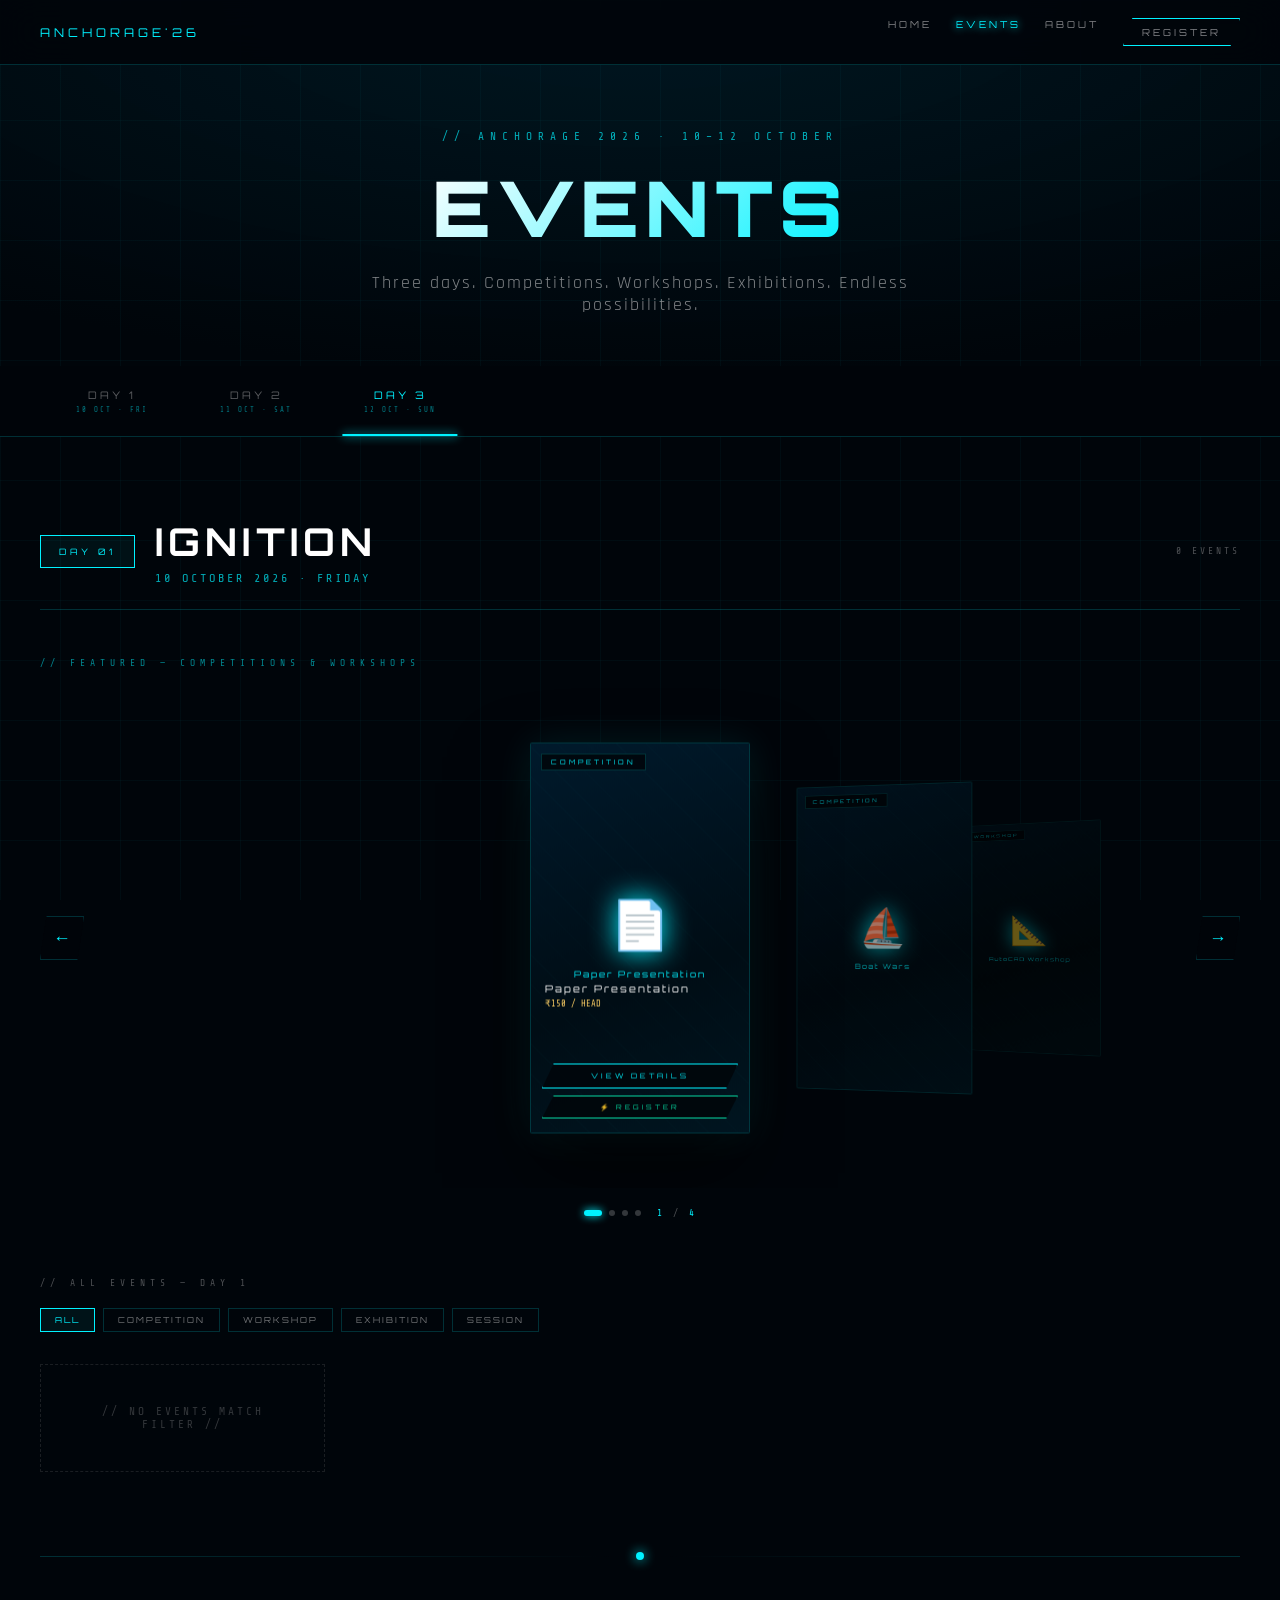
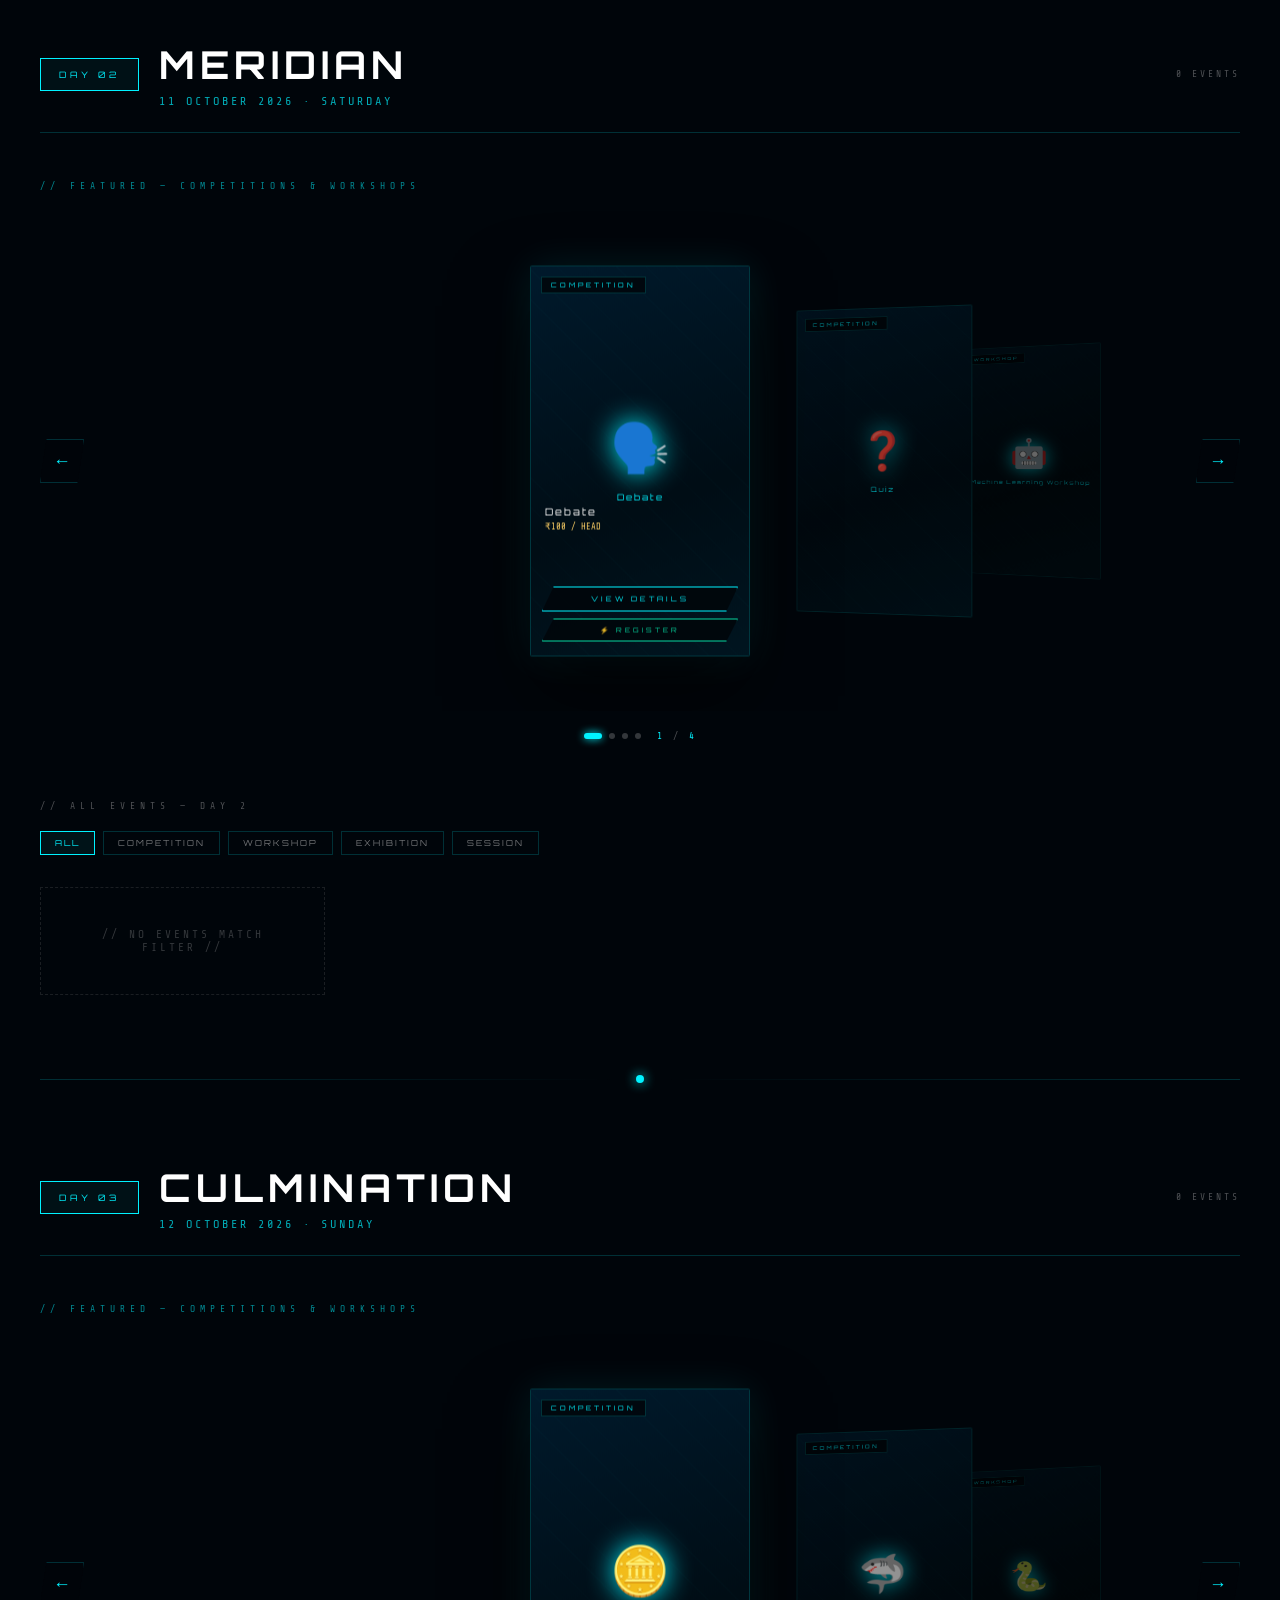
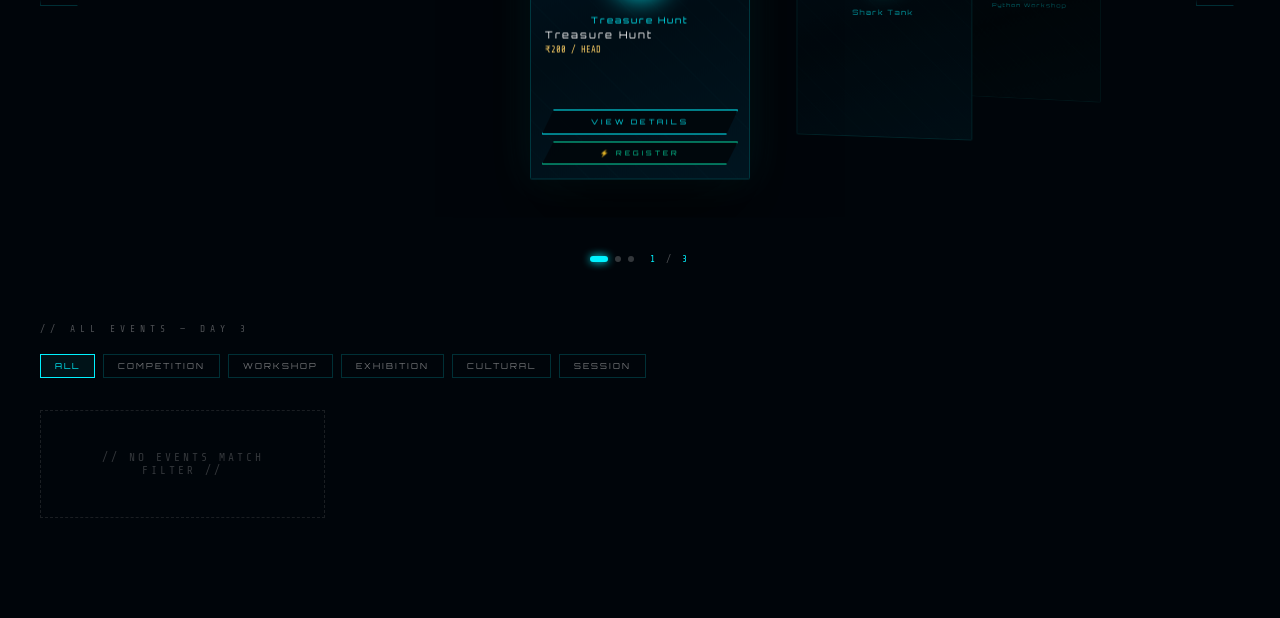
==== events.html @ 9be2b134 "Add files via upload" ====
<!DOCTYPE html>
<html lang="en">
<head>
    <meta charset="UTF-8">
    <meta name="viewport" content="width=device-width, initial-scale=1.0">
    <title>Events | Anchorage 2026</title>
    <style>
        @import url('https://fonts.googleapis.com/css2?family=Orbitron:wght@400;600;700;900&family=Rajdhani:wght@300;400;500;600;700&family=Share+Tech+Mono&display=swap');

        *, *::before, *::after { box-sizing: border-box; margin: 0; padding: 0; }

        :root {
            --cyan: #00f2ff;
            --cyan-dim: rgba(0,242,255,0.5);
            --cyan-glass: rgba(0,242,255,0.06);
            --ocean: #00050a;
            --ocean-mid: #000d15;
            --border: rgba(0,242,255,0.18);
            --gold: #ffd166;
            --coral: #ff6b6b;
            --green: #06d6a0;
            --expo: cubic-bezier(0.19,1,0.22,1);
        }

        html { scroll-behavior: smooth; }
        body {
            background: var(--ocean);
            color: #fff;
            font-family: 'Rajdhani', sans-serif;
            overflow-x: hidden;
            min-height: 100vh;
        }

        /* BG */
        #bg {
            position: fixed; inset: 0; z-index: -1; overflow: hidden;
            background: radial-gradient(ellipse 120% 60% at 50% 0%, rgba(0,60,80,0.35) 0%, var(--ocean) 70%);
        }
        .grid-bg {
            position: absolute; inset: 0;
            background-image: linear-gradient(rgba(0,242,255,0.03) 1px, transparent 1px),
                              linear-gradient(90deg, rgba(0,242,255,0.03) 1px, transparent 1px);
            background-size: 60px 60px;
        }
        .radar { position: absolute; top: 50%; left: 50%; width: 120vw; height: 120vw;
            border: 1px solid rgba(0,242,255,0.05); border-radius: 50%;
            transform: translate(-50%,-50%) scale(0);
            animation: rping 10s infinite linear; }
        @keyframes rping { to { transform: translate(-50%,-50%) scale(1.4); opacity: 0; } }

        /* NAV */
        nav {
            position: fixed; top: 0; width: 100%; z-index: 999;
            background: rgba(0,5,10,0.92); backdrop-filter: blur(20px);
            border-bottom: 1px solid var(--border);
            padding: 18px 40px; display: flex; align-items: center; justify-content: space-between;
        }
        .nav-brand { font-family: 'Orbitron'; font-size: 0.75rem; letter-spacing: 4px; color: var(--cyan); text-decoration: none; }
        .nav-links { display: flex; gap: 24px; }
        .nav-links a {
            font-family: 'Orbitron'; font-size: 0.6rem; letter-spacing: 3px; text-decoration: none;
            color: rgba(255,255,255,0.5); transition: color 0.3s, text-shadow 0.3s;
        }
        .nav-links a:hover, .nav-links a.active { color: var(--cyan); text-shadow: 0 0 8px var(--cyan); }
        .nav-reg {
            font-family: 'Orbitron'; font-size: 0.6rem; letter-spacing: 3px; text-decoration: none;
            color: var(--cyan); border: 1px solid var(--cyan); padding: 7px 18px;
            clip-path: polygon(8% 0, 100% 0, 92% 100%, 0 100%);
            transition: background 0.3s, color 0.3s;
        }
        .nav-reg:hover { background: var(--cyan); color: var(--ocean); }

        /* HERO */
        .page-hero {
            padding: 130px 40px 50px;
            text-align: center; position: relative;
        }
        .page-hero-tag {
            font-family: 'Share Tech Mono'; font-size: 0.7rem; letter-spacing: 6px;
            color: var(--cyan); opacity: 0.7; margin-bottom: 16px; display: block;
        }
        .page-hero h1 {
            font-family: 'Orbitron'; font-size: clamp(2.5rem, 6vw, 5rem);
            font-weight: 900; letter-spacing: 6px;
            background: linear-gradient(135deg, #fff 30%, var(--cyan) 70%);
            -webkit-background-clip: text; -webkit-text-fill-color: transparent;
        }
        .page-hero p {
            margin-top: 16px; font-size: 1.1rem; color: rgba(255,255,255,0.5);
            letter-spacing: 2px; max-width: 600px; margin-inline: auto;
        }

        /* ══════════════════════════════════
           STICKY DAY SELECTOR
        ══════════════════════════════════ */
        .day-selector-bar {
            position: sticky; top: 72px; z-index: 800;
            background: rgba(0,5,10,0.97); backdrop-filter: blur(24px);
            border-bottom: 1px solid var(--border);
            padding: 0;
        }
        .day-selector-inner {
            max-width: 1300px; margin: 0 auto;
            display: flex; align-items: stretch;
            padding: 0 40px;
        }
        .day-btn {
            font-family: 'Orbitron'; font-size: 0.65rem; letter-spacing: 3px;
            padding: 22px 36px; border: none; background: none; color: rgba(255,255,255,0.35);
            cursor: pointer; position: relative; white-space: nowrap; transition: color 0.3s;
            flex-shrink: 0; text-transform: uppercase;
        }
        .day-btn::after {
            content: ''; position: absolute; bottom: 0; left: 50%; width: 0; height: 2px;
            background: var(--cyan); transform: translateX(-50%);
            transition: width 0.4s var(--expo); box-shadow: 0 0 10px var(--cyan);
        }
        .day-btn.active { color: var(--cyan); }
        .day-btn.active::after { width: 80%; }
        .day-btn:hover { color: rgba(255,255,255,0.7); }
        .day-btn .day-date-sub {
            display: block; font-family: 'Share Tech Mono'; font-size: 0.45rem;
            letter-spacing: 2px; color: rgba(0,242,255,0.5); margin-top: 4px;
        }

        /* ══════════════════════════════════
           DAY SECTIONS (vertical layout)
        ══════════════════════════════════ */
        .days-container { max-width: 1300px; margin: 0 auto; padding: 0 40px 100px; }

        .day-section {
            margin-top: 60px;
            padding-top: 20px;
        }

        /* Day header */
        .day-section-header {
            display: flex; align-items: center; gap: 20px;
            margin-bottom: 48px;
            padding-bottom: 24px;
            border-bottom: 1px solid var(--border);
        }
        .day-num-badge {
            font-family: 'Orbitron'; font-size: 0.55rem; letter-spacing: 4px;
            border: 1px solid var(--cyan); padding: 10px 18px; color: var(--cyan);
            white-space: nowrap; background: rgba(0,242,255,0.05);
        }
        .day-section-title-wrap { flex: 1; }
        .day-section-title {
            font-family: 'Orbitron'; font-size: clamp(1.4rem, 3.5vw, 2.4rem);
            font-weight: 700; letter-spacing: 5px;
            background: linear-gradient(135deg, #fff 40%, var(--cyan) 100%);
            -webkit-background-clip: text; -webkit-text-fill-color: transparent;
        }
        .day-section-date {
            font-family: 'Share Tech Mono'; color: var(--cyan); font-size: 0.75rem;
            letter-spacing: 3px; margin-top: 6px; opacity: 0.7;
        }
        .day-section-count {
            font-family: 'Share Tech Mono'; font-size: 0.6rem; letter-spacing: 3px;
            color: rgba(255,255,255,0.3); text-align: right;
        }

        /* ══════════════════════════════════
           3D CAROUSEL (per day)
        ══════════════════════════════════ */
        .carousel-wrap {
            position: relative;
            margin-bottom: 60px;
        }
        .carousel-label {
            font-family: 'Share Tech Mono'; font-size: 0.6rem; letter-spacing: 5px;
            color: var(--cyan); opacity: 0.55; margin-bottom: 20px; display: block;
        }
        .carousel-stage {
            position: relative;
            height: 500px;
            perspective: 1400px;
            display: flex;
            align-items: center;
            justify-content: center;
            overflow: hidden;
        }
        .carousel-track {
            position: relative;
            width: 100%;
            height: 100%;
            transform-style: preserve-3d;
        }

        /* 9:16 poster slide */
        .c-slide {
            position: absolute;
            top: 50%; left: 50%;
            width: 220px;
            height: 391px;
            transform-origin: center center;
            transform: translate(-50%, -50%);
            transition: all 0.65s cubic-bezier(0.23,1,0.32,1);
            cursor: pointer;
            border-radius: 2px;
            overflow: hidden;
        }
        .c-slide .slide-inner {
            width: 100%; height: 100%;
            position: relative;
            border: 1px solid var(--border);
            background: var(--ocean-mid);
            overflow: hidden;
        }
        .c-slide img.slide-poster {
            width: 100%; height: 100%;
            object-fit: cover; display: block;
            transition: opacity 0.4s;
        }
        .c-slide .slide-placeholder {
            width: 100%; height: 100%;
            display: flex; flex-direction: column;
            align-items: center; justify-content: center; gap: 10px;
            background: linear-gradient(160deg, #001a2c 0%, #000d15 60%, #001520 100%);
            position: relative;
        }
        .c-slide .slide-placeholder::before {
            content: ''; position: absolute; inset: 0;
            background: repeating-linear-gradient(45deg, transparent, transparent 20px, rgba(0,242,255,0.012) 20px, rgba(0,242,255,0.012) 21px);
        }
        .slide-ph-icon { font-size: 3rem; position: relative; z-index: 1; filter: drop-shadow(0 0 14px var(--cyan)); }
        .slide-ph-name {
            font-family: 'Orbitron'; font-size: 0.55rem; letter-spacing: 2px;
            color: var(--cyan); text-align: center; padding: 0 12px;
            position: relative; z-index: 1;
        }
        .slide-type-tag {
            position: absolute; top: 10px; left: 10px; z-index: 2;
            font-family: 'Orbitron'; font-size: 0.42rem; letter-spacing: 3px;
            padding: 3px 9px; background: rgba(0,5,10,0.85); border: 1px solid var(--border); color: var(--cyan);
        }
        .slide-overlay {
            position: absolute; inset: 0; z-index: 2;
            background: linear-gradient(to top, rgba(0,5,10,0.9) 0%, transparent 55%);
        }
        .slide-info {
            position: absolute; bottom: 0; left: 0; right: 0; z-index: 3;
            padding: 16px 14px 14px;
        }
        .slide-info-name {
            font-family: 'Orbitron'; font-size: 0.62rem; letter-spacing: 2px;
            color: #fff; margin-bottom: 4px;
        }
        .slide-info-fee { font-family: 'Share Tech Mono'; font-size: 0.55rem; }
        .slide-info-fee.free { color: var(--green); }
        .slide-info-fee.paid { color: var(--gold); }

        /* Carousel positions */
        .c-slide[data-pos="0"] {
            transform: translate(-50%, -50%) translateZ(0px) scale(1);
            z-index: 10; box-shadow: 0 40px 80px rgba(0,0,0,0.6), 0 0 40px rgba(0,242,255,0.1);
            filter: brightness(1);
        }
        .c-slide[data-pos="1"] {
            transform: translate(calc(-50% + 260px), -50%) translateZ(-100px) scale(0.84) rotateY(-16deg);
            z-index: 8; filter: brightness(0.65);
        }
        .c-slide[data-pos="-1"] {
            transform: translate(calc(-50% - 260px), -50%) translateZ(-100px) scale(0.84) rotateY(16deg);
            z-index: 8; filter: brightness(0.65);
        }
        .c-slide[data-pos="2"] {
            transform: translate(calc(-50% + 450px), -50%) translateZ(-220px) scale(0.68) rotateY(-26deg);
            z-index: 6; filter: brightness(0.4);
        }
        .c-slide[data-pos="-2"] {
            transform: translate(calc(-50% - 450px), -50%) translateZ(-220px) scale(0.68) rotateY(26deg);
            z-index: 6; filter: brightness(0.4);
        }
        .c-slide[data-pos="3"], .c-slide[data-pos="-3"] {
            transform: translate(-50%, -50%) translateZ(-360px) scale(0.5);
            z-index: 1; filter: brightness(0.15); opacity: 0.3;
        }
        .c-slide[data-pos="far"] {
            transform: translate(-50%, -50%) translateZ(-500px) scale(0.3);
            z-index: 0; opacity: 0; pointer-events: none;
        }

        /* Only show info overlay on center */
        .c-slide:not([data-pos="0"]) .slide-overlay,
        .c-slide:not([data-pos="0"]) .slide-info { display: none; }
        /* On center slide, push info up so actions don't overlap */
        .c-slide[data-pos="0"] .slide-info { bottom: 110px; }

        /* Slide action buttons container — stacked, no overlap */
        .slide-actions {
            display: none;
            position: absolute; bottom: 14px; left: 50%; transform: translateX(-50%);
            z-index: 4; flex-direction: column; align-items: center; gap: 7px;
            width: 90%;
        }
        .c-slide[data-pos="0"] .slide-actions { display: flex; }

        /* View details button on center */
        .slide-open-btn {
            font-family: 'Orbitron'; font-size: 0.45rem; letter-spacing: 3px;
            padding: 7px 18px; border: 1px solid var(--cyan); background: rgba(0,5,10,0.85);
            color: var(--cyan); cursor: pointer; white-space: nowrap; width: 100%; text-align: center;
            clip-path: polygon(6% 0, 100% 0, 94% 100%, 0 100%);
            transition: all 0.3s;
        }
        .slide-open-btn:hover { background: var(--cyan); color: var(--ocean); }

        /* Register button on center */
        .slide-reg-btn {
            font-family: 'Orbitron'; font-size: 0.42rem; letter-spacing: 3px;
            padding: 6px 16px; border: 1px solid var(--green); background: rgba(0,5,10,0.85);
            color: var(--green); cursor: pointer; white-space: nowrap; width: 100%; text-align: center;
            clip-path: polygon(6% 0, 100% 0, 94% 100%, 0 100%);
            text-decoration: none; display: block;
            transition: all 0.3s;
        }
        .slide-reg-btn:hover { background: var(--green); color: var(--ocean); }

        /* Arrow buttons */
        .carousel-arrow {
            position: absolute; top: 50%; z-index: 20; transform: translateY(-50%);
            width: 44px; height: 44px; border: 1px solid var(--border); background: rgba(0,5,10,0.85);
            color: var(--cyan); font-size: 1.1rem; cursor: pointer; display: flex;
            align-items: center; justify-content: center;
            transition: all 0.3s; backdrop-filter: blur(10px);
            clip-path: polygon(15% 0, 100% 0, 85% 100%, 0 100%);
        }
        .carousel-arrow:hover { background: rgba(0,242,255,0.15); border-color: var(--cyan); box-shadow: 0 0 20px rgba(0,242,255,0.2); }
        .carousel-arrow.prev { left: 0; }
        .carousel-arrow.next { right: 0; }

        /* Dots / counter */
        .carousel-footer {
            display: flex; align-items: center; justify-content: center;
            gap: 16px; margin-top: 20px;
        }
        .c-dots { display: flex; gap: 7px; }
        .c-dot {
            width: 6px; height: 6px; border-radius: 50%;
            background: rgba(255,255,255,0.2); cursor: pointer; transition: all 0.3s;
        }
        .c-dot.active { background: var(--cyan); box-shadow: 0 0 8px var(--cyan); width: 18px; border-radius: 3px; }
        .carousel-counter {
            font-family: 'Share Tech Mono'; font-size: 0.6rem; letter-spacing: 3px;
            color: rgba(255,255,255,0.3);
        }
        .carousel-counter span { color: var(--cyan); }

        /* no events in carousel */
        .carousel-empty {
            height: 100px; display: flex; align-items: center; justify-content: center;
            font-family: 'Share Tech Mono'; font-size: 0.65rem; letter-spacing: 3px;
            color: rgba(255,255,255,0.2);
        }

        /* ══════════════════════════════════
           EVENT CARDS GRID (below carousel)
        ══════════════════════════════════ */
        .events-subsection { margin-top: 8px; }
        .subsection-label {
            font-family: 'Share Tech Mono'; font-size: 0.6rem; letter-spacing: 5px;
            color: rgba(255,255,255,0.3); margin-bottom: 20px; display: block;
        }

        .type-filters { display: flex; gap: 8px; flex-wrap: wrap; margin-bottom: 32px; }
        .type-btn {
            font-family: 'Orbitron'; font-size: 0.52rem; letter-spacing: 2px;
            padding: 6px 14px; border: 1px solid var(--border); background: transparent;
            color: rgba(255,255,255,0.45); cursor: pointer; transition: all 0.3s;
        }
        .type-btn:hover, .type-btn.active { border-color: var(--cyan); color: var(--cyan); background: var(--cyan-glass); }

        .events-grid {
            display: grid;
            grid-template-columns: repeat(auto-fill, minmax(280px, 1fr));
            gap: 20px;
        }

        /* Event card */
        .event-card {
            position: relative; border: 1px solid var(--border);
            background: var(--ocean-mid); overflow: hidden;
            cursor: pointer; transition: transform 0.4s var(--expo), border-color 0.3s, box-shadow 0.4s;
            clip-path: polygon(0 0, calc(100% - 14px) 0, 100% 14px, 100% 100%, 14px 100%, 0 calc(100% - 14px));
        }
        .event-card:hover {
            transform: translateY(-6px);
            border-color: var(--cyan-dim);
            box-shadow: 0 20px 60px rgba(0,242,255,0.1);
        }
        .event-card-scan {
            position: absolute; top: -100%; left: 0; width: 100%; height: 40%;
            background: linear-gradient(to bottom, transparent, rgba(0,242,255,0.04), transparent);
            animation: scan 4s infinite linear;
        }
        @keyframes scan { to { top: 200%; } }

        /* 9:16 poster */
        .event-poster {
            width: 100%; aspect-ratio: 9 / 16;
            overflow: hidden; position: relative;
            background: linear-gradient(135deg, #001520, #002030);
        }
        .event-poster img { width: 100%; height: 100%; object-fit: cover; transition: transform 0.6s var(--expo); }
        .event-card:hover .event-poster img { transform: scale(1.04); }
        .poster-placeholder {
            width: 100%; height: 100%; display: flex; flex-direction: column;
            align-items: center; justify-content: center; gap: 10px;
            background: linear-gradient(135deg, #001520, #000d15 60%, #001030);
            position: relative; overflow: hidden;
        }
        .poster-placeholder::before {
            content: ''; position: absolute; inset: 0;
            background: repeating-linear-gradient(135deg, transparent, transparent 20px, rgba(0,242,255,0.015) 20px, rgba(0,242,255,0.015) 21px);
        }
        .poster-icon { font-size: 2.8rem; position: relative; z-index: 1; filter: drop-shadow(0 0 12px var(--cyan)); }
        .poster-size-note {
            position: absolute; bottom: 10px; left: 50%; transform: translateX(-50%);
            font-family: 'Share Tech Mono'; font-size: 0.45rem; letter-spacing: 1px;
            color: rgba(0,242,255,0.3); white-space: nowrap; z-index: 2;
            background: rgba(0,5,10,0.7); padding: 3px 8px; border: 1px solid rgba(0,242,255,0.1);
        }
        .event-type-tag {
            position: absolute; top: 12px; left: 12px; z-index: 2;
            font-family: 'Orbitron'; font-size: 0.42rem; letter-spacing: 3px;
            padding: 3px 9px; background: rgba(0,5,10,0.85); border: 1px solid var(--border); color: var(--cyan);
        }

        /* Card body */
        .event-card-body { padding: 18px 18px 16px; }
        .event-card-name {
            font-family: 'Orbitron'; font-size: 0.7rem; letter-spacing: 2px;
            color: #fff; margin-bottom: 6px; line-height: 1.4;
        }
        .event-card-short {
            font-size: 0.8rem; color: rgba(255,255,255,0.5);
            line-height: 1.5; margin-bottom: 12px;
        }
        .event-meta { display: flex; gap: 16px; margin-bottom: 14px; flex-wrap: wrap; }
        .event-meta-item { display: flex; flex-direction: column; gap: 2px; }
        .event-meta-label { font-family: 'Share Tech Mono'; font-size: 0.45rem; letter-spacing: 3px; color: rgba(255,255,255,0.3); }
        .event-meta-val { font-size: 0.75rem; color: rgba(255,255,255,0.75); }
        .event-fee-badge {
            font-family: 'Share Tech Mono'; font-size: 0.5rem; letter-spacing: 2px;
            padding: 3px 8px; border-radius: 0;
        }
        .fee-free { color: var(--green); border: 1px solid rgba(6,214,160,0.4); background: rgba(6,214,160,0.07); }
        .fee-paid { color: var(--gold); border: 1px solid rgba(255,209,102,0.4); background: rgba(255,209,102,0.07); }

        .event-card-footer { display: flex; gap: 10px; align-items: center; flex-wrap: wrap; }
        .event-view-btn {
            font-family: 'Orbitron'; font-size: 0.48rem; letter-spacing: 2px;
            padding: 7px 14px; border: 1px solid var(--border); background: transparent;
            color: rgba(255,255,255,0.6); cursor: pointer; transition: all 0.3s;
        }
        .event-view-btn:hover { border-color: var(--cyan); color: var(--cyan); }
        .event-reg-btn {
            font-family: 'Orbitron'; font-size: 0.48rem; letter-spacing: 2px;
            padding: 7px 14px; border: 1px solid var(--cyan); background: rgba(0,242,255,0.06);
            color: var(--cyan); cursor: pointer; transition: all 0.3s; text-decoration: none;
            display: inline-block;
        }
        .event-reg-btn:hover { background: var(--cyan); color: var(--ocean); }

        /* Empty state */
        .empty-state {
            font-family: 'Share Tech Mono'; font-size: 0.7rem; letter-spacing: 3px;
            color: rgba(255,255,255,0.2); padding: 40px; text-align: center;
            border: 1px dashed rgba(255,255,255,0.1);
        }

        /* Section divider between days */
        .day-divider {
            display: flex; align-items: center; gap: 20px;
            margin: 80px 0 0;
        }
        .day-divider-line { flex: 1; height: 1px; background: linear-gradient(to right, var(--border), transparent); }
        .day-divider-dot {
            width: 8px; height: 8px; border-radius: 50%;
            background: var(--cyan); box-shadow: 0 0 12px var(--cyan);
        }

        /* ══════════════════════════════════
           MODAL
        ══════════════════════════════════ */
        #event-modal {
            position: fixed; inset: 0; z-index: 9999;
            background: rgba(0,5,10,0.97); backdrop-filter: blur(24px);
            overflow-y: auto; padding: 80px 20px 40px;
            opacity: 0; pointer-events: none; transition: opacity 0.3s;
        }
        #event-modal.open { opacity: 1; pointer-events: all; }
        .modal-close {
            position: fixed; top: 20px; right: 24px;
            font-family: 'Orbitron'; font-size: 0.6rem; letter-spacing: 3px;
            background: none; border: 1px solid rgba(255,255,255,0.2);
            color: rgba(255,255,255,0.5); padding: 9px 18px; cursor: pointer;
            transition: all 0.3s; z-index: 2;
        }
        .modal-close:hover { border-color: var(--coral); color: var(--coral); }
        .modal-inner { max-width: 680px; margin: 0 auto; }
        .modal-poster-wrap {
            width: 100%; max-width: 320px; margin: 0 auto 28px;
            aspect-ratio: 9/16; overflow: hidden; border: 1px solid var(--border);
        }
        .modal-poster { width: 100%; height: 100%; object-fit: cover; }
        .modal-poster-ph {
            width: 100%; height: 100%; display: flex; align-items: center; justify-content: center;
            font-size: 5rem; background: linear-gradient(135deg, #001520, #000d15);
        }
        .modal-type-tag {
            font-family: 'Share Tech Mono'; font-size: 0.6rem; letter-spacing: 4px;
            color: var(--cyan); opacity: 0.7; display: block; margin-bottom: 10px;
        }
        .modal-title {
            font-family: 'Orbitron'; font-size: clamp(1.2rem, 3vw, 1.8rem);
            font-weight: 700; letter-spacing: 4px; margin-bottom: 20px;
        }
        .modal-meta-strip {
            display: flex; gap: 24px; flex-wrap: wrap;
            border-top: 1px solid var(--border); border-bottom: 1px solid var(--border);
            padding: 18px 0; margin-bottom: 24px;
        }
        .modal-meta-item { display: flex; flex-direction: column; gap: 4px; min-width: 100px; }
        .modal-meta-label { font-family: 'Share Tech Mono'; font-size: 0.45rem; letter-spacing: 3px; color: rgba(255,255,255,0.3); }
        .modal-meta-val { font-size: 0.85rem; color: rgba(255,255,255,0.85); }
        .modal-section { margin-bottom: 24px; }
        .modal-section-title {
            font-family: 'Share Tech Mono'; font-size: 0.6rem; letter-spacing: 4px;
            color: var(--cyan); opacity: 0.7; margin-bottom: 10px;
        }
        .modal-section p { font-size: 0.95rem; line-height: 1.7; color: rgba(255,255,255,0.65); }
        .modal-rules-list {
            list-style: none; display: flex; flex-direction: column; gap: 8px;
        }
        .modal-rules-list li {
            font-size: 0.88rem; color: rgba(255,255,255,0.6);
            padding-left: 18px; position: relative; line-height: 1.5;
        }
        .modal-rules-list li::before {
            content: '›'; position: absolute; left: 0; color: var(--cyan); font-size: 1rem;
        }
        .modal-reg-btn {
            font-family: 'Orbitron'; font-size: 0.65rem; letter-spacing: 3px;
            padding: 14px 32px; border: 1px solid var(--cyan); background: rgba(0,242,255,0.07);
            color: var(--cyan); cursor: pointer; text-decoration: none; display: inline-block;
            clip-path: polygon(6% 0, 100% 0, 94% 100%, 0 100%);
            transition: all 0.3s;
        }
        .modal-reg-btn:hover { background: var(--cyan); color: var(--ocean); }

        .modal-prize-banner {
            background: linear-gradient(135deg, rgba(255,209,102,0.08), rgba(255,209,102,0.03));
            border: 1px solid rgba(255,209,102,0.35);
            border-left: 3px solid var(--gold);
            padding: 14px 18px; margin-bottom: 20px;
            display: flex; align-items: center; gap: 14px;
        }
        .modal-prize-icon { font-size: 1.6rem; }
        .modal-prize-label { font-family: 'Share Tech Mono'; font-size: 0.45rem; letter-spacing: 3px; color: var(--gold); opacity: 0.7; margin-bottom: 3px; }
        .modal-prize-val { font-family: 'Orbitron'; font-size: 1rem; color: var(--gold); letter-spacing: 2px; font-weight: 700; }
        .card-prize-tag {
            font-family: 'Share Tech Mono'; font-size: 0.48rem; letter-spacing: 2px;
            color: var(--gold); border: 1px solid rgba(255,209,102,0.35);
            background: rgba(255,209,102,0.06); padding: 2px 7px; display: inline-block; margin-top: 4px;
        }

        /* TOAST */
        .toast {
            position: fixed; bottom: 30px; left: 50%; transform: translateX(-50%) translateY(20px);
            background: rgba(0,242,255,0.12); border: 1px solid var(--cyan);
            font-family: 'Share Tech Mono'; font-size: 0.65rem; letter-spacing: 3px;
            color: var(--cyan); padding: 12px 28px; z-index: 99999;
            opacity: 0; transition: all 0.4s; backdrop-filter: blur(10px);
            white-space: nowrap;
        }
        .toast.show { opacity: 1; transform: translateX(-50%) translateY(0); }

        /* ══════════════════════════════════
           RESPONSIVE
        ══════════════════════════════════ */
        @media (max-width: 900px) {
            nav { padding: 16px 20px; }
            .nav-links { display: none; }
            .day-selector-inner { padding: 0 20px; overflow-x: auto; scrollbar-width: none; }
            .day-selector-inner::-webkit-scrollbar { display: none; }
            .days-container { padding: 0 20px 80px; }
            .carousel-stage { height: 420px; }
            .c-slide { width: 180px; height: 320px; }
            .c-slide[data-pos="2"], .c-slide[data-pos="-2"] { opacity: 0; pointer-events: none; }
            .page-hero { padding: 110px 20px 40px; }
        }
        @media (max-width: 600px) {
            .events-grid { grid-template-columns: 1fr; }
            .carousel-stage { height: 380px; }
            .c-slide { width: 160px; height: 284px; }
            .c-slide[data-pos="1"], .c-slide[data-pos="-1"] {
                transform: translate(calc(-50% + 180px), -50%) translateZ(-80px) scale(0.82) rotateY(-14deg);
            }
            .c-slide[data-pos="-1"] {
                transform: translate(calc(-50% - 180px), -50%) translateZ(-80px) scale(0.82) rotateY(14deg);
            }
        }
    </style>
</head>
<body>

<div id="bg">
    <div class="grid-bg"></div>
    <div class="radar"></div>
</div>

<!-- NAV -->
<nav>
    <a href="index.html" class="nav-brand">ANCHORAGE'26</a>
    <div class="nav-links">
        <a href="index.html">HOME</a>
        <a href="events.html" class="active">EVENTS</a>
        <a href="about.html">ABOUT</a>
        <a href="register.html" class="nav-reg">REGISTER</a>
    </div>
</nav>

<!-- HERO -->
<header class="page-hero">
    <span class="page-hero-tag">// ANCHORAGE 2026 · 10–12 OCTOBER</span>
    <h1>EVENTS</h1>
    <p>Three days. Competitions. Workshops. Exhibitions. Endless possibilities.</p>
</header>

<!-- ═══════════════════════════════════════
     STICKY DAY SELECTOR
═══════════════════════════════════════ -->
<div class="day-selector-bar" id="daySelectorBar">
    <div class="day-selector-inner">
        <button class="day-btn active" data-target="day-1" onclick="scrollToDay('day-1', this)">
            DAY 1
            <span class="day-date-sub">10 OCT · FRI</span>
        </button>
        <button class="day-btn" data-target="day-2" onclick="scrollToDay('day-2', this)">
            DAY 2
            <span class="day-date-sub">11 OCT · SAT</span>
        </button>
        <button class="day-btn" data-target="day-3" onclick="scrollToDay('day-3', this)">
            DAY 3
            <span class="day-date-sub">12 OCT · SUN</span>
        </button>
    </div>
</div>

<!-- ═══════════════════════════════════════
     DAY SECTIONS
═══════════════════════════════════════ -->
<div class="days-container">

    <!-- ═══ DAY 1 ═══ -->
    <section class="day-section" id="day-1">
        <div class="day-section-header">
            <span class="day-num-badge">DAY 01</span>
            <div class="day-section-title-wrap">
                <div class="day-section-title">IGNITION</div>
                <div class="day-section-date">10 OCTOBER 2026 · FRIDAY</div>
            </div>
            <div class="day-section-count" id="count-1"></div>
        </div>

        <!-- 3D CAROUSEL — Day 1 competitions & workshops -->
        <div class="carousel-wrap">
            <span class="carousel-label">// FEATURED — COMPETITIONS & WORKSHOPS</span>
            <div class="carousel-stage" id="stage-1">
                <!-- Injected by JS -->
            </div>
            <div class="carousel-footer">
                <button class="carousel-arrow prev" id="prev-1">&#8592;</button>
                <div class="c-dots" id="dots-1"></div>
                <div class="carousel-counter"><span id="cur-1">1</span> / <span id="tot-1">1</span></div>
                <button class="carousel-arrow next" id="next-1">&#8594;</button>
            </div>
        </div>

        <!-- All Day 1 Events Grid -->
        <div class="events-subsection">
            <span class="subsection-label">// ALL EVENTS — DAY 1</span>
            <div class="type-filters" id="tf-1">
                <button class="type-btn active" data-filter="all">ALL</button>
                <button class="type-btn" data-filter="competition">COMPETITION</button>
                <button class="type-btn" data-filter="workshop">WORKSHOP</button>
                <button class="type-btn" data-filter="exhibition">EXHIBITION</button>
                <button class="type-btn" data-filter="session">SESSION</button>
            </div>
            <div class="events-grid" id="grid-1"></div>
        </div>
    </section>

    <div class="day-divider"><div class="day-divider-line"></div><div class="day-divider-dot"></div><div class="day-divider-line" style="background: linear-gradient(to left, var(--border), transparent);"></div></div>

    <!-- ═══ DAY 2 ═══ -->
    <section class="day-section" id="day-2">
        <div class="day-section-header">
            <span class="day-num-badge">DAY 02</span>
            <div class="day-section-title-wrap">
                <div class="day-section-title">MERIDIAN</div>
                <div class="day-section-date">11 OCTOBER 2026 · SATURDAY</div>
            </div>
            <div class="day-section-count" id="count-2"></div>
        </div>

        <div class="carousel-wrap">
            <span class="carousel-label">// FEATURED — COMPETITIONS & WORKSHOPS</span>
            <div class="carousel-stage" id="stage-2"></div>
            <div class="carousel-footer">
                <button class="carousel-arrow prev" id="prev-2">&#8592;</button>
                <div class="c-dots" id="dots-2"></div>
                <div class="carousel-counter"><span id="cur-2">1</span> / <span id="tot-2">1</span></div>
                <button class="carousel-arrow next" id="next-2">&#8594;</button>
            </div>
        </div>

        <div class="events-subsection">
            <span class="subsection-label">// ALL EVENTS — DAY 2</span>
            <div class="type-filters" id="tf-2">
                <button class="type-btn active" data-filter="all">ALL</button>
                <button class="type-btn" data-filter="competition">COMPETITION</button>
                <button class="type-btn" data-filter="workshop">WORKSHOP</button>
                <button class="type-btn" data-filter="exhibition">EXHIBITION</button>
                <button class="type-btn" data-filter="session">SESSION</button>
            </div>
            <div class="events-grid" id="grid-2"></div>
        </div>
    </section>

    <div class="day-divider"><div class="day-divider-line"></div><div class="day-divider-dot"></div><div class="day-divider-line" style="background: linear-gradient(to left, var(--border), transparent);"></div></div>

    <!-- ═══ DAY 3 ═══ -->
    <section class="day-section" id="day-3">
        <div class="day-section-header">
            <span class="day-num-badge">DAY 03</span>
            <div class="day-section-title-wrap">
                <div class="day-section-title">CULMINATION</div>
                <div class="day-section-date">12 OCTOBER 2026 · SUNDAY</div>
            </div>
            <div class="day-section-count" id="count-3"></div>
        </div>

        <div class="carousel-wrap">
            <span class="carousel-label">// FEATURED — COMPETITIONS & WORKSHOPS</span>
            <div class="carousel-stage" id="stage-3"></div>
            <div class="carousel-footer">
                <button class="carousel-arrow prev" id="prev-3">&#8592;</button>
                <div class="c-dots" id="dots-3"></div>
                <div class="carousel-counter"><span id="cur-3">1</span> / <span id="tot-3">1</span></div>
                <button class="carousel-arrow next" id="next-3">&#8594;</button>
            </div>
        </div>

        <div class="events-subsection">
            <span class="subsection-label">// ALL EVENTS — DAY 3</span>
            <div class="type-filters" id="tf-3">
                <button class="type-btn active" data-filter="all">ALL</button>
                <button class="type-btn" data-filter="competition">COMPETITION</button>
                <button class="type-btn" data-filter="workshop">WORKSHOP</button>
                <button class="type-btn" data-filter="exhibition">EXHIBITION</button>
                <button class="type-btn" data-filter="cultural">CULTURAL</button>
                <button class="type-btn" data-filter="session">SESSION</button>
            </div>
            <div class="events-grid" id="grid-3"></div>
        </div>
    </section>

</div>

<!-- EVENT DETAIL MODAL -->
<div id="event-modal">
    <button class="modal-close" id="modalClose">✕ CLOSE</button>
    <div class="modal-inner" id="modalContent"></div>
</div>

<div class="toast" id="toast"></div>

<script>
// ════════════════════════════════════════════════════════════
//  EVENT DATA
// ════════════════════════════════════════════════════════════
const EVENTS = [
    // DAY 1
    { id:'interactive-session', day:1, type:'session', name:'Interactive Session with Chief Guest',
      shortDesc:'Engaging dialogue with technical experts on future innovations aligned with the theme.',
      fullDesc:'An engaging session with technical experts exploring future innovations and ideas aligned with the theme "Reimagining the Possibilities." Students get an exclusive opportunity to interact directly with the chief guest and exchange ideas on the future of maritime and shipbuilding.',
      venue:'Seminar Complex Main Hall', team:'Open for All', fee:'free', feeAmt:0, registration:false, icon:'💬', poster:'', prize:'',
      rules:['Open to all registered participants.','Questions may be submitted in advance at the registration desk.','Respectful and professional conduct expected.'] },

    { id:'navy-expo-d1', day:1, type:'exhibition', name:'Indian Navy Expo',
      shortDesc:'Advanced naval technologies and insights into maritime innovation in collaboration with the Indian Navy.',
      fullDesc:'Organized in collaboration with the Indian Navy, this expo showcases advanced naval technologies and offers insights into the future of maritime innovation. An unmissable experience for all maritime enthusiasts.',
      venue:'Students Amenity Centre', team:'Open for All', fee:'free', feeAmt:0, registration:false, icon:'⚓', poster:'', prize:'',
      rules:['Open for all participants and visitors.','Photography with naval exhibits subject to permission.','Handle all exhibits with care and respect.'] },

    { id:'ship-model-d1', day:1, type:'exhibition', name:'Ship Model Expo',
      shortDesc:'A showcase of student-created ship models presenting innovative designs and concepts.',
      fullDesc:'A showcase of student-created ship models presenting innovative designs and concepts to the audience. Participants demonstrate engineering and design skills through scale models of various vessels.',
      venue:'Department of Ship Technology', team:'Open for All', fee:'free', feeAmt:0, registration:false, icon:'🚢', poster:'', prize:'',
      rules:['Open for display and viewing by all participants.','Models are not to be touched without permission from the creator.','Entries judged on innovation, accuracy, and presentation.'] },

    { id:'paper-presentation', day:1, type:'competition', name:'Paper Presentation',
      shortDesc:'Present innovative research and ideas aligned with "Reimagining the Possibilities."',
      fullDesc:'A platform for students to present innovative research and ideas, encouraging knowledge sharing and creative thinking aligned with the theme. Participants present technical papers before a panel of experts.',
      venue:'Department of Ship Technology', team:'Solo / Duo', fee:'paid', feeAmt:150, registration:true, icon:'📄', poster:'', prize:'₹5,000 · ₹3,000 · ₹1,500',
      rules:['Abstract must be submitted 7 days before the event.','Presentation duration: 8 minutes + 3 minutes Q&A.','Topic must be relevant to maritime, shipbuilding, or emerging technologies.','Maximum 2 members per team.','Plagiarism will lead to immediate disqualification.','Decision of judges is final and binding.'] },

    { id:'boat-wars', day:1, type:'competition', name:'Boat Wars',
      shortDesc:'Design and test boat models — evaluating maneuverability, stability, and performance.',
      fullDesc:'A competitive event where participants design and test boat models, evaluating their maneuverability, stability, and overall performance. Teams bring pre-built RC or manually operated boats and compete in head-to-head challenges.',
      venue:'Department of Ship Technology', team:'2 Members', fee:'paid', feeAmt:200, registration:true, icon:'⛵', poster:'', prize:'₹8,000 · ₹5,000 · ₹2,500',
      rules:['Boat model must be designed and built by the team.','Maximum dimensions: 60cm × 30cm × 30cm.','Battery-operated or wind-powered boats only. No combustion engines.','Each team gets 2 attempts. Best attempt counts.','Judging criteria: speed, stability, maneuverability (40/30/30).','Team size: exactly 2 members.'] },

    { id:'autocad-ws', day:1, type:'workshop', name:'AutoCAD Workshop',
      shortDesc:'Learn to design and model using AutoCAD, transforming ideas into precise digital creations.',
      fullDesc:'A hands-on session where participants learn to design and model using AutoCAD, transforming ideas into precise digital creations. Covering 2D drafting, 3D modeling fundamentals, and maritime-specific applications.',
      venue:'Department of Ship Technology', team:'Solo', fee:'paid', feeAmt:250, registration:true, icon:'📐', poster:'', prize:'',
      rules:['Participants must bring their own laptop with AutoCAD installed (trial version acceptable).','Basic computer knowledge required.','Certificate of participation provided.','Limited seats — first come, first served.','Duration: approximately 3 hours.'] },

    { id:'ev-vr-ws', day:1, type:'workshop', name:'EV Design using Virtual Reality',
      shortDesc:'Explore electric vehicle design through immersive VR technology.',
      fullDesc:'A hands-on workshop exploring EV design through immersive VR technology, enabling participants to visualize and innovate future mobility solutions. VR headsets and software will be provided.',
      venue:'Seminar Complex Mini Hall', team:'Solo', fee:'paid', feeAmt:300, registration:true, icon:'🥽', poster:'', prize:'',
      rules:['No prior VR or EV design experience required.','VR headsets will be provided by organizers.','Certificate of participation provided.','Limited seats: 30 participants.'] },

    { id:'mentalism', day:1, type:'session', name:'Mentalism Program',
      shortDesc:'Explore the science behind human perception, psychology, and analytical thinking.',
      fullDesc:'An interesting session led by a technical expert, exploring the blend of psychology, observation, and analytical thinking to reveal the science behind human perception and decision-making. A fascinating journey into the mind.',
      venue:'Seminar Complex Main Hall', team:'Open for All', fee:'paid', feeAmt:100, registration:true, icon:'🧠', poster:'', prize:'',
      rules:['Paid entry — registration required.','Audience participation may be requested.','No disruptions during the live session.'] },

    { id:'film-screening', day:1, type:'session', name:'Film Screening',
      shortDesc:'A grand cinematic experience featuring an inspiring film to spark motivation and community.',
      fullDesc:'A grand cinematic experience featuring an inspiring film, designed to create a vibrant cultural atmosphere, spark motivation, and bring students together through the power of storytelling.',
      venue:'Seminar Complex Main Hall', team:'Open for All', fee:'free', feeAmt:0, registration:false, icon:'🎬', poster:'', prize:'',
      rules:['Open to all registered participants.','Silence and respect requested during the screening.'] },

    // DAY 2
    { id:'national-conference', day:2, type:'session', name:'National Conference & Panel Discussion',
      shortDesc:'Industry experts discuss maritime technologies, sustainability, and future trends in naval architecture.',
      fullDesc:'A prestigious national-level conference bringing together industry experts, researchers, and academicians to discuss cutting-edge maritime technologies, sustainable shipbuilding, and future trends in naval architecture — all aligned with the theme "Reimagining the Possibilities."',
      venue:'Seminar Complex Main Hall', team:'Open for All', fee:'free', feeAmt:0, registration:false, icon:'🎤', poster:'', prize:'',
      rules:['Open to all registered participants.','Professional conduct expected throughout the session.','Questions during Q&A must be submitted to the moderator.'] },

    { id:'motivational-talk', day:2, type:'session', name:'Motivational Expert Talk',
      shortDesc:'An inspiring session on self-development, personal growth, and achieving your full potential.',
      fullDesc:'An inspiring session by a technical expert focused on self-development and personal growth, encouraging students to improve, adapt, and achieve their full potential. A powerful talk designed to unlock ambition and drive.',
      venue:'Seminar Complex Main Hall', team:'Open for All', fee:'free', feeAmt:0, registration:false, icon:'🌟', poster:'', prize:'',
      rules:['Open to all registered participants.','Punctuality requested.'] },

    { id:'navy-expo-d2', day:2, type:'exhibition', name:'Indian Navy Expo (Day 2)',
      shortDesc:'Day 2 of the Indian Navy showcase — exploring advanced maritime technologies.',
      fullDesc:'Continuing the Indian Navy Expo on Day 2, showcasing advanced naval technologies and offering more insights into the future of maritime innovation.',
      venue:'Students Amenity Centre', team:'Open for All', fee:'free', feeAmt:0, registration:false, icon:'⚓', poster:'', prize:'',
      rules:['Open for all participants and visitors.','Photography subject to permission.'] },

    { id:'ship-model-d2', day:2, type:'exhibition', name:'Ship Model Expo (Day 2)',
      shortDesc:"Day 2 showcase — People's Choice Award voting opens.",
      fullDesc:"Continuing the Ship Model Expo on Day 2. People's Choice Award voting opens today — come and vote for your favourite design.",
      venue:'Department of Ship Technology', team:'Open for All', fee:'free', feeAmt:0, registration:false, icon:'🚢', poster:'', prize:'',
      rules:['Open for viewing by all participants.','Voting for People\'s Choice Award open on Day 2.'] },

    { id:'debate', day:2, type:'competition', name:'Debate',
      shortDesc:'Debate on important topics aligned with "Reimagining the Possibilities."',
      fullDesc:'An engaging competition where participants debate on important topics aligned with the theme. Teams argue for and against motions related to maritime technology, sustainability, and innovation.',
      venue:'Department of Ship Technology', team:'2 Members', fee:'paid', feeAmt:100, registration:true, icon:'🗣️', poster:'', prize:'₹6,000 · ₹4,000 · ₹2,000',
      rules:['Team size: 2 members.','Topics will be announced 30 minutes before the round.','Each speaker gets 3 minutes; rebuttal is 1.5 minutes per team.','Judging criteria: Content (40%), Delivery (30%), Rebuttal (30%).','Decision of judges is final.'] },

    { id:'quiz', day:2, type:'competition', name:'Quiz',
      shortDesc:'Test your knowledge on topics aligned with "Reimagining the Possibilities."',
      fullDesc:'An exciting competition that tests participants\' knowledge spanning maritime history, modern naval engineering, sustainable technology, and general science.',
      venue:'Department of Ship Technology', team:'2–3 Members', fee:'paid', feeAmt:150, registration:true, icon:'❓', poster:'', prize:'₹6,000 · ₹4,000 · ₹2,000',
      rules:['Team size: 2 to 3 members.','Multiple rounds: Prelims (written) and Finals (buzzer-based).','Top 6 teams from prelims proceed to finals.','No mobile phones or electronic devices allowed.','Decision of the quiz master is final.','Negative marking applicable in finals.'] },

    { id:'ml-ws', day:2, type:'workshop', name:'Machine Learning Workshop',
      shortDesc:'Hands-on introduction to machine learning fundamentals and real-world applications.',
      fullDesc:'A hands-on workshop introducing participants to the fundamentals of machine learning, enabling them to build smart models and explore real-world applications aligned with future technologies.',
      venue:'Department of Ship Technology', team:'Solo', fee:'paid', feeAmt:300, registration:true, icon:'🤖', poster:'', prize:'',
      rules:['Participants must bring their own laptop.','Python (basic level) knowledge is helpful but not mandatory.','Google Colab will be used — internet connection required.','Certificate of participation provided.','Limited seats: 40 participants.'] },

    { id:'engine-ws', day:2, type:'workshop', name:'Engine Management & Tuning Workshop',
      shortDesc:'Hands-on insight into engine systems, tuning techniques, and performance optimization.',
      fullDesc:'A practical workshop focused on understanding engine systems, tuning techniques, and performance optimization, giving participants hands-on insight into modern automotive engineering.',
      venue:'Seminar Complex Mini Hall', team:'Solo', fee:'paid', feeAmt:250, registration:true, icon:'🔧', poster:'', prize:'',
      rules:['Basic knowledge of mechanics is an advantage.','Safety gear provided — must be worn during hands-on sessions.','Certificate of participation provided.','Limited seats: 35 participants.'] },

    // DAY 3
    { id:'navy-expo-d3', day:3, type:'exhibition', name:'Indian Navy Expo (Day 3)',
      shortDesc:'Final day of the Indian Navy showcase — last chance to explore naval innovations.',
      fullDesc:'The final day of the Indian Navy Expo. Showcasing advanced naval technologies and insights into the future of maritime innovation.',
      venue:'Students Amenity Centre', team:'Open for All', fee:'free', feeAmt:0, registration:false, icon:'⚓', poster:'', prize:'',
      rules:['Open for all participants and visitors.','Photography subject to permission.'] },

    { id:'ship-model-d3', day:3, type:'exhibition', name:'Ship Model Expo (Day 3)',
      shortDesc:"Final day — awards for Best Design, Best Innovation & People's Choice announced.",
      fullDesc:"The final day of the Ship Model Expo. Awards for Best Design, Best Innovation, and People's Choice will be announced.",
      venue:'Department of Ship Technology', team:'Open for All', fee:'free', feeAmt:0, registration:false, icon:'🚢', poster:'', prize:'',
      rules:['Open for viewing by all participants.','Awards ceremony on Day 3.'] },

    { id:'treasure-hunt', day:3, type:'competition', name:'Treasure Hunt',
      shortDesc:'Solve clues and complete challenges combining teamwork, strategy, and quick thinking.',
      fullDesc:'An exciting adventure-based event where participants solve clues and complete challenges, combining teamwork, strategy, and quick thinking in a fun-filled experience across the campus.',
      venue:'Department of Ship Technology (HQ)', team:'3–4 Members', fee:'paid', feeAmt:200, registration:true, icon:'🪙', poster:'', prize:'₹8,000 · ₹5,000 · ₹2,500',
      rules:['Team size: 3 to 4 members.','Clue sheets will be provided at the starting point.','Teams must not damage any property during the hunt.','Any form of GPS or external assistance is prohibited.','Team that completes all checkpoints first wins.','Decision of organizers is final in case of disputes.'] },

    { id:'shark-tank', day:3, type:'competition', name:'Shark Tank',
      shortDesc:'Pitch innovative ideas to a panel — showcase creativity, business sense, and problem-solving.',
      fullDesc:'An exciting pitch-based competition where participants present innovative ideas to a panel, showcasing creativity, business sense, and problem-solving skills.',
      venue:'Department of Ship Technology', team:'1–3 Members', fee:'paid', feeAmt:150, registration:true, icon:'🦈', poster:'', prize:'₹10,000 · ₹6,000 · ₹3,000',
      rules:['Team size: 1 to 3 members.','Each team gets 5 minutes to pitch + 3 minutes Q&A from panel.','Pitch must include: Problem, Solution, Market potential, Innovation.','PowerPoint presentation allowed (max 10 slides).','Ideas must be original — no existing products.','Judging criteria: Innovation (35%), Feasibility (30%), Presentation (35%).'] },

    { id:'python-ws', day:3, type:'workshop', name:'Python Workshop',
      shortDesc:'Hands-on programming with Python — logic building, problem-solving, and real-world apps.',
      fullDesc:'A hands-on workshop introducing participants to programming with Python, focusing on logic building, problem-solving, and developing real-world applications.',
      venue:'Department of Ship Technology', team:'Solo', fee:'paid', feeAmt:250, registration:true, icon:'🐍', poster:'', prize:'',
      rules:['Participants must bring their own laptop.','Python 3.x must be installed (or use Google Colab).','No prior programming experience required.','Certificate of participation provided.','Limited seats: 40 participants.'] },

    { id:'closing', day:3, type:'session', name:'Closing Ceremony',
      shortDesc:'Grand closing ceremony and prize distribution marking the successful completion of Anchorage 2026.',
      fullDesc:'A grand closing ceremony marking the successful completion of Anchorage 2026. Prize distribution for all competitions, acknowledgment of participants, and the official conclusion of the fest.',
      venue:'Open Auditorium', team:'Open for All', fee:'free', feeAmt:0, registration:false, icon:'🏆', poster:'', prize:'',
      rules:['All participants are encouraged to attend.','Winners must be present to collect prizes.','Formal/Fest T-Shirt attire encouraged.'] },
];

// ════════════════════════════════════════════════════════════
//  CAROUSEL STATE per day
// ════════════════════════════════════════════════════════════
const carouselState = { 1: 0, 2: 0, 3: 0 };
const activeFilter  = { 1: 'all', 2: 'all', 3: 'all' };

// ════════════════════════════════════════════════════════════
//  SCROLL TO DAY
// ════════════════════════════════════════════════════════════
function scrollToDay(sectionId, btn) {
    // Update active tab
    document.querySelectorAll('.day-btn').forEach(b => b.classList.remove('active'));
    btn.classList.add('active');
    // Scroll to section with offset for sticky bar
    const el = document.getElementById(sectionId);
    if (!el) return;
    const stickyHeight = document.getElementById('daySelectorBar').offsetHeight + 72 + 20;
    const top = el.getBoundingClientRect().top + window.scrollY - stickyHeight;
    window.scrollTo({ top, behavior: 'smooth' });
}

// Update active day tab on scroll
function onScroll() {
    const stickyH = document.getElementById('daySelectorBar').offsetHeight + 72 + 40;
    ['1','2','3'].forEach(d => {
        const el = document.getElementById('day-' + d);
        if (!el) return;
        const rect = el.getBoundingClientRect();
        if (rect.top <= stickyH && rect.bottom > stickyH) {
            document.querySelectorAll('.day-btn').forEach(b => {
                b.classList.toggle('active', b.dataset.target === 'day-' + d);
            });
        }
    });
}
window.addEventListener('scroll', onScroll, { passive: true });

// ════════════════════════════════════════════════════════════
//  3D CAROUSEL
// ════════════════════════════════════════════════════════════
function getCarouselEvents(day) {
    return EVENTS.filter(e => e.day === day && (e.type === 'competition' || e.type === 'workshop'));
}

function buildCarousel(day) {
    const events = getCarouselEvents(day);
    const stage  = document.getElementById('stage-' + day);
    const dots   = document.getElementById('dots-' + day);
    document.getElementById('tot-' + day).textContent = events.length || 1;

    if (!events.length) {
        stage.innerHTML = '<div class="carousel-empty">// NO FEATURED EVENTS //</div>';
        document.getElementById('prev-' + day).style.display = 'none';
        document.getElementById('next-' + day).style.display = 'none';
        return;
    }

    stage.innerHTML = events.map((ev, i) => {
        const hasPoster = ev.poster && ev.poster.trim() !== '';
        const regHref = ev.registration ? `href="register.html?event=${ev.id}"` : '';
        const regBtn = ev.registration
            ? `<a ${regHref} class="slide-reg-btn" onclick="event.stopPropagation()">⚡ REGISTER</a>`
            : `<span class="slide-reg-btn" style="border-color:rgba(255,255,255,0.15);color:rgba(255,255,255,0.3);cursor:default;">FREE ENTRY</span>`;
        return `
        <div class="c-slide" data-idx="${i}" onclick="carouselClickHandler(${day},${i})">
            <div class="slide-inner">
                ${hasPoster
                    ? `<img class="slide-poster" src="${ev.poster}" alt="${ev.name}"><div class="slide-overlay"></div>`
                    : `<div class="slide-placeholder"><div class="slide-ph-icon">${ev.icon}</div><div class="slide-ph-name">${ev.name}</div></div>`
                }
                <span class="slide-type-tag">${ev.type.toUpperCase()}</span>
                <div class="slide-info">
                    <div class="slide-info-name">${ev.name}</div>
                    <div class="slide-info-fee ${ev.fee}">${ev.fee === 'free' ? 'FREE ENTRY' : '₹' + ev.feeAmt + ' / HEAD'}</div>
                </div>
                <div class="slide-actions">
                    <button class="slide-open-btn" onclick="event.stopPropagation(); openModal('${ev.id}')">VIEW DETAILS</button>
                    ${regBtn}
                </div>
            </div>
        </div>`;
    }).join('');

    dots.innerHTML = events.map((_, i) =>
        `<div class="c-dot${i===0?' active':''}" onclick="goToSlide(${day},${i})"></div>`
    ).join('');

    renderCarousel(day);
}

function renderCarousel(day) {
    const events = getCarouselEvents(day);
    if (!events.length) return;
    const idx  = carouselState[day];
    const slides = document.querySelectorAll(`#stage-${day} .c-slide`);
    slides.forEach((slide, i) => {
        const pos = i - idx;
        const absPos = Math.abs(pos);
        let posStr = pos === 0 ? '0' : (absPos > 3 ? 'far' : String(pos));
        slide.setAttribute('data-pos', posStr);
    });
    // Update dots
    document.querySelectorAll(`#dots-${day} .c-dot`).forEach((d, i) => d.classList.toggle('active', i === idx));
    document.getElementById('cur-' + day).textContent = idx + 1;
}

function carouselClickHandler(day, idx) {
    const pos = idx - carouselState[day];
    if (pos === 0) return;
    carouselStep(day, pos > 0 ? 1 : -1);
}

function carouselStep(day, dir) {
    const events = getCarouselEvents(day);
    if (!events.length) return;
    carouselState[day] = (carouselState[day] + dir + events.length) % events.length;
    renderCarousel(day);
}

function goToSlide(day, idx) {
    carouselState[day] = idx;
    renderCarousel(day);
}

// ════════════════════════════════════════════════════════════
//  EVENT GRIDS
// ════════════════════════════════════════════════════════════
function renderCard(ev) {
    const hasPoster = ev.poster && ev.poster.trim() !== '';
    const feeLabel = ev.fee === 'free'
        ? `<span class="event-fee-badge fee-free">FREE</span>`
        : `<span class="event-fee-badge fee-paid">₹${ev.feeAmt}</span>`;
    const regBtn = ev.registration
        ? `<a href="register.html?event=${ev.id}" class="event-reg-btn">REGISTER</a>`
        : `<span style="font-family:'Share Tech Mono';font-size:0.55rem;color:rgba(255,255,255,0.25);letter-spacing:2px;">NO REG NEEDED</span>`;
    const prizeTag = ev.prize ? `<div class="card-prize-tag">🏆 ${ev.prize}</div>` : '';
    return `
    <div class="event-card type-${ev.type}" onclick="openModal('${ev.id}')">
        <div class="event-card-scan"></div>
        <div class="event-poster">
            ${hasPoster
                ? `<img src="${ev.poster}" alt="${ev.name}">`
                : `<div class="poster-placeholder"><div class="poster-icon">${ev.icon}</div><div class="poster-size-note">9:16 · 1080×1920 px</div></div>`
            }
            <span class="event-type-tag">${ev.type.toUpperCase()}</span>
        </div>
        <div class="event-card-body">
            <div class="event-card-name">${ev.name}</div>
            <div class="event-card-short">${ev.shortDesc}</div>
            ${prizeTag}
            <div class="event-meta">
                <div class="event-meta-item">
                    <span class="event-meta-label">TEAM</span>
                    <span class="event-meta-val">${ev.team}</span>
                </div>
                <div class="event-meta-item">
                    <span class="event-meta-label">FEE</span>
                    ${feeLabel}
                </div>
            </div>
            <div class="event-card-footer">
                <button class="event-view-btn" onclick="event.stopPropagation(); openModal('${ev.id}')">DETAILS</button>
                ${regBtn}
            </div>
        </div>
    </div>`;
}

function renderGrid(day) {
    const filter = activeFilter[day];
    const events = EVENTS.filter(e => e.day === day && (filter === 'all' || e.type === filter));
    const grid = document.getElementById('grid-' + day);
    if (!grid) return;
    grid.innerHTML = events.length
        ? events.map(renderCard).join('')
        : `<div class="empty-state">// NO EVENTS MATCH FILTER //</div>`;
    document.getElementById('count-' + day).textContent = EVENTS.filter(e => e.day === day).length + ' EVENTS';
}

// ════════════════════════════════════════════════════════════
//  TYPE FILTERS
// ════════════════════════════════════════════════════════════
function initTypeFilters() {
    ['1','2','3'].forEach(day => {
        const container = document.getElementById('tf-' + day);
        if (!container) return;
        container.querySelectorAll('.type-btn').forEach(btn => {
            btn.addEventListener('click', () => {
                activeFilter[day] = btn.dataset.filter;
                container.querySelectorAll('.type-btn').forEach(b => b.classList.remove('active'));
                btn.classList.add('active');
                renderGrid(day);
            });
        });
    });
}

// ════════════════════════════════════════════════════════════
//  MODAL
// ════════════════════════════════════════════════════════════
function openModal(id) {
    const ev = EVENTS.find(e => e.id === id);
    if (!ev) return;
    const hasPoster = ev.poster && ev.poster.trim() !== '';
    const feeLabel = ev.fee === 'free'
        ? `<span class="event-fee-badge fee-free" style="font-size:0.75rem;padding:6px 16px;">FREE ENTRY</span>`
        : `<span class="event-fee-badge fee-paid" style="font-size:0.75rem;padding:6px 16px;">₹${ev.feeAmt} / HEAD</span>`;
    const regBtn = ev.registration
        ? `<a href="register.html?event=${id}" class="modal-reg-btn">REGISTER NOW</a>`
        : `<span style="font-family:'Share Tech Mono';font-size:0.65rem;color:rgba(255,255,255,0.3);letter-spacing:3px;">OPEN TO ALL — NO REGISTRATION REQUIRED</span>`;
    const dateMap = { 1:'10 OCT', 2:'11 OCT', 3:'12 OCT' };

    const prizeBanner = ev.prize
        ? `<div class="modal-prize-banner"><div class="modal-prize-icon">🏆</div><div><div class="modal-prize-label">// PRIZE POOL</div><div class="modal-prize-val">${ev.prize}</div></div></div>`
        : '';

    document.getElementById('modalContent').innerHTML = `
        <div class="modal-poster-wrap">
            ${hasPoster
                ? `<img src="${ev.poster}" class="modal-poster" alt="${ev.name}">`
                : `<div class="modal-poster-ph">${ev.icon}</div>`
            }
        </div>
        <span class="modal-type-tag">// ${ev.type.toUpperCase()} · DAY ${ev.day}</span>
        <h2 class="modal-title">${ev.name}</h2>
        <div class="modal-meta-strip">
            <div class="modal-meta-item"><span class="modal-meta-label">VENUE</span><span class="modal-meta-val" style="font-size:0.7rem;">${ev.venue}</span></div>
            <div class="modal-meta-item"><span class="modal-meta-label">TEAM SIZE</span><span class="modal-meta-val">${ev.team}</span></div>
            <div class="modal-meta-item"><span class="modal-meta-label">FEE</span><span class="modal-meta-val">${ev.fee === 'free' ? 'FREE' : '₹'+ev.feeAmt}</span></div>
            <div class="modal-meta-item"><span class="modal-meta-label">DATE</span><span class="modal-meta-val">${dateMap[ev.day]}</span></div>
        </div>
        ${prizeBanner}
        <div class="modal-section">
            <div class="modal-section-title">// ABOUT THE EVENT</div>
            <p>${ev.fullDesc}</p>
        </div>
        <div class="modal-section">
            <div class="modal-section-title">// RULES & GUIDELINES</div>
            <ul class="modal-rules-list">${ev.rules.map(r=>`<li>${r}</li>`).join('')}</ul>
        </div>
        <div style="display:flex;align-items:center;gap:20px;flex-wrap:wrap;margin-top:16px;">
            ${regBtn} ${feeLabel}
        </div>`;
    const modal = document.getElementById('event-modal');
    modal.classList.add('open');
    modal.scrollTop = 0;
    document.body.style.overflow = 'hidden';
}

function closeModal() {
    document.getElementById('event-modal').classList.remove('open');
    document.body.style.overflow = '';
}

// ════════════════════════════════════════════════════════════
//  INIT
// ════════════════════════════════════════════════════════════
document.addEventListener('DOMContentLoaded', () => {
    [1,2,3].forEach(d => {
        buildCarousel(d);
        renderGrid(String(d));
        document.getElementById('prev-' + d).addEventListener('click', () => carouselStep(d, -1));
        document.getElementById('next-' + d).addEventListener('click', () => carouselStep(d, 1));
    });
    initTypeFilters();

    document.getElementById('modalClose').addEventListener('click', closeModal);
    document.getElementById('event-modal').addEventListener('click', function(e) {
        if (e.target === this) closeModal();
    });
    document.addEventListener('keydown', e => { if (e.key === 'Escape') closeModal(); });

    // URL params: ?day=1|2|3 or ?event=id
    const params = new URLSearchParams(window.location.search);
    const dayParam = params.get('day');
    if (dayParam && ['1','2','3'].includes(dayParam)) {
        setTimeout(() => {
            const btn = document.querySelector(`.day-btn[data-target="day-${dayParam}"]`);
            if (btn) scrollToDay('day-' + dayParam, btn);
        }, 300);
    }
    const eventParam = params.get('event');
    if (eventParam) setTimeout(() => openModal(eventParam), 300);
});
</script>
</body>
</html>
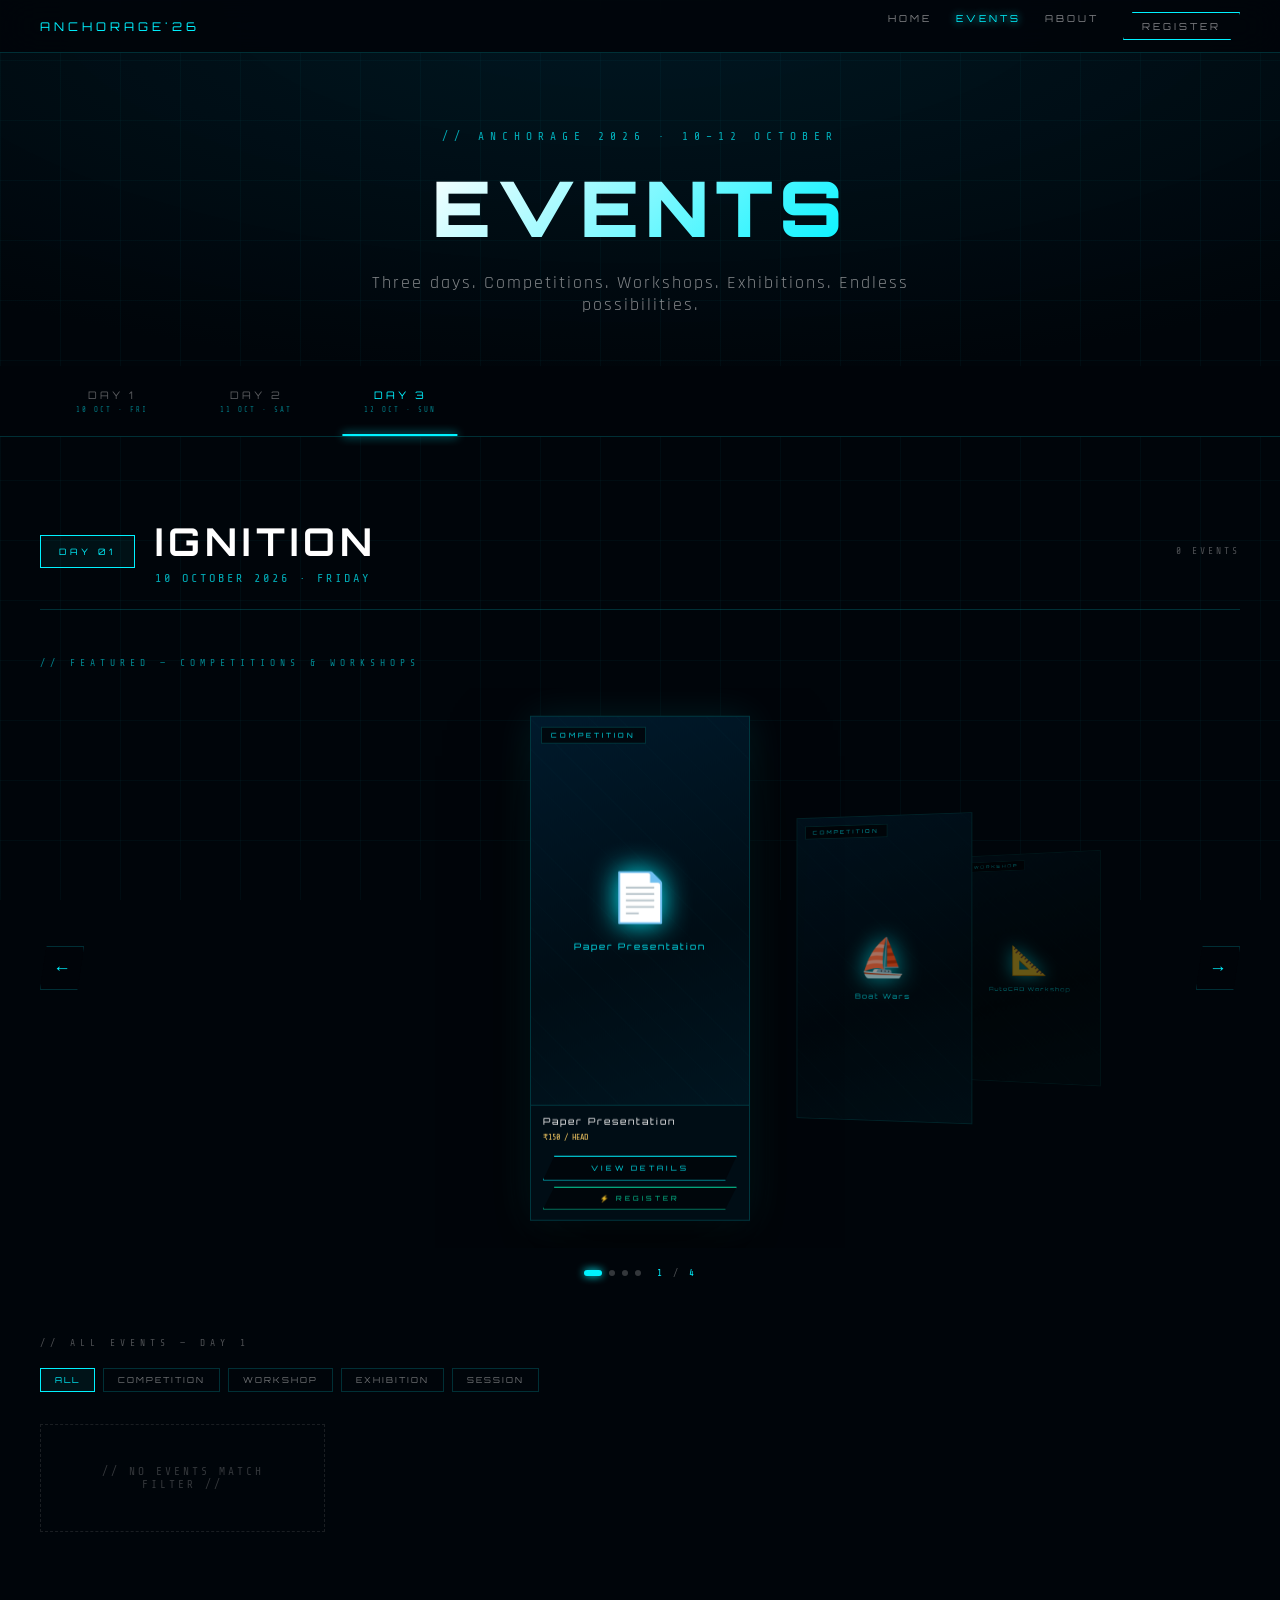
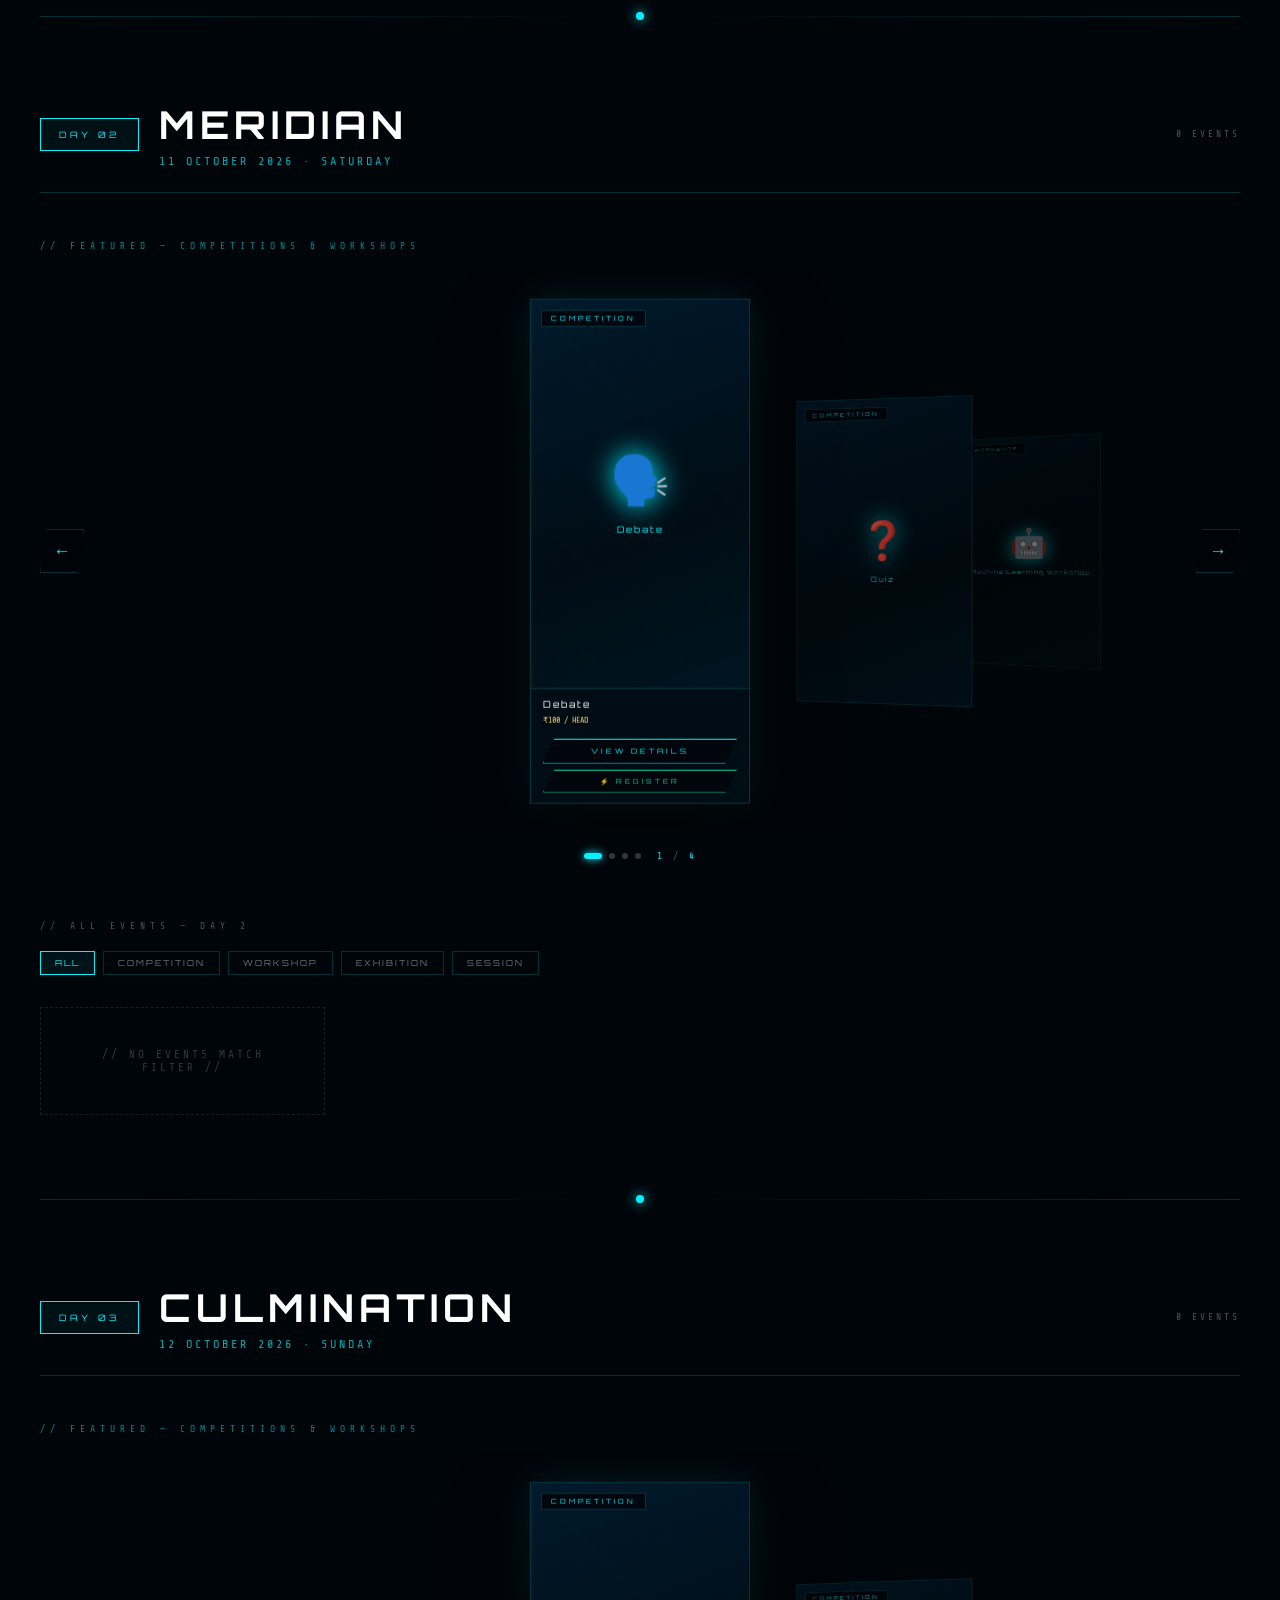
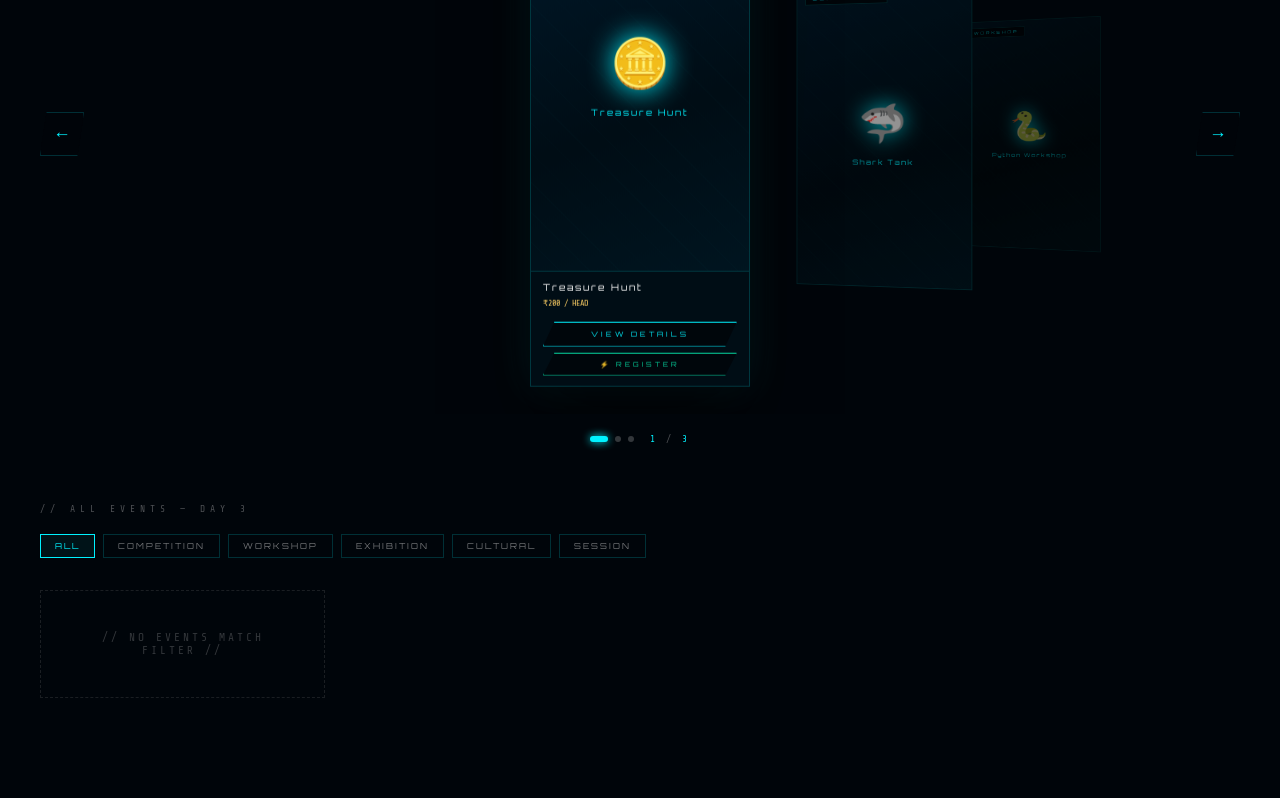
==== commit 856182ae: "Add files via upload" ====
--- a/events.html
+++ b/events.html
@@ -53,8 +53,9 @@
             position: fixed; top: 0; width: 100%; z-index: 999;
             background: rgba(0,5,10,0.92); backdrop-filter: blur(20px);
             border-bottom: 1px solid var(--border);
-            padding: 18px 40px; display: flex; align-items: center; justify-content: space-between;
-        }
+            padding: 12px 40px; display: flex; align-items: center; justify-content: space-between;
+        }
+        .nav-logo { height: 44px; width: auto; display: block; object-fit: contain; }
         .nav-brand { font-family: 'Orbitron'; font-size: 0.75rem; letter-spacing: 4px; color: var(--cyan); text-decoration: none; }
         .nav-links { display: flex; gap: 24px; }
         .nav-links a {
@@ -174,7 +175,7 @@
         }
         .carousel-stage {
             position: relative;
-            height: 500px;
+            height: 560px;
             perspective: 1400px;
             display: flex;
             align-items: center;
@@ -188,25 +189,35 @@
             transform-style: preserve-3d;
         }
 
-        /* 9:16 poster slide */
+        /* 9:16 poster slide - flex column: image top, info below */
         .c-slide {
             position: absolute;
             top: 50%; left: 50%;
             width: 220px;
-            height: 391px;
+            height: auto;
             transform-origin: center center;
             transform: translate(-50%, -50%);
             transition: all 0.65s cubic-bezier(0.23,1,0.32,1);
             cursor: pointer;
             border-radius: 2px;
-            overflow: hidden;
+            overflow: visible;
         }
         .c-slide .slide-inner {
-            width: 100%; height: 100%;
+            width: 100%;
             position: relative;
             border: 1px solid var(--border);
             background: var(--ocean-mid);
             overflow: hidden;
+            display: flex;
+            flex-direction: column;
+        }
+        /* Poster area strictly 9:16 */
+        .c-slide .slide-poster-wrap {
+            width: 100%;
+            aspect-ratio: 9 / 16;
+            position: relative;
+            overflow: hidden;
+            flex-shrink: 0;
         }
         .c-slide img.slide-poster {
             width: 100%; height: 100%;
@@ -235,65 +246,31 @@
             font-family: 'Orbitron'; font-size: 0.42rem; letter-spacing: 3px;
             padding: 3px 9px; background: rgba(0,5,10,0.85); border: 1px solid var(--border); color: var(--cyan);
         }
-        .slide-overlay {
-            position: absolute; inset: 0; z-index: 2;
-            background: linear-gradient(to top, rgba(0,5,10,0.9) 0%, transparent 55%);
-        }
-        .slide-info {
-            position: absolute; bottom: 0; left: 0; right: 0; z-index: 3;
-            padding: 16px 14px 14px;
-        }
+
+        /* Info section BELOW the poster - not overlapping */
+        .slide-info-block {
+            width: 100%;
+            padding: 10px 12px 6px;
+            background: var(--ocean-mid);
+            border-top: 1px solid var(--border);
+            display: none;
+        }
+        .c-slide[data-pos="0"] .slide-info-block { display: block; }
         .slide-info-name {
-            font-family: 'Orbitron'; font-size: 0.62rem; letter-spacing: 2px;
-            color: #fff; margin-bottom: 4px;
-        }
-        .slide-info-fee { font-family: 'Share Tech Mono'; font-size: 0.55rem; }
+            font-family: 'Orbitron'; font-size: 0.58rem; letter-spacing: 2px;
+            color: #fff; margin-bottom: 4px; line-height: 1.3;
+        }
+        .slide-info-fee { font-family: 'Share Tech Mono'; font-size: 0.52rem; margin-bottom: 8px; }
         .slide-info-fee.free { color: var(--green); }
         .slide-info-fee.paid { color: var(--gold); }
 
-        /* Carousel positions */
-        .c-slide[data-pos="0"] {
-            transform: translate(-50%, -50%) translateZ(0px) scale(1);
-            z-index: 10; box-shadow: 0 40px 80px rgba(0,0,0,0.6), 0 0 40px rgba(0,242,255,0.1);
-            filter: brightness(1);
-        }
-        .c-slide[data-pos="1"] {
-            transform: translate(calc(-50% + 260px), -50%) translateZ(-100px) scale(0.84) rotateY(-16deg);
-            z-index: 8; filter: brightness(0.65);
-        }
-        .c-slide[data-pos="-1"] {
-            transform: translate(calc(-50% - 260px), -50%) translateZ(-100px) scale(0.84) rotateY(16deg);
-            z-index: 8; filter: brightness(0.65);
-        }
-        .c-slide[data-pos="2"] {
-            transform: translate(calc(-50% + 450px), -50%) translateZ(-220px) scale(0.68) rotateY(-26deg);
-            z-index: 6; filter: brightness(0.4);
-        }
-        .c-slide[data-pos="-2"] {
-            transform: translate(calc(-50% - 450px), -50%) translateZ(-220px) scale(0.68) rotateY(26deg);
-            z-index: 6; filter: brightness(0.4);
-        }
-        .c-slide[data-pos="3"], .c-slide[data-pos="-3"] {
-            transform: translate(-50%, -50%) translateZ(-360px) scale(0.5);
-            z-index: 1; filter: brightness(0.15); opacity: 0.3;
-        }
-        .c-slide[data-pos="far"] {
-            transform: translate(-50%, -50%) translateZ(-500px) scale(0.3);
-            z-index: 0; opacity: 0; pointer-events: none;
-        }
-
-        /* Only show info overlay on center */
-        .c-slide:not([data-pos="0"]) .slide-overlay,
-        .c-slide:not([data-pos="0"]) .slide-info { display: none; }
-        /* On center slide, push info up so actions don't overlap */
-        .c-slide[data-pos="0"] .slide-info { bottom: 110px; }
-
-        /* Slide action buttons container — stacked, no overlap */
+        /* Slide action buttons - below info, no overlap */
         .slide-actions {
             display: none;
-            position: absolute; bottom: 14px; left: 50%; transform: translateX(-50%);
-            z-index: 4; flex-direction: column; align-items: center; gap: 7px;
-            width: 90%;
+            flex-direction: column; align-items: center; gap: 6px;
+            padding: 0 12px 10px;
+            background: var(--ocean-mid);
+            width: 100%;
         }
         .c-slide[data-pos="0"] .slide-actions { display: flex; }
 
@@ -318,6 +295,41 @@
         }
         .slide-reg-btn:hover { background: var(--green); color: var(--ocean); }
 
+        /* Carousel positions - using top-anchor since height is auto */
+        .c-slide[data-pos="0"] {
+            transform: translate(-50%, -50%) translateZ(0px) scale(1);
+            z-index: 10; box-shadow: 0 40px 80px rgba(0,0,0,0.6), 0 0 40px rgba(0,242,255,0.1);
+            filter: brightness(1);
+        }
+        .c-slide[data-pos="1"] {
+            transform: translate(calc(-50% + 260px), -50%) translateZ(-100px) scale(0.84) rotateY(-16deg);
+            z-index: 8; filter: brightness(0.65);
+        }
+        .c-slide[data-pos="-1"] {
+            transform: translate(calc(-50% - 260px), -50%) translateZ(-100px) scale(0.84) rotateY(16deg);
+            z-index: 8; filter: brightness(0.65);
+        }
+        .c-slide[data-pos="2"] {
+            transform: translate(calc(-50% + 450px), -50%) translateZ(-220px) scale(0.68) rotateY(-26deg);
+            z-index: 6; filter: brightness(0.4);
+        }
+        .c-slide[data-pos="-2"] {
+            transform: translate(calc(-50% - 450px), -50%) translateZ(-220px) scale(0.68) rotateY(26deg);
+            z-index: 6; filter: brightness(0.4);
+        }
+        .c-slide[data-pos="3"], .c-slide[data-pos="-3"] {
+            transform: translate(-50%, -50%) translateZ(-360px) scale(0.5);
+            z-index: 1; filter: brightness(0.15); opacity: 0.3;
+        }
+        .c-slide[data-pos="far"] {
+            transform: translate(-50%, -50%) translateZ(-500px) scale(0.3);
+            z-index: 0; opacity: 0; pointer-events: none;
+        }
+
+        /* Side slides show only the poster portion (clip the info block) */
+        .c-slide:not([data-pos="0"]) .slide-info-block,
+        .c-slide:not([data-pos="0"]) .slide-actions { display: none !important; }
+
         /* Arrow buttons */
         .carousel-arrow {
             position: absolute; top: 50%; z-index: 20; transform: translateY(-50%);
@@ -378,12 +390,13 @@
             gap: 20px;
         }
 
-        /* Event card */
+        /* Event card - flex column, poster then info below */
         .event-card {
             position: relative; border: 1px solid var(--border);
             background: var(--ocean-mid); overflow: hidden;
             cursor: pointer; transition: transform 0.4s var(--expo), border-color 0.3s, box-shadow 0.4s;
             clip-path: polygon(0 0, calc(100% - 14px) 0, 100% 14px, 100% 100%, 14px 100%, 0 calc(100% - 14px));
+            display: flex; flex-direction: column;
         }
         .event-card:hover {
             transform: translateY(-6px);
@@ -393,17 +406,17 @@
         .event-card-scan {
             position: absolute; top: -100%; left: 0; width: 100%; height: 40%;
             background: linear-gradient(to bottom, transparent, rgba(0,242,255,0.04), transparent);
-            animation: scan 4s infinite linear;
+            animation: scan 4s infinite linear; z-index: 3; pointer-events: none;
         }
         @keyframes scan { to { top: 200%; } }
 
-        /* 9:16 poster */
+        /* 9:16 poster - strictly no text overlap */
         .event-poster {
             width: 100%; aspect-ratio: 9 / 16;
-            overflow: hidden; position: relative;
+            overflow: hidden; position: relative; flex-shrink: 0;
             background: linear-gradient(135deg, #001520, #002030);
         }
-        .event-poster img { width: 100%; height: 100%; object-fit: cover; transition: transform 0.6s var(--expo); }
+        .event-poster img { width: 100%; height: 100%; object-fit: cover; display: block; transition: transform 0.6s var(--expo); }
         .event-card:hover .event-poster img { transform: scale(1.04); }
         .poster-placeholder {
             width: 100%; height: 100%; display: flex; flex-direction: column;
@@ -929,8 +942,8 @@
 // ════════════════════════════════════════════════════════════
 //  CAROUSEL STATE per day
 // ════════════════════════════════════════════════════════════
-const carouselState = { 1: 0, 2: 0, 3: 0 };
-const activeFilter  = { 1: 'all', 2: 'all', 3: 'all' };
+const carouselState = { '1': 0, '2': 0, '3': 0 };
+const activeFilter  = { '1': 'all', '2': 'all', '3': 'all' };
 
 // ════════════════════════════════════════════════════════════
 //  SCROLL TO DAY
@@ -967,7 +980,7 @@
 //  3D CAROUSEL
 // ════════════════════════════════════════════════════════════
 function getCarouselEvents(day) {
-    return EVENTS.filter(e => e.day === day && (e.type === 'competition' || e.type === 'workshop'));
+    return EVENTS.filter(e => e.day === Number(day) && (e.type === 'competition' || e.type === 'workshop'));
 }
 
 function buildCarousel(day) {
@@ -992,12 +1005,14 @@
         return `
         <div class="c-slide" data-idx="${i}" onclick="carouselClickHandler(${day},${i})">
             <div class="slide-inner">
-                ${hasPoster
-                    ? `<img class="slide-poster" src="${ev.poster}" alt="${ev.name}"><div class="slide-overlay"></div>`
-                    : `<div class="slide-placeholder"><div class="slide-ph-icon">${ev.icon}</div><div class="slide-ph-name">${ev.name}</div></div>`
-                }
-                <span class="slide-type-tag">${ev.type.toUpperCase()}</span>
-                <div class="slide-info">
+                <div class="slide-poster-wrap">
+                    ${hasPoster
+                        ? `<img class="slide-poster" src="${ev.poster}" alt="${ev.name}">`
+                        : `<div class="slide-placeholder"><div class="slide-ph-icon">${ev.icon}</div><div class="slide-ph-name">${ev.name}</div></div>`
+                    }
+                    <span class="slide-type-tag">${ev.type.toUpperCase()}</span>
+                </div>
+                <div class="slide-info-block">
                     <div class="slide-info-name">${ev.name}</div>
                     <div class="slide-info-fee ${ev.fee}">${ev.fee === 'free' ? 'FREE ENTRY' : '₹' + ev.feeAmt + ' / HEAD'}</div>
                 </div>
@@ -1019,7 +1034,7 @@
 function renderCarousel(day) {
     const events = getCarouselEvents(day);
     if (!events.length) return;
-    const idx  = carouselState[day];
+    const idx  = carouselState[String(day)];
     const slides = document.querySelectorAll(`#stage-${day} .c-slide`);
     slides.forEach((slide, i) => {
         const pos = i - idx;
@@ -1033,7 +1048,7 @@
 }
 
 function carouselClickHandler(day, idx) {
-    const pos = idx - carouselState[day];
+    const pos = idx - carouselState[String(day)];
     if (pos === 0) return;
     carouselStep(day, pos > 0 ? 1 : -1);
 }
@@ -1041,12 +1056,12 @@
 function carouselStep(day, dir) {
     const events = getCarouselEvents(day);
     if (!events.length) return;
-    carouselState[day] = (carouselState[day] + dir + events.length) % events.length;
+    carouselState[String(day)] = (carouselState[String(day)] + dir + events.length) % events.length;
     renderCarousel(day);
 }
 
 function goToSlide(day, idx) {
-    carouselState[day] = idx;
+    carouselState[String(day)] = idx;
     renderCarousel(day);
 }
 
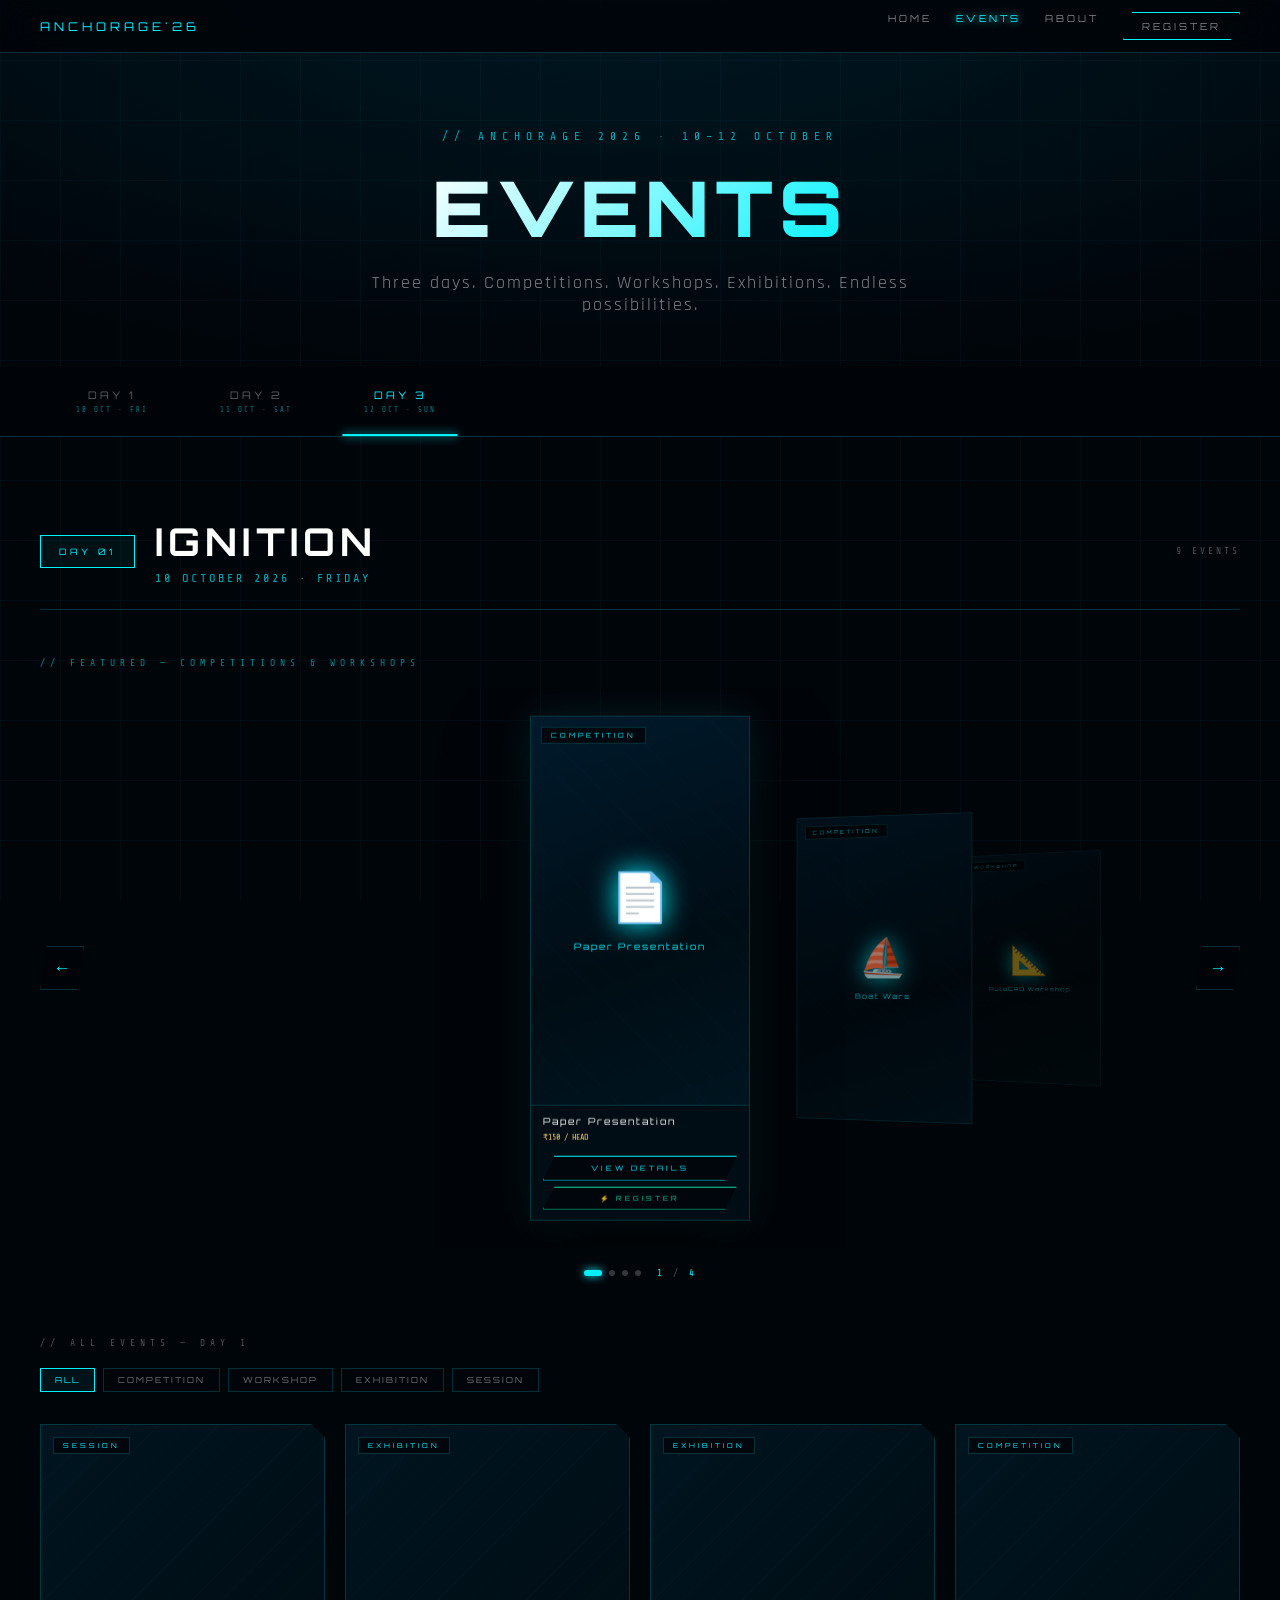
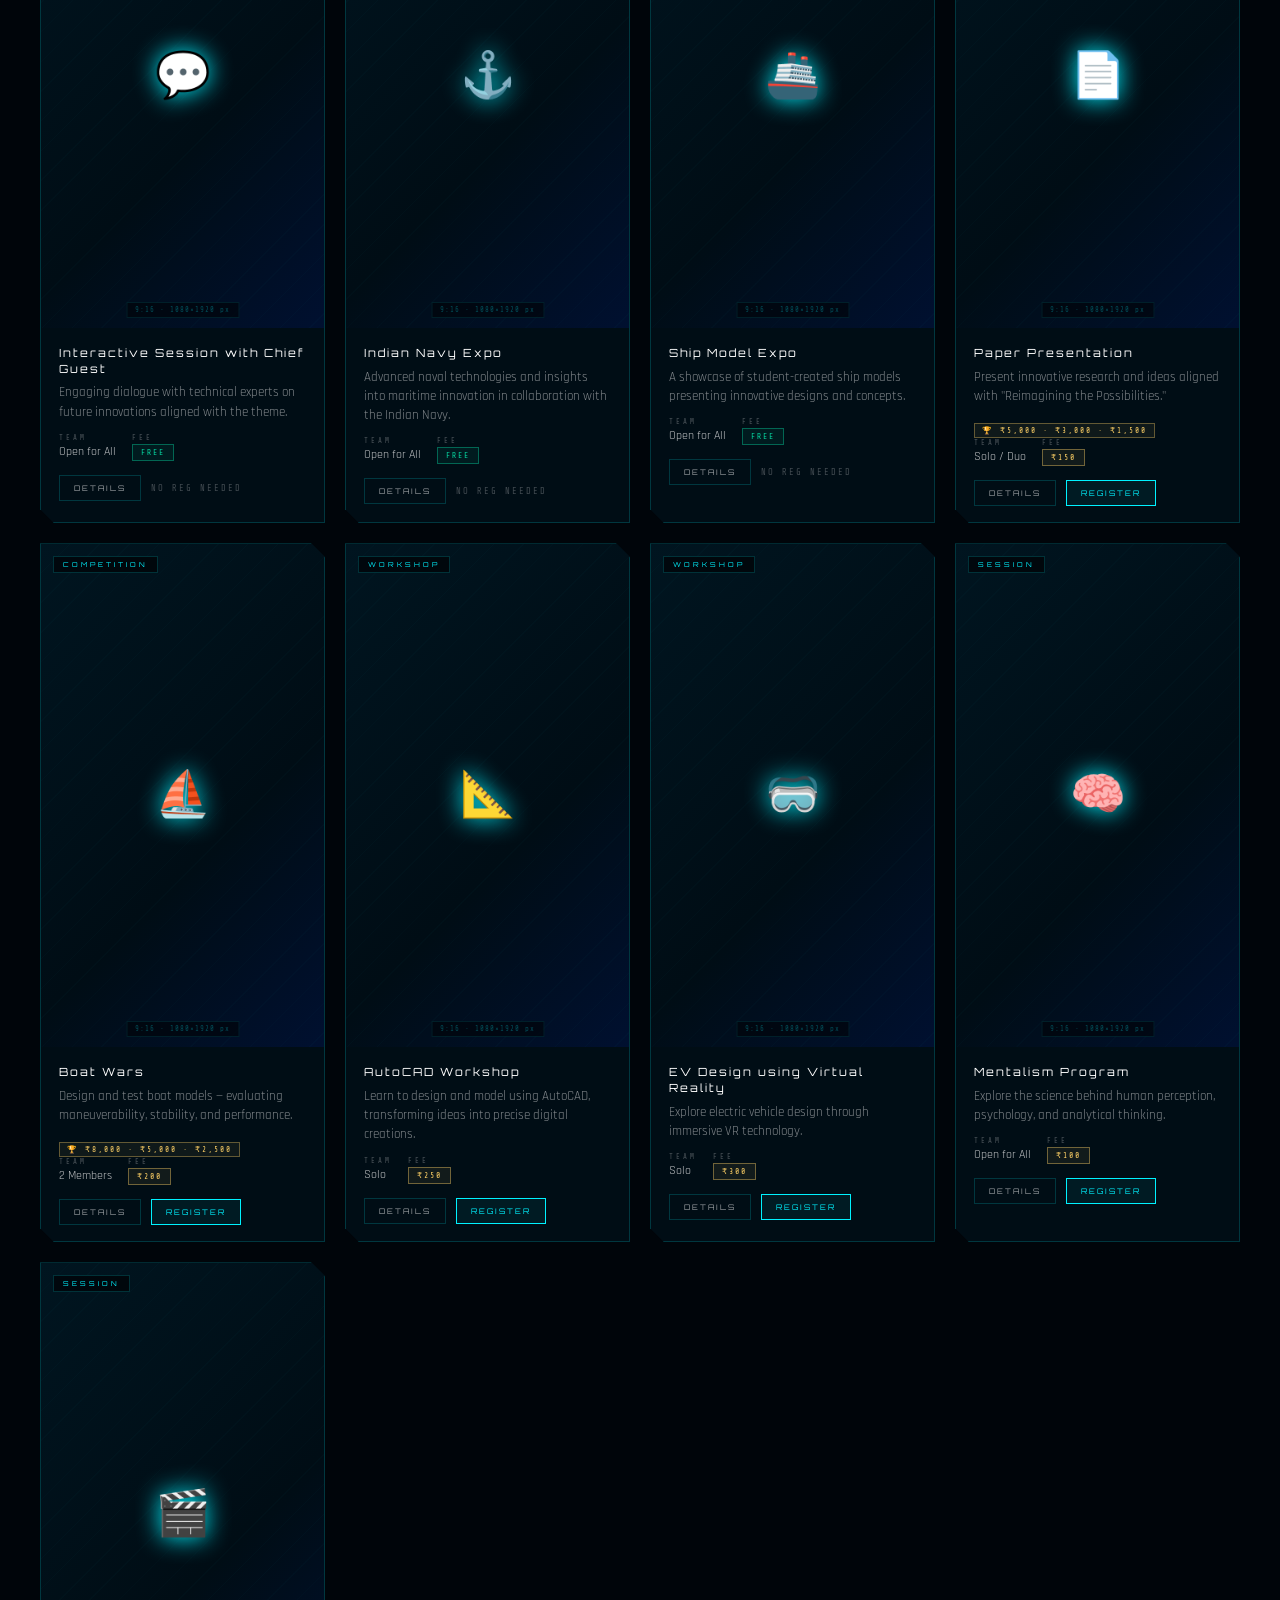
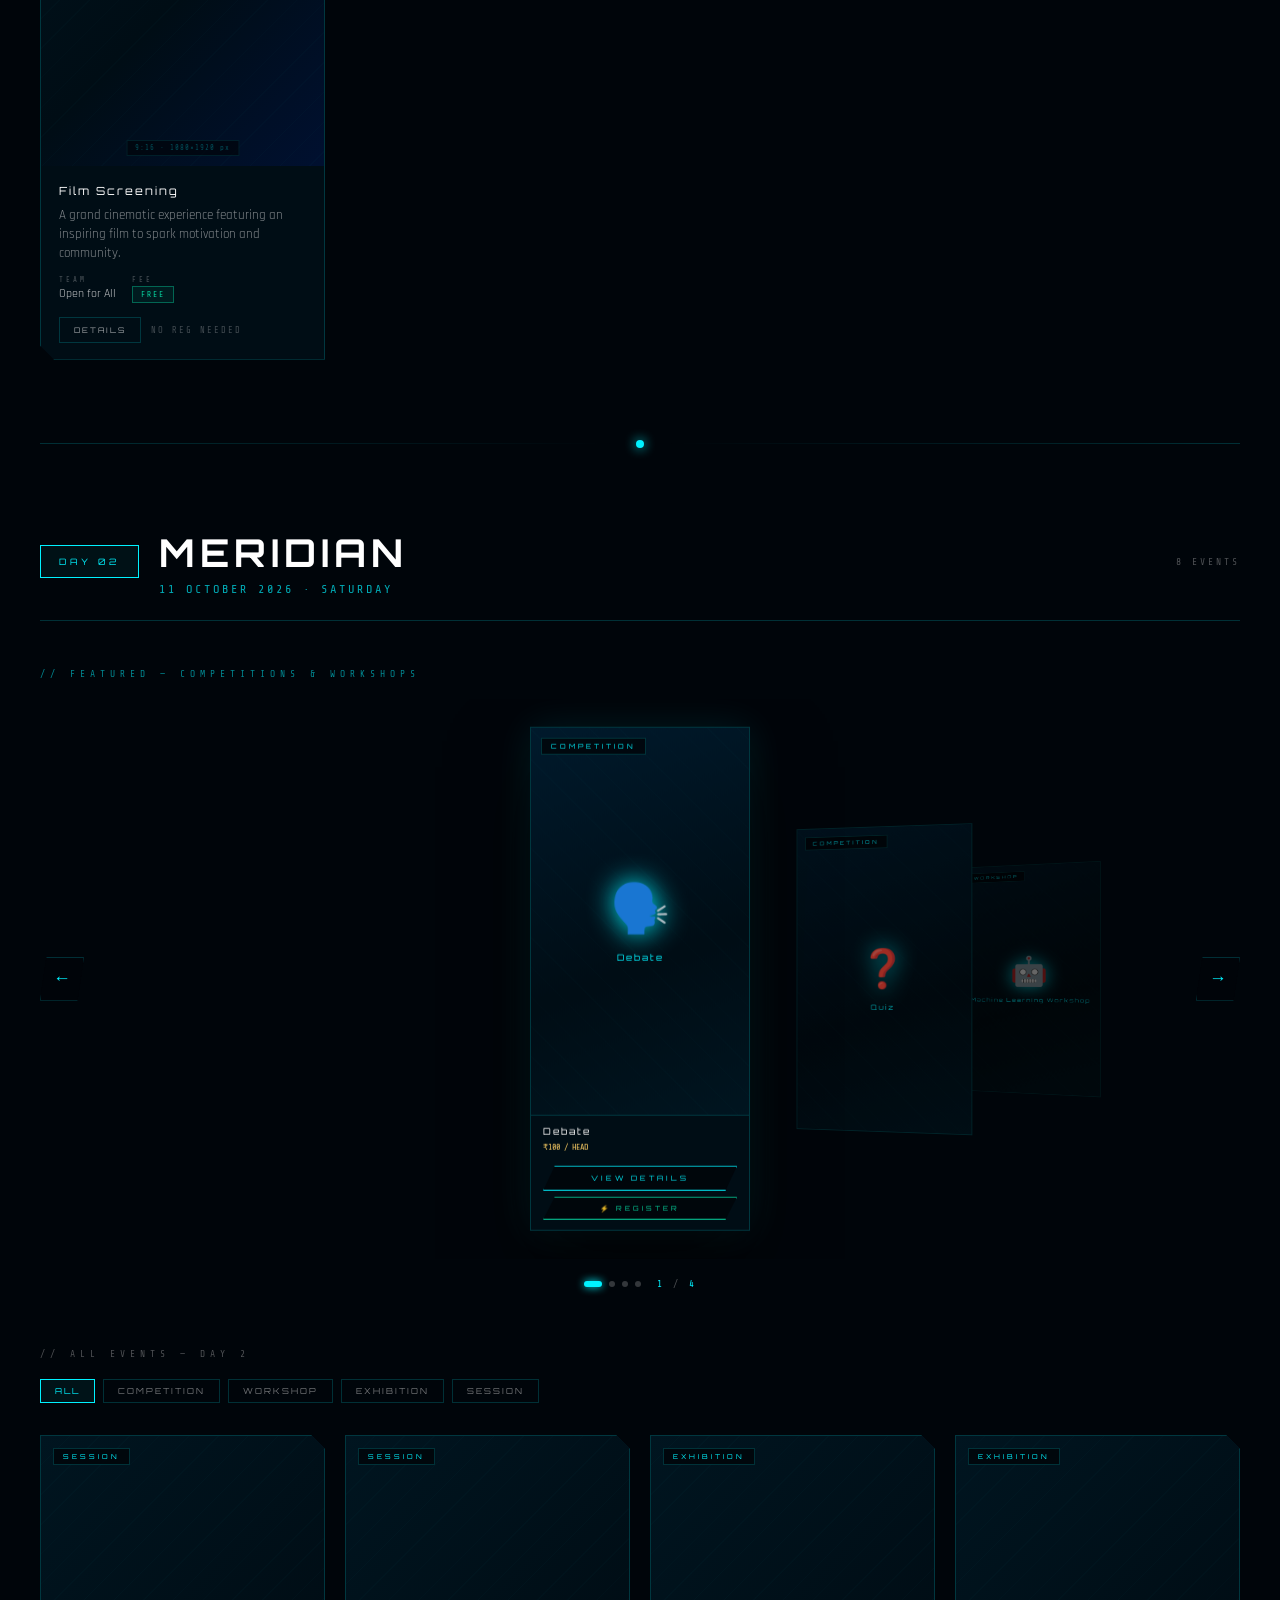
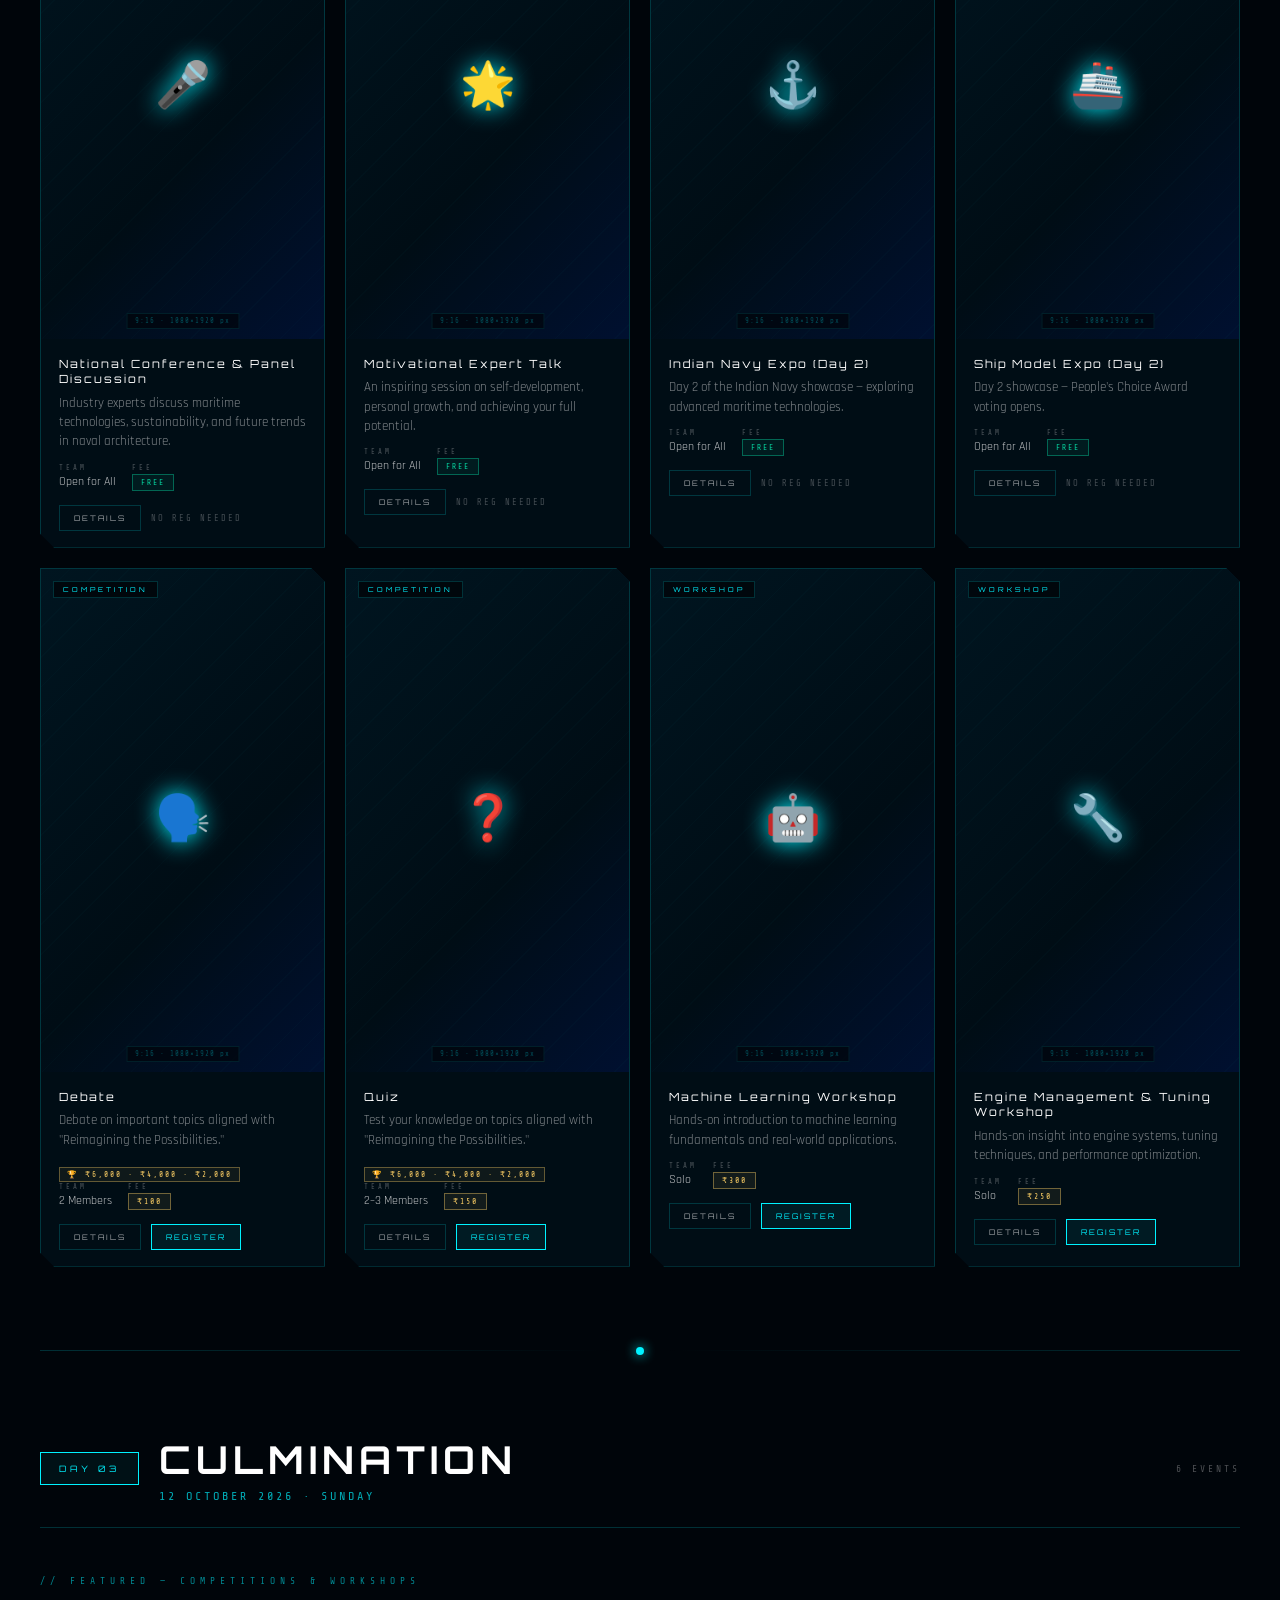
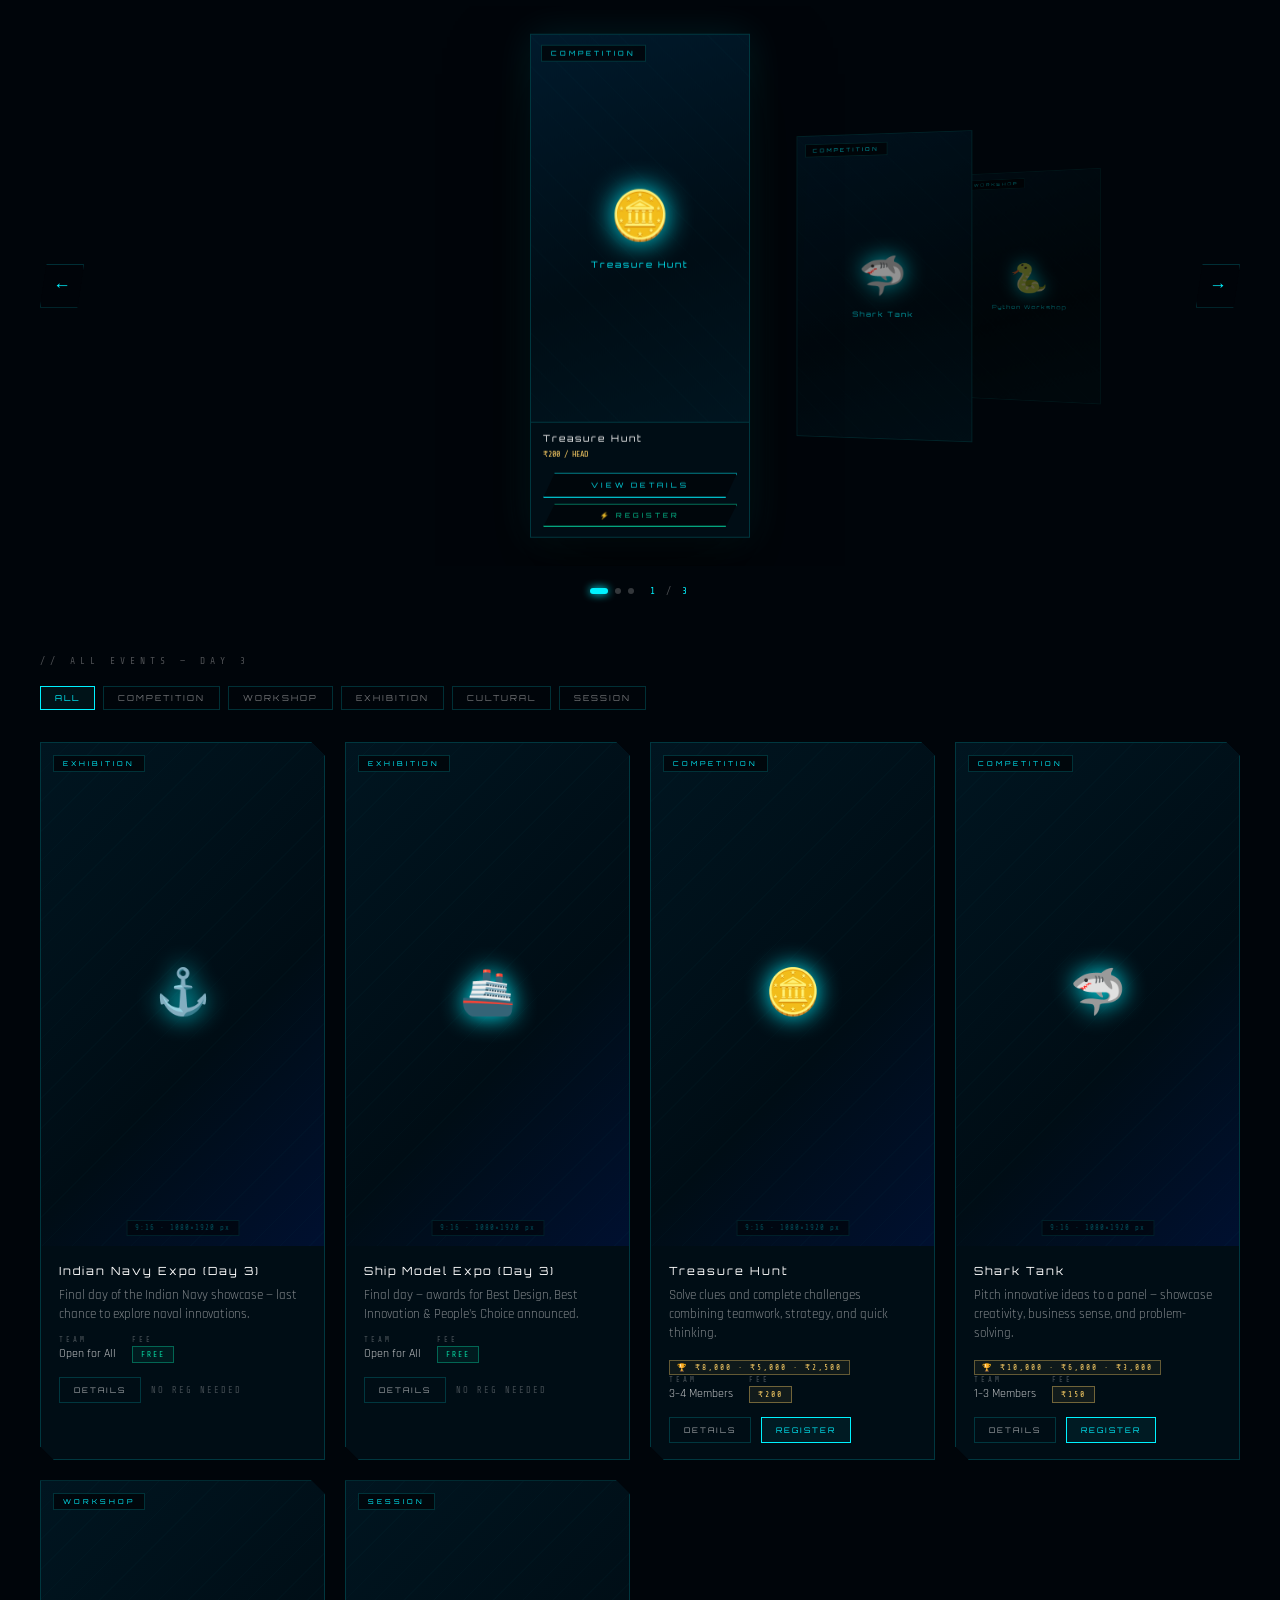
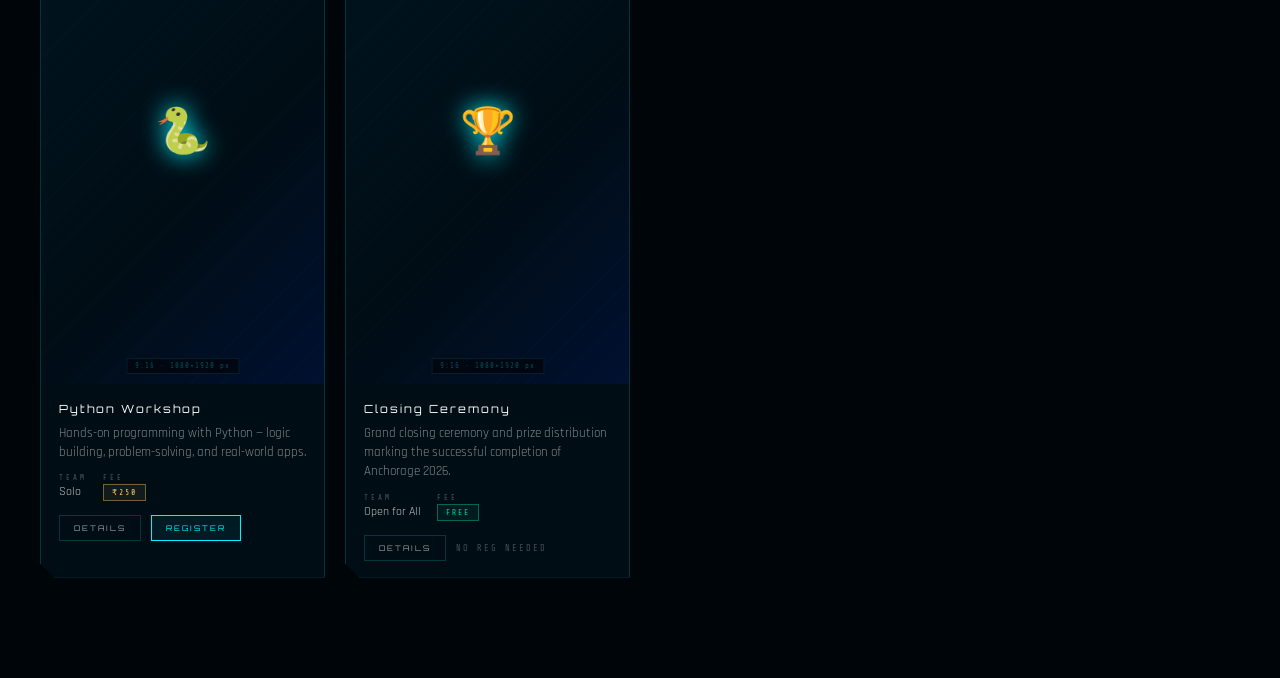
==== commit 0f5b7603: "Add files via upload" ====
--- a/events.html
+++ b/events.html
@@ -326,9 +326,11 @@
             z-index: 0; opacity: 0; pointer-events: none;
         }
 
-        /* Side slides show only the poster portion (clip the info block) */
+        /* Side slides: clip to poster only so they appear uniform height */
         .c-slide:not([data-pos="0"]) .slide-info-block,
-        .c-slide:not([data-pos="0"]) .slide-actions { display: none !important; }
+        .c-slide:not([data-pos="0"]) .slide-actions {
+            display: none !important;
+        }
 
         /* Arrow buttons */
         .carousel-arrow {
@@ -600,15 +602,15 @@
             .day-selector-inner { padding: 0 20px; overflow-x: auto; scrollbar-width: none; }
             .day-selector-inner::-webkit-scrollbar { display: none; }
             .days-container { padding: 0 20px 80px; }
-            .carousel-stage { height: 420px; }
-            .c-slide { width: 180px; height: 320px; }
+            .carousel-stage { height: 520px; }
+            .c-slide { width: 180px; height: auto; }
             .c-slide[data-pos="2"], .c-slide[data-pos="-2"] { opacity: 0; pointer-events: none; }
             .page-hero { padding: 110px 20px 40px; }
         }
         @media (max-width: 600px) {
             .events-grid { grid-template-columns: 1fr; }
-            .carousel-stage { height: 380px; }
-            .c-slide { width: 160px; height: 284px; }
+            .carousel-stage { height: 520px; }
+            .c-slide { width: 160px; height: auto; }
             .c-slide[data-pos="1"], .c-slide[data-pos="-1"] {
                 transform: translate(calc(-50% + 180px), -50%) translateZ(-80px) scale(0.82) rotateY(-14deg);
             }
@@ -1111,13 +1113,13 @@
 
 function renderGrid(day) {
     const filter = activeFilter[day];
-    const events = EVENTS.filter(e => e.day === day && (filter === 'all' || e.type === filter));
+    const events = EVENTS.filter(e => e.day === Number(day) && (filter === 'all' || e.type === filter));
     const grid = document.getElementById('grid-' + day);
     if (!grid) return;
     grid.innerHTML = events.length
         ? events.map(renderCard).join('')
         : `<div class="empty-state">// NO EVENTS MATCH FILTER //</div>`;
-    document.getElementById('count-' + day).textContent = EVENTS.filter(e => e.day === day).length + ' EVENTS';
+    document.getElementById('count-' + day).textContent = EVENTS.filter(e => e.day === Number(day)).length + ' EVENTS';
 }
 
 // ════════════════════════════════════════════════════════════
@@ -1206,6 +1208,18 @@
         document.getElementById('next-' + d).addEventListener('click', () => carouselStep(d, 1));
     });
     initTypeFilters();
+
+    // Touch swipe support for carousel on mobile
+    [1,2,3].forEach(d => {
+        const stage = document.getElementById('stage-' + d);
+        if (!stage) return;
+        let touchStartX = 0;
+        stage.addEventListener('touchstart', e => { touchStartX = e.touches[0].clientX; }, { passive: true });
+        stage.addEventListener('touchend', e => {
+            const diff = touchStartX - e.changedTouches[0].clientX;
+            if (Math.abs(diff) > 40) carouselStep(d, diff > 0 ? 1 : -1);
+        }, { passive: true });
+    });
 
     document.getElementById('modalClose').addEventListener('click', closeModal);
     document.getElementById('event-modal').addEventListener('click', function(e) {
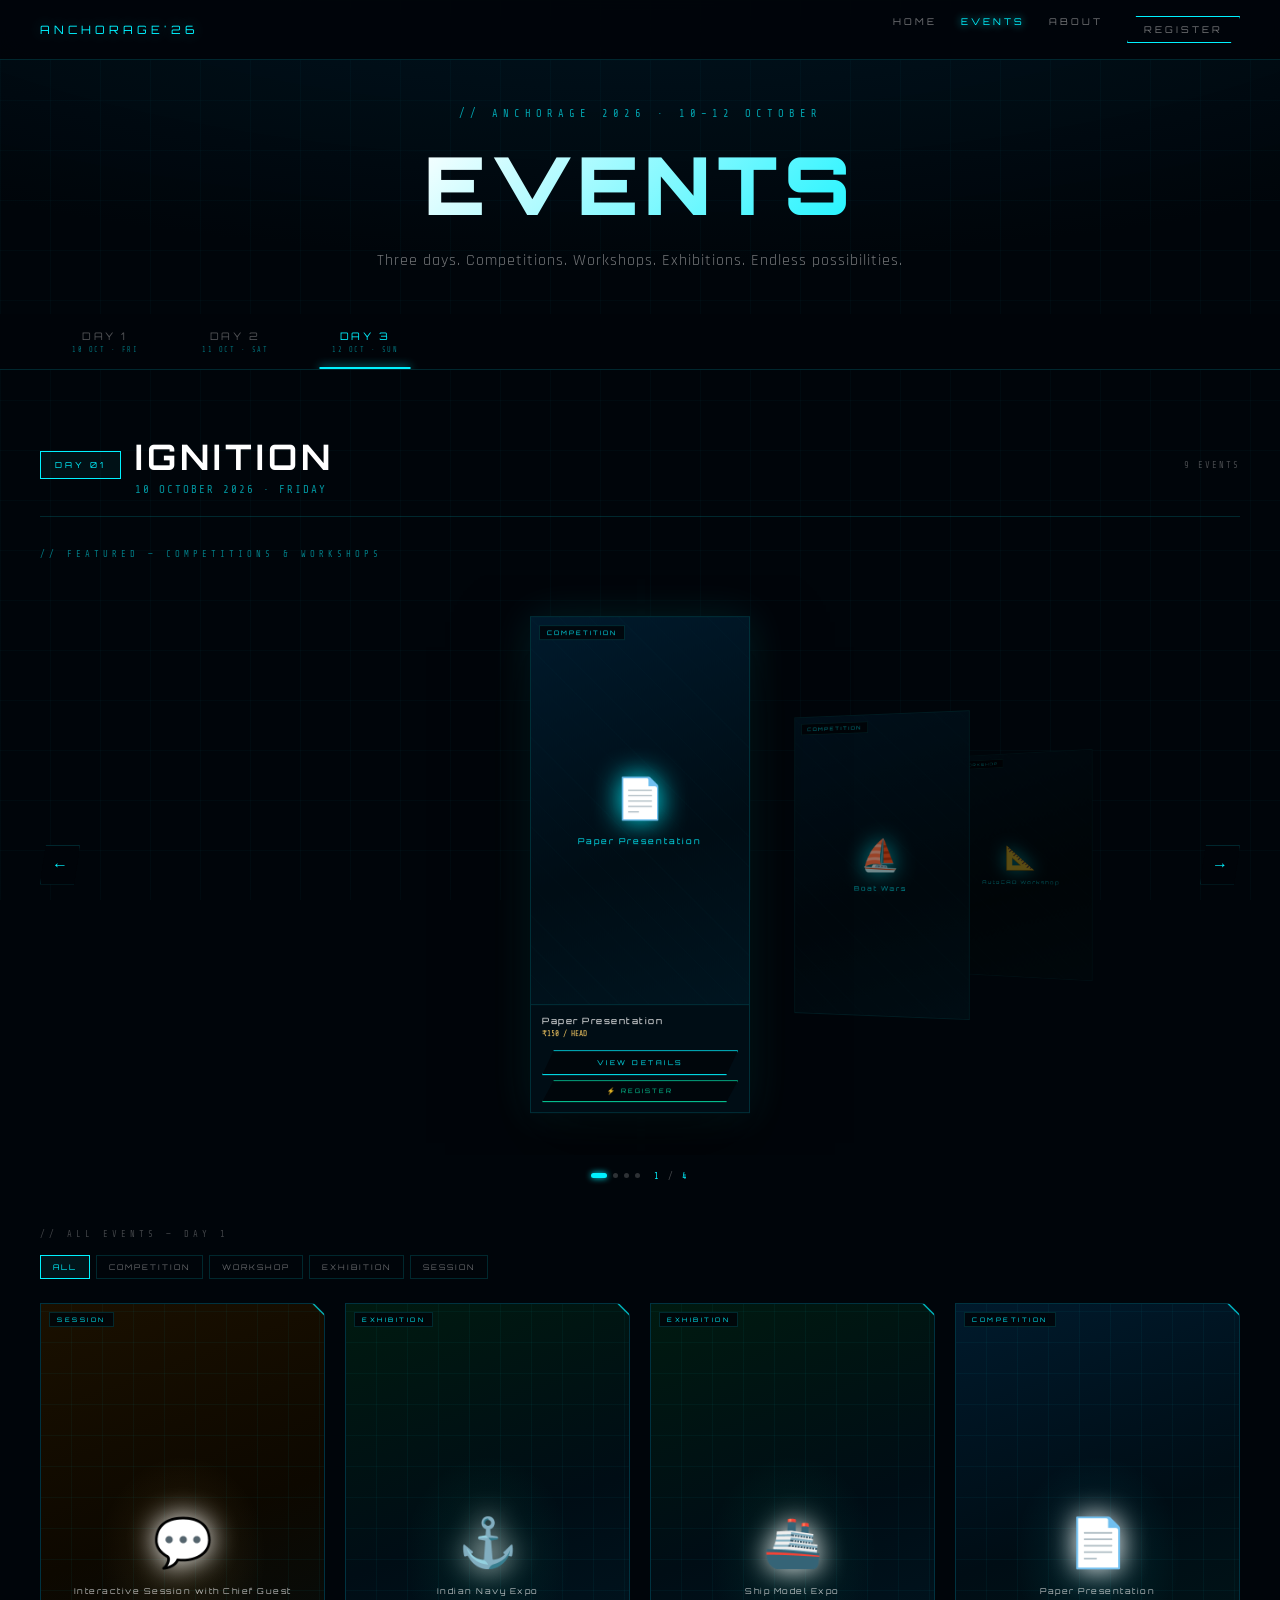
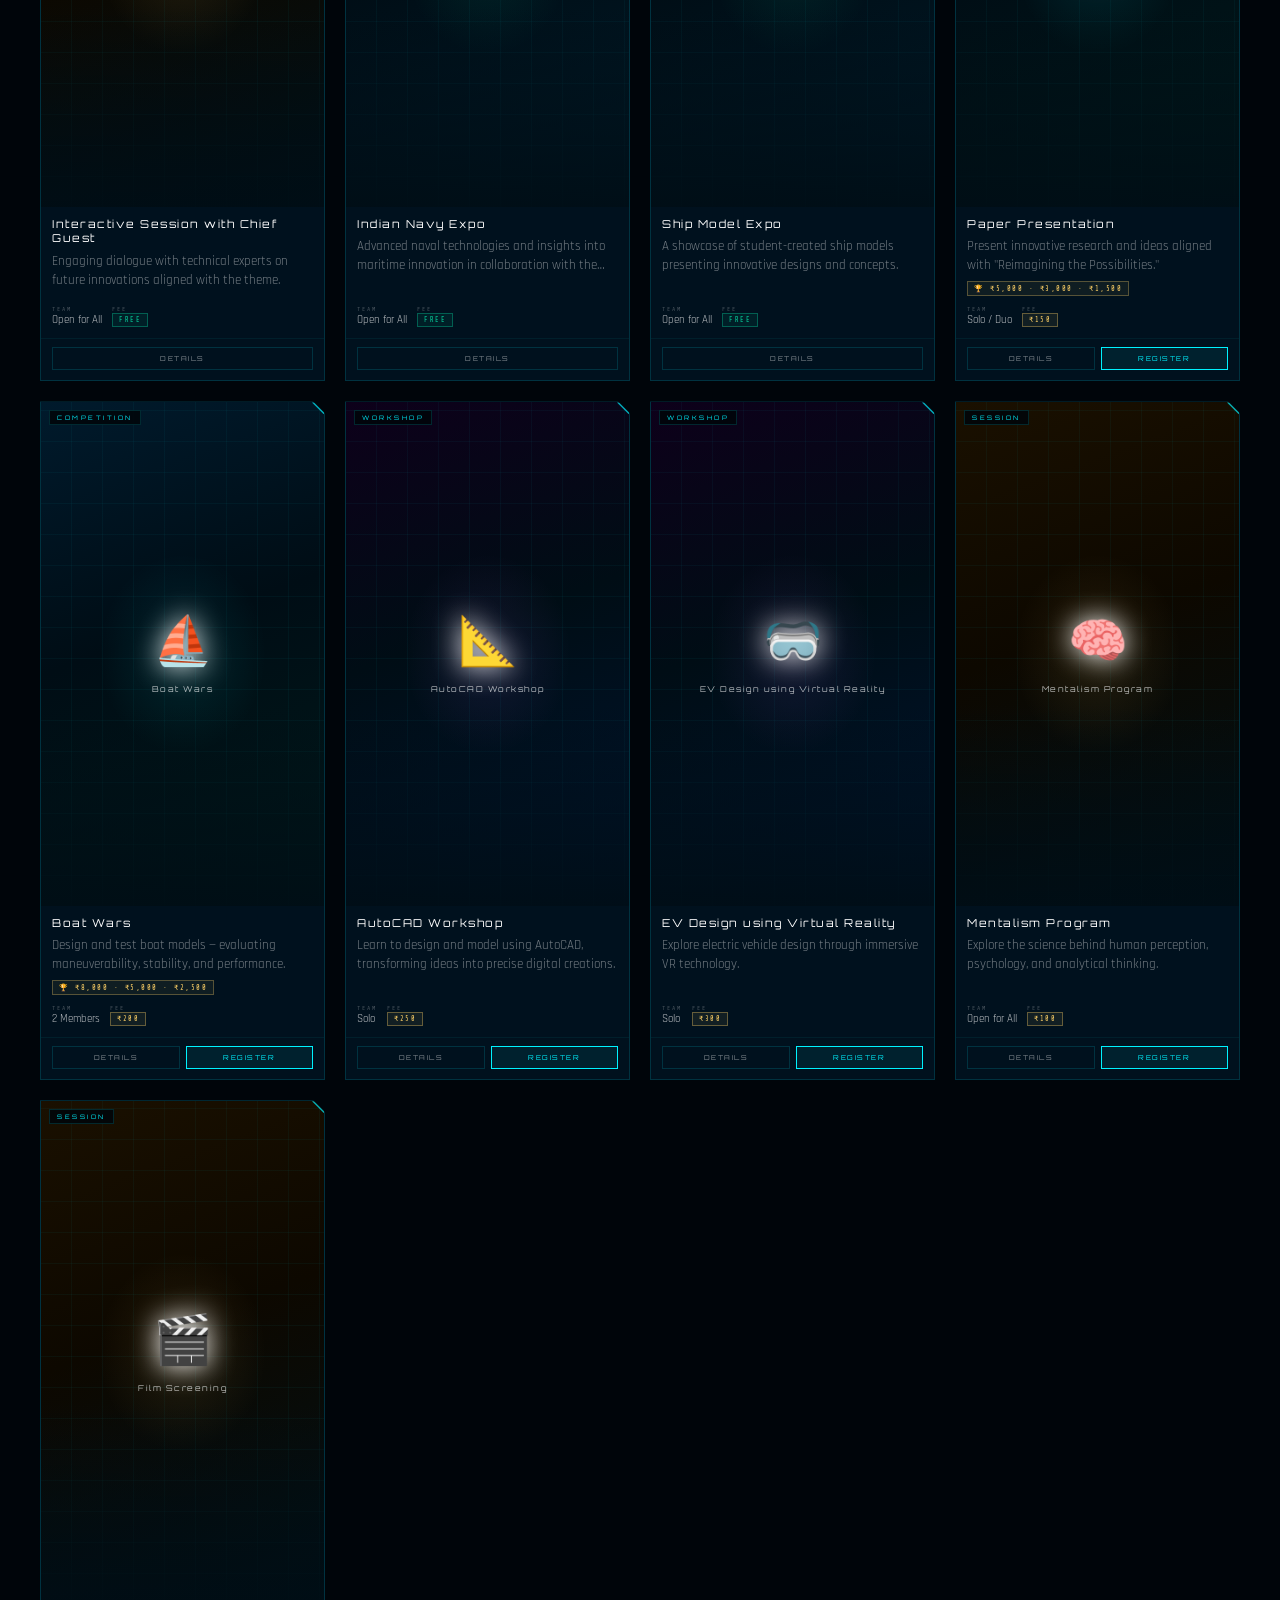
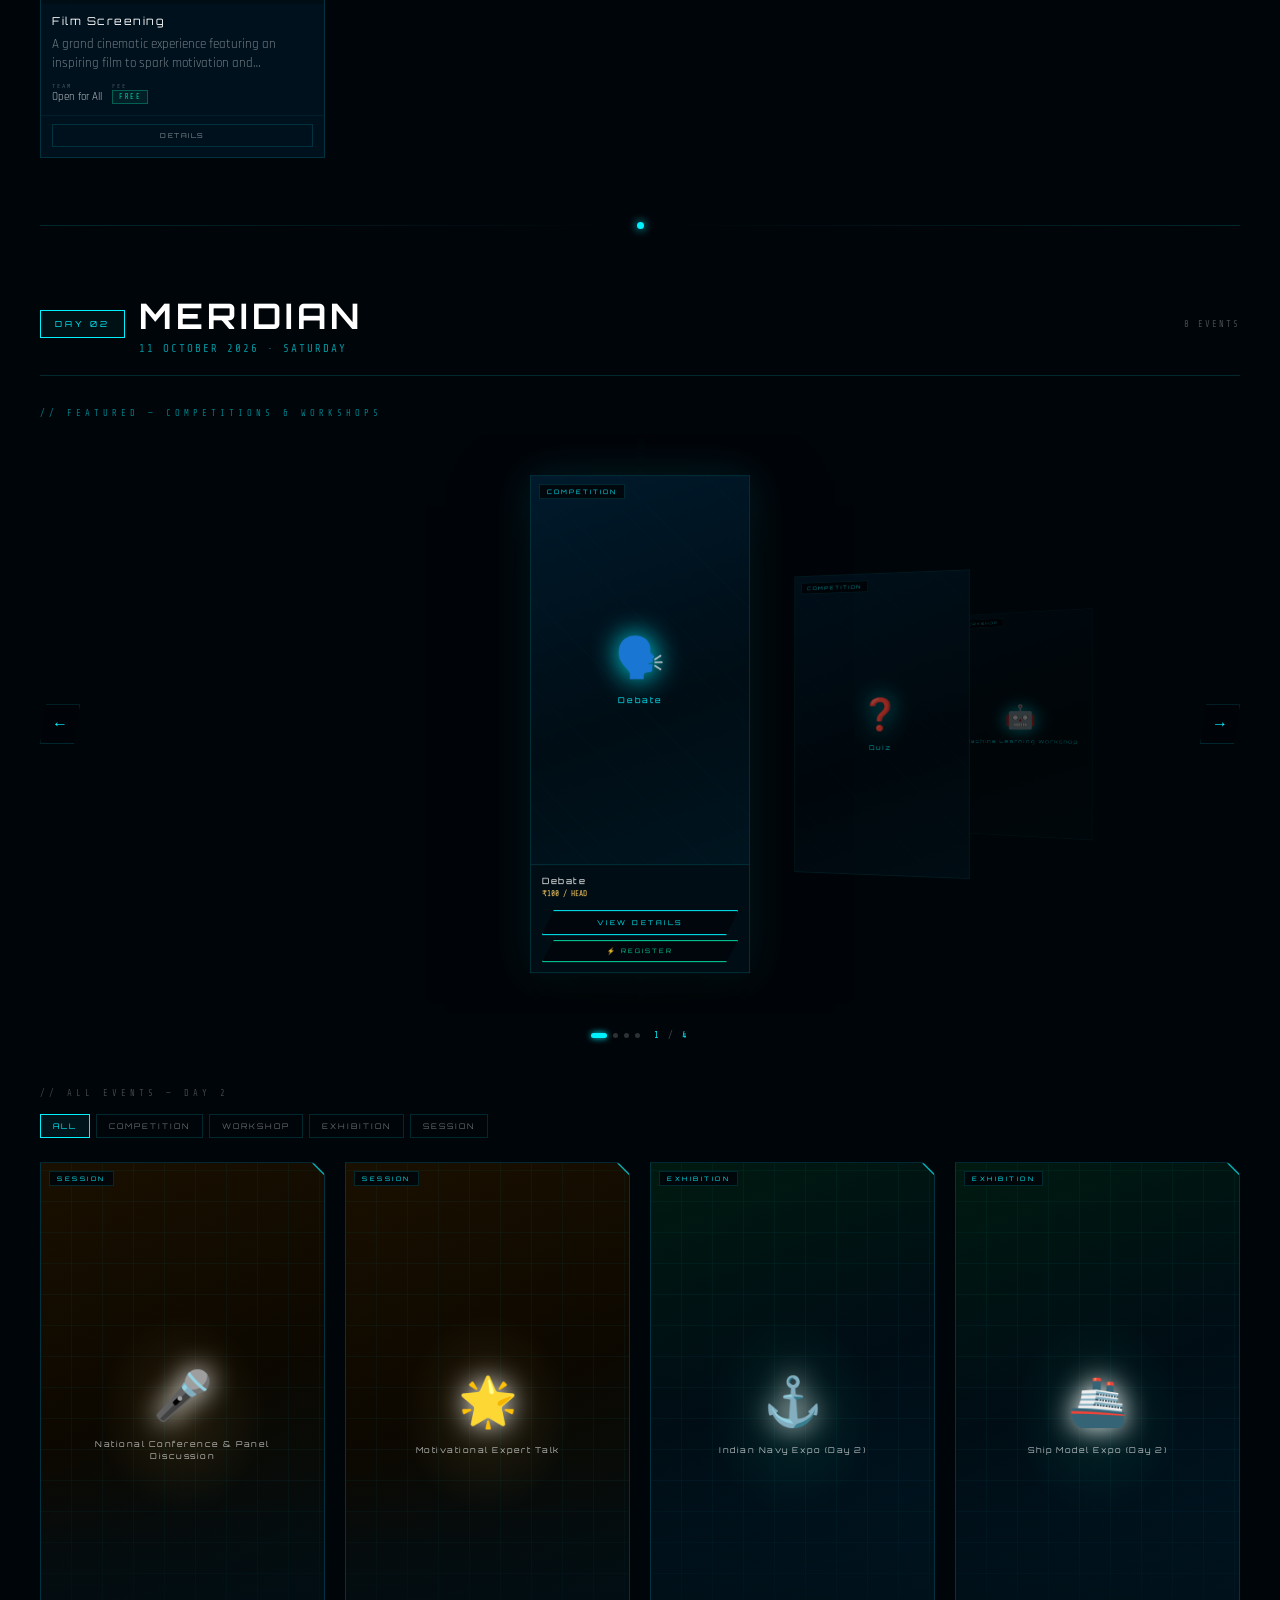
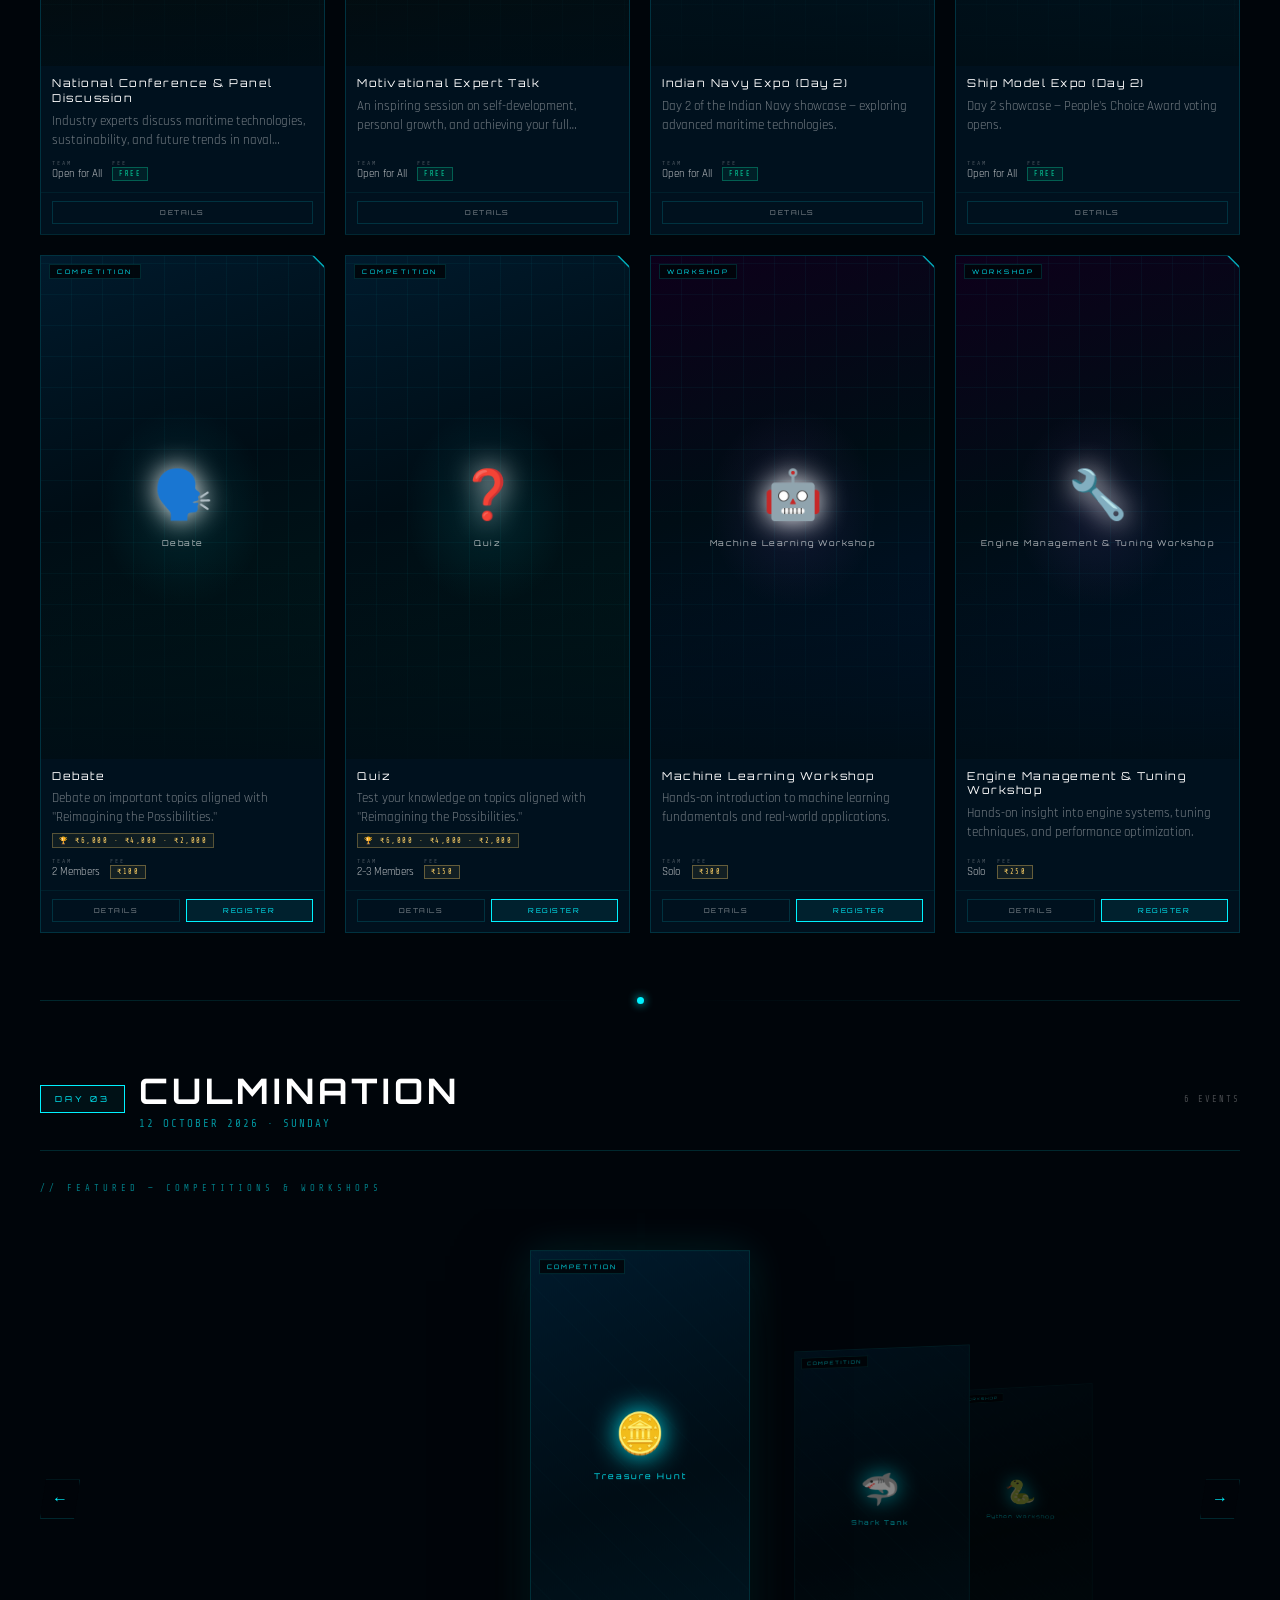
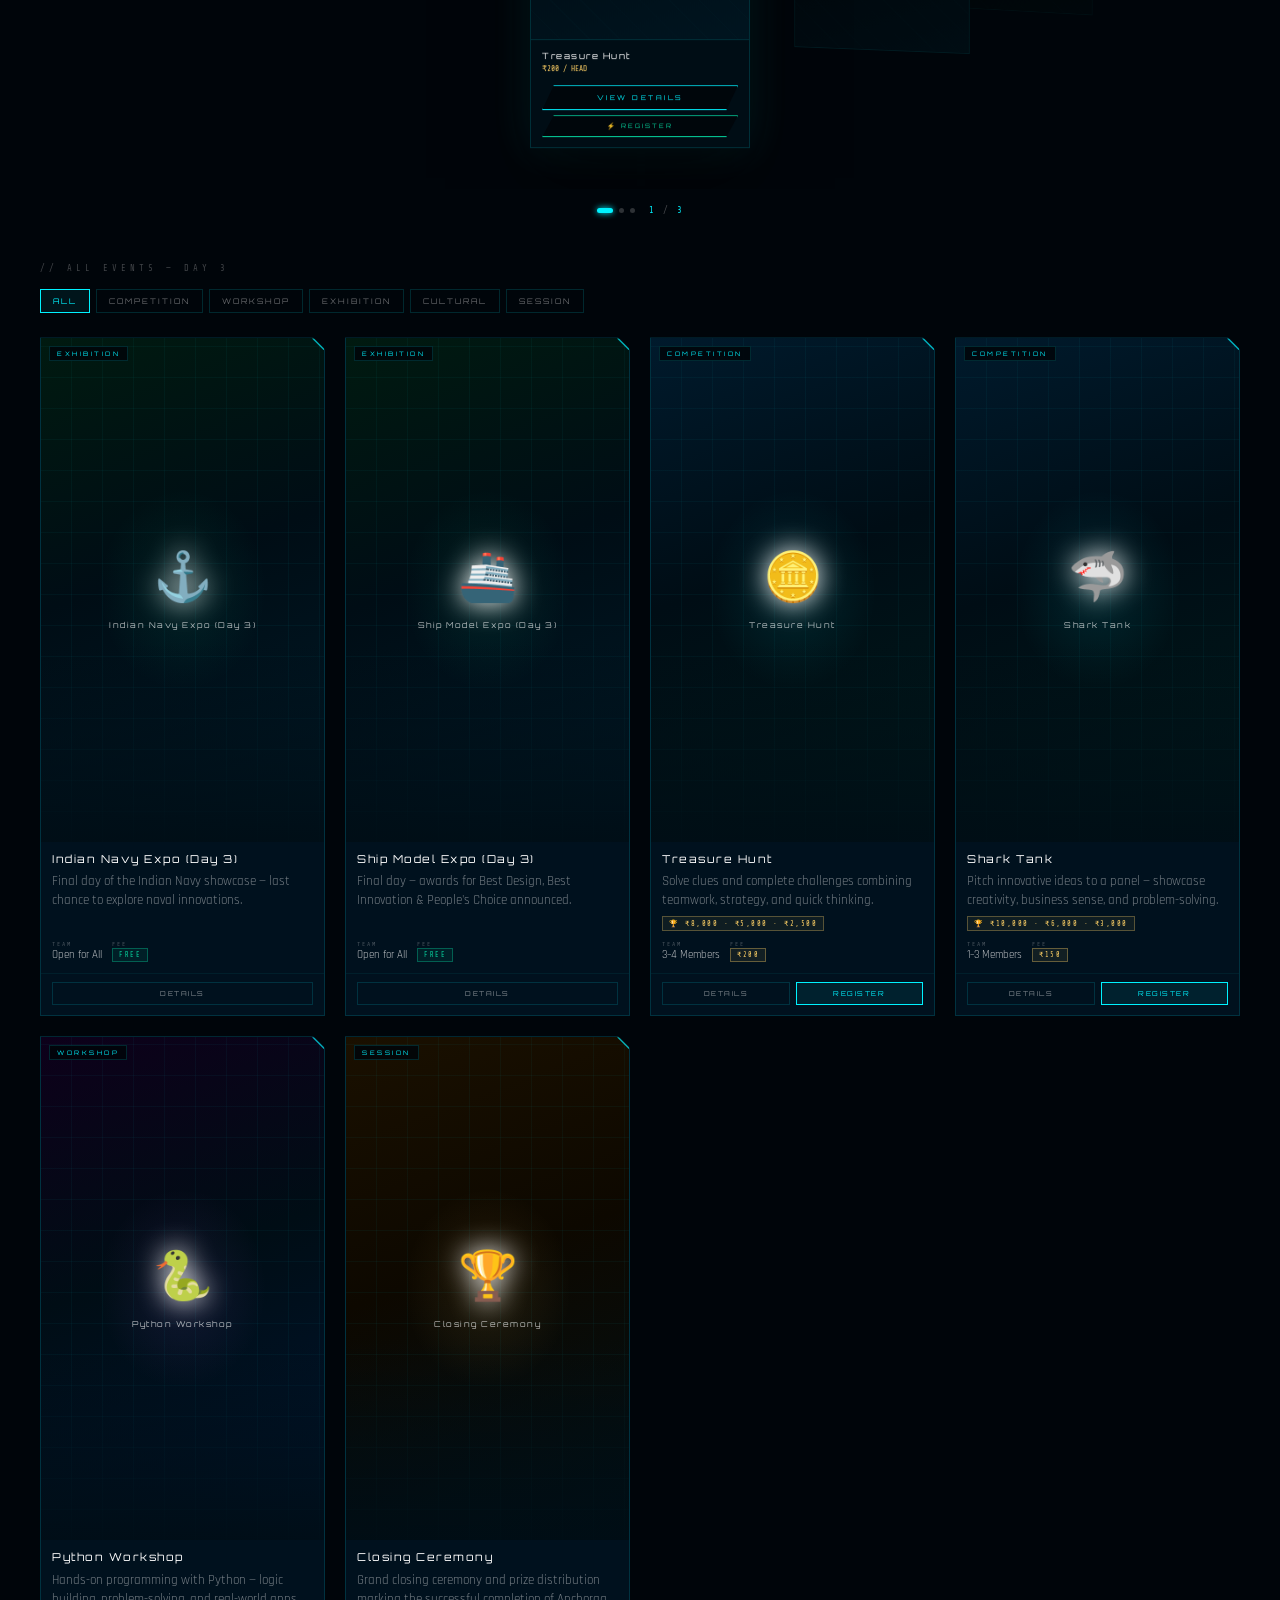
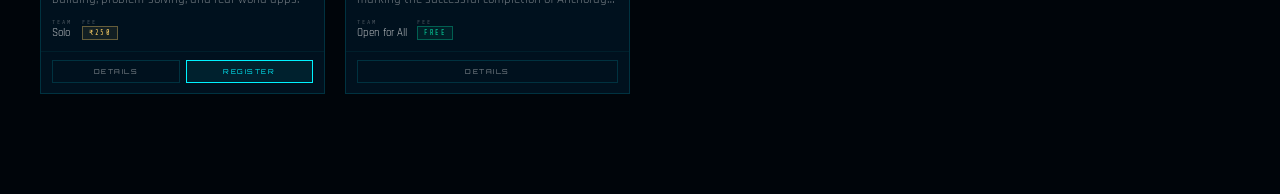
==== commit 1697c61b: "Add files via upload" ====
--- a/events.html
+++ b/events.html
@@ -5,6 +5,10 @@
     <meta name="viewport" content="width=device-width, initial-scale=1.0">
     <title>Events | Anchorage 2026</title>
     <style>
+        /* ═══════════════════════════════════════════════════════
+           ANCHORAGE 2026 — EVENTS PAGE — CSS REBUILT FROM SCRATCH
+           Mobile-first, full-width grids, stunning 9:16 cards
+        ═══════════════════════════════════════════════════════ */
         @import url('https://fonts.googleapis.com/css2?family=Orbitron:wght@400;600;700;900&family=Rajdhani:wght@300;400;500;600;700&family=Share+Tech+Mono&display=swap');
 
         *, *::before, *::after { box-sizing: border-box; margin: 0; padding: 0; }
@@ -12,17 +16,23 @@
         :root {
             --cyan: #00f2ff;
             --cyan-dim: rgba(0,242,255,0.5);
-            --cyan-glass: rgba(0,242,255,0.06);
+            --cyan-glass: rgba(0,242,255,0.07);
             --ocean: #00050a;
             --ocean-mid: #000d15;
-            --border: rgba(0,242,255,0.18);
+            --ocean-card: #00111e;
+            --border: rgba(0,242,255,0.15);
+            --border-bright: rgba(0,242,255,0.4);
             --gold: #ffd166;
             --coral: #ff6b6b;
             --green: #06d6a0;
+            --purple: #b56bff;
             --expo: cubic-bezier(0.19,1,0.22,1);
+            --nav-h: 60px;
+            --daybar-h: 56px;
         }
 
         html { scroll-behavior: smooth; }
+
         body {
             background: var(--ocean);
             color: #fff;
@@ -31,199 +41,203 @@
             min-height: 100vh;
         }
 
-        /* BG */
+        /* ══════════════ BACKGROUND ══════════════ */
         #bg {
             position: fixed; inset: 0; z-index: -1; overflow: hidden;
-            background: radial-gradient(ellipse 120% 60% at 50% 0%, rgba(0,60,80,0.35) 0%, var(--ocean) 70%);
+            background: radial-gradient(ellipse 140% 60% at 50% -10%, rgba(0,70,100,0.3) 0%, var(--ocean) 65%);
         }
         .grid-bg {
             position: absolute; inset: 0;
-            background-image: linear-gradient(rgba(0,242,255,0.03) 1px, transparent 1px),
-                              linear-gradient(90deg, rgba(0,242,255,0.03) 1px, transparent 1px);
-            background-size: 60px 60px;
-        }
-        .radar { position: absolute; top: 50%; left: 50%; width: 120vw; height: 120vw;
-            border: 1px solid rgba(0,242,255,0.05); border-radius: 50%;
+            background-image:
+                linear-gradient(rgba(0,242,255,0.025) 1px, transparent 1px),
+                linear-gradient(90deg, rgba(0,242,255,0.025) 1px, transparent 1px);
+            background-size: 50px 50px;
+        }
+        .radar {
+            position: absolute; top: 50%; left: 50%;
+            width: 130vw; height: 130vw; border-radius: 50%;
+            border: 1px solid rgba(0,242,255,0.04);
             transform: translate(-50%,-50%) scale(0);
-            animation: rping 10s infinite linear; }
-        @keyframes rping { to { transform: translate(-50%,-50%) scale(1.4); opacity: 0; } }
-
-        /* NAV */
+            animation: rping 12s infinite linear;
+        }
+        @keyframes rping { to { transform: translate(-50%,-50%) scale(1.5); opacity: 0; } }
+
+        /* ══════════════ NAV ══════════════ */
         nav {
-            position: fixed; top: 0; width: 100%; z-index: 999;
-            background: rgba(0,5,10,0.92); backdrop-filter: blur(20px);
+            position: fixed; top: 0; left: 0; right: 0;
+            height: var(--nav-h); z-index: 999;
+            background: rgba(0,5,10,0.95); backdrop-filter: blur(20px);
             border-bottom: 1px solid var(--border);
-            padding: 12px 40px; display: flex; align-items: center; justify-content: space-between;
-        }
-        .nav-logo { height: 44px; width: auto; display: block; object-fit: contain; }
-        .nav-brand { font-family: 'Orbitron'; font-size: 0.75rem; letter-spacing: 4px; color: var(--cyan); text-decoration: none; }
+            display: flex; align-items: center; justify-content: space-between;
+            padding: 0 24px;
+        }
+        .nav-brand {
+            font-family: 'Orbitron'; font-size: 0.72rem;
+            letter-spacing: 4px; color: var(--cyan); text-decoration: none;
+            text-shadow: 0 0 16px rgba(0,242,255,0.4);
+        }
         .nav-links { display: flex; gap: 24px; }
         .nav-links a {
-            font-family: 'Orbitron'; font-size: 0.6rem; letter-spacing: 3px; text-decoration: none;
-            color: rgba(255,255,255,0.5); transition: color 0.3s, text-shadow 0.3s;
-        }
-        .nav-links a:hover, .nav-links a.active { color: var(--cyan); text-shadow: 0 0 8px var(--cyan); }
+            font-family: 'Orbitron'; font-size: 0.58rem; letter-spacing: 3px;
+            text-decoration: none; color: rgba(255,255,255,0.45);
+            transition: color 0.3s, text-shadow 0.3s;
+        }
+        .nav-links a:hover, .nav-links a.active {
+            color: var(--cyan); text-shadow: 0 0 8px var(--cyan);
+        }
         .nav-reg {
-            font-family: 'Orbitron'; font-size: 0.6rem; letter-spacing: 3px; text-decoration: none;
-            color: var(--cyan); border: 1px solid var(--cyan); padding: 7px 18px;
+            font-family: 'Orbitron'; font-size: 0.58rem; letter-spacing: 3px;
+            text-decoration: none; color: var(--cyan);
+            border: 1px solid var(--cyan); padding: 7px 16px;
             clip-path: polygon(8% 0, 100% 0, 92% 100%, 0 100%);
             transition: background 0.3s, color 0.3s;
         }
         .nav-reg:hover { background: var(--cyan); color: var(--ocean); }
 
-        /* HERO */
+        /* ══════════════ HERO ══════════════ */
         .page-hero {
-            padding: 130px 40px 50px;
-            text-align: center; position: relative;
+            padding: calc(var(--nav-h) + 48px) 20px 40px;
+            text-align: center;
         }
         .page-hero-tag {
-            font-family: 'Share Tech Mono'; font-size: 0.7rem; letter-spacing: 6px;
-            color: var(--cyan); opacity: 0.7; margin-bottom: 16px; display: block;
+            font-family: 'Share Tech Mono'; font-size: 0.65rem;
+            letter-spacing: 5px; color: var(--cyan); opacity: 0.65;
+            margin-bottom: 14px; display: block;
         }
         .page-hero h1 {
-            font-family: 'Orbitron'; font-size: clamp(2.5rem, 6vw, 5rem);
+            font-family: 'Orbitron'; font-size: clamp(2.2rem, 8vw, 5rem);
             font-weight: 900; letter-spacing: 6px;
-            background: linear-gradient(135deg, #fff 30%, var(--cyan) 70%);
+            background: linear-gradient(135deg, #fff 30%, var(--cyan) 75%);
             -webkit-background-clip: text; -webkit-text-fill-color: transparent;
+            background-clip: text;
         }
         .page-hero p {
-            margin-top: 16px; font-size: 1.1rem; color: rgba(255,255,255,0.5);
-            letter-spacing: 2px; max-width: 600px; margin-inline: auto;
-        }
-
-        /* ══════════════════════════════════
-           STICKY DAY SELECTOR
-        ══════════════════════════════════ */
+            margin-top: 14px; font-size: 1rem; color: rgba(255,255,255,0.45);
+            letter-spacing: 1px; max-width: 540px; margin-inline: auto;
+            line-height: 1.6;
+        }
+
+        /* ══════════════ STICKY DAY SELECTOR ══════════════ */
         .day-selector-bar {
-            position: sticky; top: 72px; z-index: 800;
-            background: rgba(0,5,10,0.97); backdrop-filter: blur(24px);
+            position: sticky; top: var(--nav-h); z-index: 800;
+            background: rgba(0,5,10,0.98); backdrop-filter: blur(24px);
             border-bottom: 1px solid var(--border);
-            padding: 0;
+            height: var(--daybar-h);
         }
         .day-selector-inner {
+            max-width: 1300px; margin: 0 auto; height: 100%;
+            display: flex; align-items: stretch;
+            padding: 0 16px;
+            overflow-x: auto; scrollbar-width: none;
+        }
+        .day-selector-inner::-webkit-scrollbar { display: none; }
+
+        .day-btn {
+            font-family: 'Orbitron'; font-size: 0.6rem; letter-spacing: 2.5px;
+            padding: 0 20px; border: none; background: none;
+            color: rgba(255,255,255,0.32); cursor: pointer;
+            position: relative; white-space: nowrap;
+            transition: color 0.3s; flex-shrink: 0;
+            display: flex; flex-direction: column;
+            align-items: center; justify-content: center; gap: 3px;
+        }
+        .day-btn::after {
+            content: ''; position: absolute; bottom: 0; left: 50%;
+            width: 0; height: 2px; background: var(--cyan);
+            transform: translateX(-50%);
+            transition: width 0.4s var(--expo);
+            box-shadow: 0 0 10px var(--cyan);
+        }
+        .day-btn.active { color: var(--cyan); }
+        .day-btn.active::after { width: 70%; }
+        .day-btn:hover { color: rgba(255,255,255,0.65); }
+        .day-date-sub {
+            font-family: 'Share Tech Mono'; font-size: 0.42rem;
+            letter-spacing: 1.5px; color: rgba(0,242,255,0.45);
+        }
+
+        /* ══════════════ DAYS CONTAINER ══════════════ */
+        .days-container {
             max-width: 1300px; margin: 0 auto;
-            display: flex; align-items: stretch;
-            padding: 0 40px;
-        }
-        .day-btn {
-            font-family: 'Orbitron'; font-size: 0.65rem; letter-spacing: 3px;
-            padding: 22px 36px; border: none; background: none; color: rgba(255,255,255,0.35);
-            cursor: pointer; position: relative; white-space: nowrap; transition: color 0.3s;
-            flex-shrink: 0; text-transform: uppercase;
-        }
-        .day-btn::after {
-            content: ''; position: absolute; bottom: 0; left: 50%; width: 0; height: 2px;
-            background: var(--cyan); transform: translateX(-50%);
-            transition: width 0.4s var(--expo); box-shadow: 0 0 10px var(--cyan);
-        }
-        .day-btn.active { color: var(--cyan); }
-        .day-btn.active::after { width: 80%; }
-        .day-btn:hover { color: rgba(255,255,255,0.7); }
-        .day-btn .day-date-sub {
-            display: block; font-family: 'Share Tech Mono'; font-size: 0.45rem;
-            letter-spacing: 2px; color: rgba(0,242,255,0.5); margin-top: 4px;
-        }
-
-        /* ══════════════════════════════════
-           DAY SECTIONS (vertical layout)
-        ══════════════════════════════════ */
-        .days-container { max-width: 1300px; margin: 0 auto; padding: 0 40px 100px; }
-
-        .day-section {
-            margin-top: 60px;
-            padding-top: 20px;
-        }
+            padding: 0 16px 80px;
+        }
+
+        @media (min-width: 600px) {
+            .days-container { padding: 0 24px 100px; }
+        }
+        @media (min-width: 1024px) {
+            .days-container { padding: 0 40px 100px; }
+            nav { padding: 0 40px; }
+            .day-selector-inner { padding: 0 40px; }
+            .day-btn { padding: 0 32px; font-size: 0.65rem; }
+        }
+
+        .day-section { margin-top: 48px; padding-top: 16px; }
 
         /* Day header */
         .day-section-header {
-            display: flex; align-items: center; gap: 20px;
-            margin-bottom: 48px;
-            padding-bottom: 24px;
+            display: flex; align-items: center; gap: 14px;
+            margin-bottom: 32px; padding-bottom: 20px;
             border-bottom: 1px solid var(--border);
+            flex-wrap: wrap;
         }
         .day-num-badge {
-            font-family: 'Orbitron'; font-size: 0.55rem; letter-spacing: 4px;
-            border: 1px solid var(--cyan); padding: 10px 18px; color: var(--cyan);
-            white-space: nowrap; background: rgba(0,242,255,0.05);
-        }
-        .day-section-title-wrap { flex: 1; }
+            font-family: 'Orbitron'; font-size: 0.52rem; letter-spacing: 3px;
+            border: 1px solid var(--cyan); padding: 8px 14px;
+            color: var(--cyan); background: rgba(0,242,255,0.05);
+            white-space: nowrap; flex-shrink: 0;
+        }
+        .day-section-title-wrap { flex: 1; min-width: 0; }
         .day-section-title {
-            font-family: 'Orbitron'; font-size: clamp(1.4rem, 3.5vw, 2.4rem);
-            font-weight: 700; letter-spacing: 5px;
+            font-family: 'Orbitron'; font-size: clamp(1.3rem, 4vw, 2.2rem);
+            font-weight: 700; letter-spacing: 4px;
             background: linear-gradient(135deg, #fff 40%, var(--cyan) 100%);
             -webkit-background-clip: text; -webkit-text-fill-color: transparent;
+            background-clip: text; white-space: nowrap; overflow: hidden; text-overflow: ellipsis;
         }
         .day-section-date {
-            font-family: 'Share Tech Mono'; color: var(--cyan); font-size: 0.75rem;
-            letter-spacing: 3px; margin-top: 6px; opacity: 0.7;
+            font-family: 'Share Tech Mono'; color: var(--cyan);
+            font-size: 0.68rem; letter-spacing: 2px; margin-top: 4px; opacity: 0.6;
         }
         .day-section-count {
-            font-family: 'Share Tech Mono'; font-size: 0.6rem; letter-spacing: 3px;
-            color: rgba(255,255,255,0.3); text-align: right;
-        }
-
-        /* ══════════════════════════════════
-           3D CAROUSEL (per day)
-        ══════════════════════════════════ */
-        .carousel-wrap {
-            position: relative;
-            margin-bottom: 60px;
-        }
+            font-family: 'Share Tech Mono'; font-size: 0.55rem;
+            letter-spacing: 2px; color: rgba(255,255,255,0.28);
+            white-space: nowrap;
+        }
+
+        /* ══════════════ 3D CAROUSEL ══════════════ */
+        .carousel-wrap { position: relative; margin-bottom: 48px; }
         .carousel-label {
-            font-family: 'Share Tech Mono'; font-size: 0.6rem; letter-spacing: 5px;
-            color: var(--cyan); opacity: 0.55; margin-bottom: 20px; display: block;
+            font-family: 'Share Tech Mono'; font-size: 0.55rem;
+            letter-spacing: 4px; color: var(--cyan); opacity: 0.5;
+            margin-bottom: 16px; display: block;
         }
         .carousel-stage {
-            position: relative;
-            height: 560px;
-            perspective: 1400px;
-            display: flex;
-            align-items: center;
-            justify-content: center;
+            position: relative; height: 480px;
+            perspective: 1200px;
+            display: flex; align-items: center; justify-content: center;
             overflow: hidden;
         }
-        .carousel-track {
-            position: relative;
-            width: 100%;
-            height: 100%;
-            transform-style: preserve-3d;
-        }
-
-        /* 9:16 poster slide - flex column: image top, info below */
+
+        /* Carousel slides — 9:16 poster */
         .c-slide {
-            position: absolute;
-            top: 50%; left: 50%;
-            width: 220px;
-            height: auto;
+            position: absolute; top: 50%; left: 50%;
+            width: 180px; height: auto;
             transform-origin: center center;
             transform: translate(-50%, -50%);
             transition: all 0.65s cubic-bezier(0.23,1,0.32,1);
-            cursor: pointer;
-            border-radius: 2px;
-            overflow: visible;
+            cursor: pointer; overflow: visible;
         }
         .c-slide .slide-inner {
-            width: 100%;
-            position: relative;
-            border: 1px solid var(--border);
-            background: var(--ocean-mid);
-            overflow: hidden;
-            display: flex;
-            flex-direction: column;
-        }
-        /* Poster area strictly 9:16 */
+            width: 100%; position: relative;
+            border: 1px solid var(--border); background: var(--ocean-mid);
+            overflow: hidden; display: flex; flex-direction: column;
+        }
         .c-slide .slide-poster-wrap {
-            width: 100%;
-            aspect-ratio: 9 / 16;
-            position: relative;
-            overflow: hidden;
-            flex-shrink: 0;
-        }
-        .c-slide img.slide-poster {
-            width: 100%; height: 100%;
-            object-fit: cover; display: block;
-            transition: opacity 0.4s;
-        }
+            width: 100%; aspect-ratio: 9/16;
+            position: relative; overflow: hidden; flex-shrink: 0;
+        }
+        .c-slide img.slide-poster { width: 100%; height: 100%; object-fit: cover; display: block; }
         .c-slide .slide-placeholder {
             width: 100%; height: 100%;
             display: flex; flex-direction: column;
@@ -233,390 +247,514 @@
         }
         .c-slide .slide-placeholder::before {
             content: ''; position: absolute; inset: 0;
-            background: repeating-linear-gradient(45deg, transparent, transparent 20px, rgba(0,242,255,0.012) 20px, rgba(0,242,255,0.012) 21px);
-        }
-        .slide-ph-icon { font-size: 3rem; position: relative; z-index: 1; filter: drop-shadow(0 0 14px var(--cyan)); }
+            background: repeating-linear-gradient(45deg, transparent, transparent 20px,
+                rgba(0,242,255,0.012) 20px, rgba(0,242,255,0.012) 21px);
+        }
+        .slide-ph-icon { font-size: 2.5rem; position: relative; z-index: 1; filter: drop-shadow(0 0 14px var(--cyan)); }
         .slide-ph-name {
-            font-family: 'Orbitron'; font-size: 0.55rem; letter-spacing: 2px;
-            color: var(--cyan); text-align: center; padding: 0 12px;
+            font-family: 'Orbitron'; font-size: 0.5rem; letter-spacing: 2px;
+            color: var(--cyan); text-align: center; padding: 0 10px;
             position: relative; z-index: 1;
         }
         .slide-type-tag {
-            position: absolute; top: 10px; left: 10px; z-index: 2;
-            font-family: 'Orbitron'; font-size: 0.42rem; letter-spacing: 3px;
-            padding: 3px 9px; background: rgba(0,5,10,0.85); border: 1px solid var(--border); color: var(--cyan);
-        }
-
-        /* Info section BELOW the poster - not overlapping */
+            position: absolute; top: 8px; left: 8px; z-index: 2;
+            font-family: 'Orbitron'; font-size: 0.38rem; letter-spacing: 2px;
+            padding: 3px 7px; background: rgba(0,5,10,0.88);
+            border: 1px solid var(--border); color: var(--cyan);
+        }
         .slide-info-block {
-            width: 100%;
-            padding: 10px 12px 6px;
-            background: var(--ocean-mid);
-            border-top: 1px solid var(--border);
+            width: 100%; padding: 10px 11px 6px;
+            background: var(--ocean-mid); border-top: 1px solid var(--border);
             display: none;
         }
         .c-slide[data-pos="0"] .slide-info-block { display: block; }
         .slide-info-name {
-            font-family: 'Orbitron'; font-size: 0.58rem; letter-spacing: 2px;
-            color: #fff; margin-bottom: 4px; line-height: 1.3;
-        }
-        .slide-info-fee { font-family: 'Share Tech Mono'; font-size: 0.52rem; margin-bottom: 8px; }
+            font-family: 'Orbitron'; font-size: 0.54rem; letter-spacing: 1.5px;
+            color: #fff; margin-bottom: 3px; line-height: 1.3;
+        }
+        .slide-info-fee { font-family: 'Share Tech Mono'; font-size: 0.48rem; margin-bottom: 6px; }
         .slide-info-fee.free { color: var(--green); }
         .slide-info-fee.paid { color: var(--gold); }
-
-        /* Slide action buttons - below info, no overlap */
         .slide-actions {
-            display: none;
-            flex-direction: column; align-items: center; gap: 6px;
-            padding: 0 12px 10px;
-            background: var(--ocean-mid);
-            width: 100%;
+            display: none; flex-direction: column; align-items: center; gap: 5px;
+            padding: 0 11px 10px; background: var(--ocean-mid); width: 100%;
         }
         .c-slide[data-pos="0"] .slide-actions { display: flex; }
-
-        /* View details button on center */
+        .c-slide:not([data-pos="0"]) .slide-info-block,
+        .c-slide:not([data-pos="0"]) .slide-actions { display: none !important; }
+
         .slide-open-btn {
-            font-family: 'Orbitron'; font-size: 0.45rem; letter-spacing: 3px;
-            padding: 7px 18px; border: 1px solid var(--cyan); background: rgba(0,5,10,0.85);
-            color: var(--cyan); cursor: pointer; white-space: nowrap; width: 100%; text-align: center;
+            font-family: 'Orbitron'; font-size: 0.42rem; letter-spacing: 2.5px;
+            padding: 7px 14px; border: 1px solid var(--cyan); background: rgba(0,5,10,0.85);
+            color: var(--cyan); cursor: pointer; width: 100%; text-align: center;
+            clip-path: polygon(6% 0, 100% 0, 94% 100%, 0 100%); transition: all 0.3s;
+        }
+        .slide-open-btn:hover { background: var(--cyan); color: var(--ocean); }
+        .slide-reg-btn {
+            font-family: 'Orbitron'; font-size: 0.38rem; letter-spacing: 2px;
+            padding: 6px 12px; border: 1px solid var(--green); background: rgba(0,5,10,0.85);
+            color: var(--green); cursor: pointer; width: 100%; text-align: center;
             clip-path: polygon(6% 0, 100% 0, 94% 100%, 0 100%);
-            transition: all 0.3s;
-        }
-        .slide-open-btn:hover { background: var(--cyan); color: var(--ocean); }
-
-        /* Register button on center */
-        .slide-reg-btn {
-            font-family: 'Orbitron'; font-size: 0.42rem; letter-spacing: 3px;
-            padding: 6px 16px; border: 1px solid var(--green); background: rgba(0,5,10,0.85);
-            color: var(--green); cursor: pointer; white-space: nowrap; width: 100%; text-align: center;
-            clip-path: polygon(6% 0, 100% 0, 94% 100%, 0 100%);
-            text-decoration: none; display: block;
-            transition: all 0.3s;
+            text-decoration: none; display: block; transition: all 0.3s;
         }
         .slide-reg-btn:hover { background: var(--green); color: var(--ocean); }
 
-        /* Carousel positions - using top-anchor since height is auto */
+        /* Carousel positions */
         .c-slide[data-pos="0"] {
-            transform: translate(-50%, -50%) translateZ(0px) scale(1);
-            z-index: 10; box-shadow: 0 40px 80px rgba(0,0,0,0.6), 0 0 40px rgba(0,242,255,0.1);
+            transform: translate(-50%, -50%) translateZ(0) scale(1);
+            z-index: 10;
+            box-shadow: 0 30px 70px rgba(0,0,0,0.6), 0 0 40px rgba(0,242,255,0.12);
             filter: brightness(1);
         }
         .c-slide[data-pos="1"] {
-            transform: translate(calc(-50% + 260px), -50%) translateZ(-100px) scale(0.84) rotateY(-16deg);
-            z-index: 8; filter: brightness(0.65);
+            transform: translate(calc(-50% + 210px), -50%) translateZ(-90px) scale(0.82) rotateY(-15deg);
+            z-index: 8; filter: brightness(0.6);
         }
         .c-slide[data-pos="-1"] {
-            transform: translate(calc(-50% - 260px), -50%) translateZ(-100px) scale(0.84) rotateY(16deg);
-            z-index: 8; filter: brightness(0.65);
+            transform: translate(calc(-50% - 210px), -50%) translateZ(-90px) scale(0.82) rotateY(15deg);
+            z-index: 8; filter: brightness(0.6);
         }
         .c-slide[data-pos="2"] {
-            transform: translate(calc(-50% + 450px), -50%) translateZ(-220px) scale(0.68) rotateY(-26deg);
-            z-index: 6; filter: brightness(0.4);
+            transform: translate(calc(-50% + 370px), -50%) translateZ(-200px) scale(0.65) rotateY(-25deg);
+            z-index: 6; filter: brightness(0.35);
         }
         .c-slide[data-pos="-2"] {
-            transform: translate(calc(-50% - 450px), -50%) translateZ(-220px) scale(0.68) rotateY(26deg);
-            z-index: 6; filter: brightness(0.4);
+            transform: translate(calc(-50% - 370px), -50%) translateZ(-200px) scale(0.65) rotateY(25deg);
+            z-index: 6; filter: brightness(0.35);
         }
         .c-slide[data-pos="3"], .c-slide[data-pos="-3"] {
-            transform: translate(-50%, -50%) translateZ(-360px) scale(0.5);
-            z-index: 1; filter: brightness(0.15); opacity: 0.3;
+            transform: translate(-50%, -50%) translateZ(-340px) scale(0.45);
+            z-index: 1; filter: brightness(0.12); opacity: 0.25;
         }
         .c-slide[data-pos="far"] {
-            transform: translate(-50%, -50%) translateZ(-500px) scale(0.3);
+            transform: translate(-50%, -50%) translateZ(-480px) scale(0.28);
             z-index: 0; opacity: 0; pointer-events: none;
         }
 
-        /* Side slides: clip to poster only so they appear uniform height */
-        .c-slide:not([data-pos="0"]) .slide-info-block,
-        .c-slide:not([data-pos="0"]) .slide-actions {
-            display: none !important;
-        }
-
-        /* Arrow buttons */
         .carousel-arrow {
             position: absolute; top: 50%; z-index: 20; transform: translateY(-50%);
-            width: 44px; height: 44px; border: 1px solid var(--border); background: rgba(0,5,10,0.85);
-            color: var(--cyan); font-size: 1.1rem; cursor: pointer; display: flex;
-            align-items: center; justify-content: center;
+            width: 40px; height: 40px; border: 1px solid var(--border);
+            background: rgba(0,5,10,0.88); color: var(--cyan);
+            font-size: 1rem; cursor: pointer;
+            display: flex; align-items: center; justify-content: center;
             transition: all 0.3s; backdrop-filter: blur(10px);
             clip-path: polygon(15% 0, 100% 0, 85% 100%, 0 100%);
         }
-        .carousel-arrow:hover { background: rgba(0,242,255,0.15); border-color: var(--cyan); box-shadow: 0 0 20px rgba(0,242,255,0.2); }
+        .carousel-arrow:hover { background: rgba(0,242,255,0.14); border-color: var(--cyan); }
         .carousel-arrow.prev { left: 0; }
         .carousel-arrow.next { right: 0; }
 
-        /* Dots / counter */
         .carousel-footer {
             display: flex; align-items: center; justify-content: center;
-            gap: 16px; margin-top: 20px;
-        }
-        .c-dots { display: flex; gap: 7px; }
+            gap: 14px; margin-top: 16px;
+        }
+        .c-dots { display: flex; gap: 6px; }
         .c-dot {
-            width: 6px; height: 6px; border-radius: 50%;
-            background: rgba(255,255,255,0.2); cursor: pointer; transition: all 0.3s;
-        }
-        .c-dot.active { background: var(--cyan); box-shadow: 0 0 8px var(--cyan); width: 18px; border-radius: 3px; }
+            width: 5px; height: 5px; border-radius: 50%;
+            background: rgba(255,255,255,0.18); cursor: pointer; transition: all 0.3s;
+        }
+        .c-dot.active { background: var(--cyan); box-shadow: 0 0 6px var(--cyan); width: 16px; border-radius: 3px; }
         .carousel-counter {
-            font-family: 'Share Tech Mono'; font-size: 0.6rem; letter-spacing: 3px;
-            color: rgba(255,255,255,0.3);
+            font-family: 'Share Tech Mono'; font-size: 0.55rem;
+            letter-spacing: 2px; color: rgba(255,255,255,0.28);
         }
         .carousel-counter span { color: var(--cyan); }
-
-        /* no events in carousel */
         .carousel-empty {
-            height: 100px; display: flex; align-items: center; justify-content: center;
-            font-family: 'Share Tech Mono'; font-size: 0.65rem; letter-spacing: 3px;
-            color: rgba(255,255,255,0.2);
-        }
-
-        /* ══════════════════════════════════
-           EVENT CARDS GRID (below carousel)
-        ══════════════════════════════════ */
+            height: 80px; display: flex; align-items: center; justify-content: center;
+            font-family: 'Share Tech Mono'; font-size: 0.62rem; letter-spacing: 3px;
+            color: rgba(255,255,255,0.18);
+        }
+
+        /* ══════════════ SUBSECTION & TYPE FILTERS ══════════════ */
         .events-subsection { margin-top: 8px; }
         .subsection-label {
-            font-family: 'Share Tech Mono'; font-size: 0.6rem; letter-spacing: 5px;
-            color: rgba(255,255,255,0.3); margin-bottom: 20px; display: block;
-        }
-
-        .type-filters { display: flex; gap: 8px; flex-wrap: wrap; margin-bottom: 32px; }
+            font-family: 'Share Tech Mono'; font-size: 0.55rem;
+            letter-spacing: 4px; color: rgba(255,255,255,0.25);
+            margin-bottom: 16px; display: block;
+        }
+        .type-filters {
+            display: flex; gap: 6px; flex-wrap: wrap; margin-bottom: 24px;
+        }
         .type-btn {
-            font-family: 'Orbitron'; font-size: 0.52rem; letter-spacing: 2px;
-            padding: 6px 14px; border: 1px solid var(--border); background: transparent;
-            color: rgba(255,255,255,0.45); cursor: pointer; transition: all 0.3s;
-        }
-        .type-btn:hover, .type-btn.active { border-color: var(--cyan); color: var(--cyan); background: var(--cyan-glass); }
-
+            font-family: 'Orbitron'; font-size: 0.48rem; letter-spacing: 2px;
+            padding: 6px 12px; border: 1px solid var(--border); background: transparent;
+            color: rgba(255,255,255,0.4); cursor: pointer; transition: all 0.3s;
+            white-space: nowrap;
+        }
+        .type-btn:hover, .type-btn.active {
+            border-color: var(--cyan); color: var(--cyan); background: var(--cyan-glass);
+        }
+
+        /* ══════════════ EVENT CARDS GRID — REBUILT ══════════════ */
+        /*
+            Mobile  (< 480px) : 2 columns, slim posters
+            Small   (480–768) : 2 columns
+            Medium  (768–1100): 3 columns
+            Large   (1100+)   : 4 columns
+        */
         .events-grid {
             display: grid;
-            grid-template-columns: repeat(auto-fill, minmax(280px, 1fr));
-            gap: 20px;
-        }
-
-        /* Event card - flex column, poster then info below */
+            grid-template-columns: repeat(2, 1fr);
+            gap: 12px;
+            width: 100%;
+        }
+
+        @media (min-width: 480px) {
+            .events-grid { gap: 14px; }
+        }
+        @media (min-width: 768px) {
+            .events-grid { grid-template-columns: repeat(3, 1fr); gap: 18px; }
+        }
+        @media (min-width: 1100px) {
+            .events-grid { grid-template-columns: repeat(4, 1fr); gap: 20px; }
+        }
+
+        /* ── Event Card ── */
         .event-card {
-            position: relative; border: 1px solid var(--border);
-            background: var(--ocean-mid); overflow: hidden;
-            cursor: pointer; transition: transform 0.4s var(--expo), border-color 0.3s, box-shadow 0.4s;
-            clip-path: polygon(0 0, calc(100% - 14px) 0, 100% 14px, 100% 100%, 14px 100%, 0 calc(100% - 14px));
+            position: relative;
+            background: var(--ocean-card);
+            border: 1px solid var(--border);
+            overflow: hidden; cursor: pointer;
             display: flex; flex-direction: column;
+            transition: transform 0.4s var(--expo), border-color 0.35s, box-shadow 0.4s;
+            /* sharp corner cut top-right */
+            clip-path: polygon(0 0, calc(100% - 12px) 0, 100% 12px, 100% 100%, 0 100%);
         }
         .event-card:hover {
-            transform: translateY(-6px);
-            border-color: var(--cyan-dim);
-            box-shadow: 0 20px 60px rgba(0,242,255,0.1);
-        }
+            transform: translateY(-5px);
+            border-color: var(--border-bright);
+            box-shadow:
+                0 0 0 1px rgba(0,242,255,0.08),
+                0 16px 48px rgba(0,0,0,0.5),
+                0 0 32px rgba(0,242,255,0.08);
+        }
+
+        /* Animated scan line */
         .event-card-scan {
-            position: absolute; top: -100%; left: 0; width: 100%; height: 40%;
-            background: linear-gradient(to bottom, transparent, rgba(0,242,255,0.04), transparent);
-            animation: scan 4s infinite linear; z-index: 3; pointer-events: none;
+            position: absolute; top: -100%; left: 0;
+            width: 100%; height: 35%; pointer-events: none; z-index: 4;
+            background: linear-gradient(to bottom, transparent, rgba(0,242,255,0.035), transparent);
+            animation: scan 5s infinite linear;
         }
         @keyframes scan { to { top: 200%; } }
 
-        /* 9:16 poster - strictly no text overlap */
+        /* Corner accent — top-right */
+        .event-card::before {
+            content: '';
+            position: absolute; top: 0; right: 0; z-index: 3;
+            width: 12px; height: 12px;
+            background: var(--cyan);
+            clip-path: polygon(0 0, 100% 0, 100% 100%);
+            opacity: 0.7;
+            transition: opacity 0.3s;
+        }
+        .event-card:hover::before { opacity: 1; }
+
+        /* ── Poster (strict 9:16) ── */
         .event-poster {
-            width: 100%; aspect-ratio: 9 / 16;
+            width: 100%; aspect-ratio: 9/16;
             overflow: hidden; position: relative; flex-shrink: 0;
-            background: linear-gradient(135deg, #001520, #002030);
-        }
-        .event-poster img { width: 100%; height: 100%; object-fit: cover; display: block; transition: transform 0.6s var(--expo); }
-        .event-card:hover .event-poster img { transform: scale(1.04); }
+        }
+        .event-poster img {
+            width: 100%; height: 100%; object-fit: cover; display: block;
+            transition: transform 0.7s var(--expo);
+        }
+        .event-card:hover .event-poster img { transform: scale(1.06); }
+
+        /* Poster placeholder — beautiful gradient */
         .poster-placeholder {
-            width: 100%; height: 100%; display: flex; flex-direction: column;
+            width: 100%; height: 100%;
+            display: flex; flex-direction: column;
             align-items: center; justify-content: center; gap: 10px;
-            background: linear-gradient(135deg, #001520, #000d15 60%, #001030);
             position: relative; overflow: hidden;
         }
+        /* Gradient varies by event type */
+        .type-competition .poster-placeholder {
+            background: linear-gradient(160deg, #001a2c 0%, #000d15 45%, #001a1a 100%);
+        }
+        .type-workshop .poster-placeholder {
+            background: linear-gradient(160deg, #0d001a 0%, #000d15 45%, #001530 100%);
+        }
+        .type-exhibition .poster-placeholder {
+            background: linear-gradient(160deg, #001a10 0%, #000d15 45%, #001a28 100%);
+        }
+        .type-session .poster-placeholder {
+            background: linear-gradient(160deg, #1a1000 0%, #0d0800 45%, #001015 100%);
+        }
+        .type-cultural .poster-placeholder {
+            background: linear-gradient(160deg, #1a0010 0%, #0d0015 45%, #000d1a 100%);
+        }
+
+        /* Geometric grid pattern inside placeholder */
         .poster-placeholder::before {
             content: ''; position: absolute; inset: 0;
-            background: repeating-linear-gradient(135deg, transparent, transparent 20px, rgba(0,242,255,0.015) 20px, rgba(0,242,255,0.015) 21px);
-        }
-        .poster-icon { font-size: 2.8rem; position: relative; z-index: 1; filter: drop-shadow(0 0 12px var(--cyan)); }
-        .poster-size-note {
-            position: absolute; bottom: 10px; left: 50%; transform: translateX(-50%);
-            font-family: 'Share Tech Mono'; font-size: 0.45rem; letter-spacing: 1px;
-            color: rgba(0,242,255,0.3); white-space: nowrap; z-index: 2;
-            background: rgba(0,5,10,0.7); padding: 3px 8px; border: 1px solid rgba(0,242,255,0.1);
-        }
+            background:
+                repeating-linear-gradient(0deg, transparent, transparent 30px, rgba(0,242,255,0.04) 30px, rgba(0,242,255,0.04) 31px),
+                repeating-linear-gradient(90deg, transparent, transparent 30px, rgba(0,242,255,0.04) 30px, rgba(0,242,255,0.04) 31px);
+        }
+        /* Radial glow behind icon */
+        .poster-placeholder::after {
+            content: ''; position: absolute;
+            width: 60%; height: 40%; top: 30%; left: 20%;
+            border-radius: 50%;
+            background: radial-gradient(ellipse, var(--type-glow, rgba(0,242,255,0.08)) 0%, transparent 70%);
+        }
+        .type-competition { --type-glow: rgba(0,242,255,0.1); }
+        .type-workshop    { --type-glow: rgba(181,107,255,0.1); }
+        .type-exhibition  { --type-glow: rgba(6,214,160,0.1); }
+        .type-session     { --type-glow: rgba(255,209,102,0.1); }
+        .type-cultural    { --type-glow: rgba(255,107,107,0.1); }
+
+        .poster-icon {
+            font-size: clamp(2rem, 6vw, 3rem);
+            position: relative; z-index: 1;
+            filter: drop-shadow(0 0 14px currentColor);
+        }
+        .poster-name-badge {
+            font-family: 'Orbitron'; font-size: clamp(0.38rem, 1.5vw, 0.5rem);
+            letter-spacing: 1.5px; color: rgba(255,255,255,0.7);
+            text-align: center; padding: 0 8px;
+            position: relative; z-index: 1;
+            line-height: 1.4; max-width: 90%;
+        }
+
+        /* Type tag on poster */
         .event-type-tag {
-            position: absolute; top: 12px; left: 12px; z-index: 2;
-            font-family: 'Orbitron'; font-size: 0.42rem; letter-spacing: 3px;
-            padding: 3px 9px; background: rgba(0,5,10,0.85); border: 1px solid var(--border); color: var(--cyan);
-        }
-
-        /* Card body */
-        .event-card-body { padding: 18px 18px 16px; }
+            position: absolute; top: 8px; left: 8px; z-index: 2;
+            font-family: 'Orbitron'; font-size: 0.38rem; letter-spacing: 2.5px;
+            padding: 3px 7px;
+            background: rgba(0,5,10,0.88); border: 1px solid var(--border);
+            color: var(--cyan);
+        }
+
+        /* Bottom gradient overlay on poster */
+        .poster-overlay {
+            position: absolute; bottom: 0; left: 0; right: 0; height: 40%;
+            background: linear-gradient(to top, rgba(0,13,21,0.9) 0%, transparent 100%);
+            z-index: 1; pointer-events: none;
+        }
+
+        /* ── Card body (below poster) ── */
+        .event-card-body {
+            padding: 10px 11px 11px;
+            display: flex; flex-direction: column; gap: 6px;
+            flex: 1;
+        }
+
         .event-card-name {
-            font-family: 'Orbitron'; font-size: 0.7rem; letter-spacing: 2px;
-            color: #fff; margin-bottom: 6px; line-height: 1.4;
+            font-family: 'Orbitron'; font-size: clamp(0.52rem, 1.8vw, 0.68rem);
+            letter-spacing: 1.5px; color: #fff;
+            line-height: 1.35;
         }
         .event-card-short {
-            font-size: 0.8rem; color: rgba(255,255,255,0.5);
-            line-height: 1.5; margin-bottom: 12px;
-        }
-        .event-meta { display: flex; gap: 16px; margin-bottom: 14px; flex-wrap: wrap; }
-        .event-meta-item { display: flex; flex-direction: column; gap: 2px; }
-        .event-meta-label { font-family: 'Share Tech Mono'; font-size: 0.45rem; letter-spacing: 3px; color: rgba(255,255,255,0.3); }
-        .event-meta-val { font-size: 0.75rem; color: rgba(255,255,255,0.75); }
+            font-size: clamp(0.72rem, 2.2vw, 0.82rem);
+            color: rgba(255,255,255,0.45); line-height: 1.45;
+            display: -webkit-box; -webkit-line-clamp: 2;
+            -webkit-box-orient: vertical; overflow: hidden;
+        }
+
+        /* Prize tag */
+        .card-prize-tag {
+            font-family: 'Share Tech Mono'; font-size: 0.44rem; letter-spacing: 1.5px;
+            color: var(--gold); border: 1px solid rgba(255,209,102,0.3);
+            background: rgba(255,209,102,0.06); padding: 2px 6px;
+            display: inline-block; width: fit-content;
+        }
+
+        /* Meta row */
+        .event-meta {
+            display: flex; gap: 10px; flex-wrap: wrap;
+            margin-top: auto; padding-top: 4px;
+        }
+        .event-meta-item { display: flex; flex-direction: column; gap: 1px; }
+        .event-meta-label {
+            font-family: 'Share Tech Mono'; font-size: 0.38rem;
+            letter-spacing: 2px; color: rgba(255,255,255,0.28);
+        }
+        .event-meta-val { font-size: 0.7rem; color: rgba(255,255,255,0.72); }
+
         .event-fee-badge {
-            font-family: 'Share Tech Mono'; font-size: 0.5rem; letter-spacing: 2px;
-            padding: 3px 8px; border-radius: 0;
-        }
-        .fee-free { color: var(--green); border: 1px solid rgba(6,214,160,0.4); background: rgba(6,214,160,0.07); }
-        .fee-paid { color: var(--gold); border: 1px solid rgba(255,209,102,0.4); background: rgba(255,209,102,0.07); }
-
-        .event-card-footer { display: flex; gap: 10px; align-items: center; flex-wrap: wrap; }
+            font-family: 'Share Tech Mono'; font-size: 0.42rem;
+            letter-spacing: 1.5px; padding: 2px 6px;
+        }
+        .fee-free {
+            color: var(--green);
+            border: 1px solid rgba(6,214,160,0.35);
+            background: rgba(6,214,160,0.07);
+        }
+        .fee-paid {
+            color: var(--gold);
+            border: 1px solid rgba(255,209,102,0.35);
+            background: rgba(255,209,102,0.07);
+        }
+
+        /* Card footer — action buttons */
+        .event-card-footer {
+            display: flex; gap: 6px; align-items: center;
+            padding: 8px 11px 10px;
+            border-top: 1px solid rgba(0,242,255,0.06);
+            flex-wrap: wrap;
+        }
         .event-view-btn {
-            font-family: 'Orbitron'; font-size: 0.48rem; letter-spacing: 2px;
-            padding: 7px 14px; border: 1px solid var(--border); background: transparent;
-            color: rgba(255,255,255,0.6); cursor: pointer; transition: all 0.3s;
+            font-family: 'Orbitron'; font-size: 0.42rem; letter-spacing: 1.5px;
+            padding: 6px 10px; border: 1px solid var(--border); background: transparent;
+            color: rgba(255,255,255,0.5); cursor: pointer; transition: all 0.3s;
+            flex: 1; text-align: center;
         }
         .event-view-btn:hover { border-color: var(--cyan); color: var(--cyan); }
         .event-reg-btn {
-            font-family: 'Orbitron'; font-size: 0.48rem; letter-spacing: 2px;
-            padding: 7px 14px; border: 1px solid var(--cyan); background: rgba(0,242,255,0.06);
-            color: var(--cyan); cursor: pointer; transition: all 0.3s; text-decoration: none;
-            display: inline-block;
+            font-family: 'Orbitron'; font-size: 0.42rem; letter-spacing: 1.5px;
+            padding: 6px 10px; border: 1px solid var(--cyan);
+            background: rgba(0,242,255,0.07); color: var(--cyan);
+            cursor: pointer; transition: all 0.3s; text-decoration: none;
+            display: inline-block; flex: 1; text-align: center;
         }
         .event-reg-btn:hover { background: var(--cyan); color: var(--ocean); }
 
         /* Empty state */
         .empty-state {
-            font-family: 'Share Tech Mono'; font-size: 0.7rem; letter-spacing: 3px;
-            color: rgba(255,255,255,0.2); padding: 40px; text-align: center;
-            border: 1px dashed rgba(255,255,255,0.1);
-        }
-
-        /* Section divider between days */
+            font-family: 'Share Tech Mono'; font-size: 0.65rem; letter-spacing: 3px;
+            color: rgba(255,255,255,0.18); padding: 40px; text-align: center;
+            border: 1px dashed rgba(255,255,255,0.08);
+            grid-column: 1/-1;
+        }
+
+        /* Day divider */
         .day-divider {
-            display: flex; align-items: center; gap: 20px;
-            margin: 80px 0 0;
+            display: flex; align-items: center; gap: 16px; margin: 64px 0 0;
         }
         .day-divider-line { flex: 1; height: 1px; background: linear-gradient(to right, var(--border), transparent); }
         .day-divider-dot {
-            width: 8px; height: 8px; border-radius: 50%;
-            background: var(--cyan); box-shadow: 0 0 12px var(--cyan);
-        }
-
-        /* ══════════════════════════════════
-           MODAL
-        ══════════════════════════════════ */
+            width: 7px; height: 7px; border-radius: 50%;
+            background: var(--cyan); box-shadow: 0 0 10px var(--cyan);
+        }
+
+        /* ══════════════ MODAL ══════════════ */
         #event-modal {
             position: fixed; inset: 0; z-index: 9999;
             background: rgba(0,5,10,0.97); backdrop-filter: blur(24px);
-            overflow-y: auto; padding: 80px 20px 40px;
+            overflow-y: auto; padding: 72px 16px 40px;
             opacity: 0; pointer-events: none; transition: opacity 0.3s;
         }
         #event-modal.open { opacity: 1; pointer-events: all; }
         .modal-close {
-            position: fixed; top: 20px; right: 24px;
-            font-family: 'Orbitron'; font-size: 0.6rem; letter-spacing: 3px;
+            position: fixed; top: 16px; right: 16px;
+            font-family: 'Orbitron'; font-size: 0.58rem; letter-spacing: 3px;
             background: none; border: 1px solid rgba(255,255,255,0.2);
-            color: rgba(255,255,255,0.5); padding: 9px 18px; cursor: pointer;
+            color: rgba(255,255,255,0.45); padding: 8px 16px; cursor: pointer;
             transition: all 0.3s; z-index: 2;
         }
         .modal-close:hover { border-color: var(--coral); color: var(--coral); }
-        .modal-inner { max-width: 680px; margin: 0 auto; }
+        .modal-inner { max-width: 640px; margin: 0 auto; }
         .modal-poster-wrap {
-            width: 100%; max-width: 320px; margin: 0 auto 28px;
+            width: 100%; max-width: 280px; margin: 0 auto 24px;
             aspect-ratio: 9/16; overflow: hidden; border: 1px solid var(--border);
         }
         .modal-poster { width: 100%; height: 100%; object-fit: cover; }
         .modal-poster-ph {
-            width: 100%; height: 100%; display: flex; align-items: center; justify-content: center;
-            font-size: 5rem; background: linear-gradient(135deg, #001520, #000d15);
+            width: 100%; height: 100%; display: flex; align-items: center;
+            justify-content: center; font-size: 4.5rem;
+            background: linear-gradient(135deg, #001520, #000d15);
         }
         .modal-type-tag {
-            font-family: 'Share Tech Mono'; font-size: 0.6rem; letter-spacing: 4px;
-            color: var(--cyan); opacity: 0.7; display: block; margin-bottom: 10px;
+            font-family: 'Share Tech Mono'; font-size: 0.58rem; letter-spacing: 4px;
+            color: var(--cyan); opacity: 0.65; display: block; margin-bottom: 8px;
         }
         .modal-title {
-            font-family: 'Orbitron'; font-size: clamp(1.2rem, 3vw, 1.8rem);
-            font-weight: 700; letter-spacing: 4px; margin-bottom: 20px;
+            font-family: 'Orbitron'; font-size: clamp(1.1rem, 4vw, 1.7rem);
+            font-weight: 700; letter-spacing: 3px; margin-bottom: 18px;
         }
         .modal-meta-strip {
-            display: flex; gap: 24px; flex-wrap: wrap;
+            display: flex; gap: 20px; flex-wrap: wrap;
             border-top: 1px solid var(--border); border-bottom: 1px solid var(--border);
-            padding: 18px 0; margin-bottom: 24px;
-        }
-        .modal-meta-item { display: flex; flex-direction: column; gap: 4px; min-width: 100px; }
-        .modal-meta-label { font-family: 'Share Tech Mono'; font-size: 0.45rem; letter-spacing: 3px; color: rgba(255,255,255,0.3); }
-        .modal-meta-val { font-size: 0.85rem; color: rgba(255,255,255,0.85); }
-        .modal-section { margin-bottom: 24px; }
+            padding: 16px 0; margin-bottom: 22px;
+        }
+        .modal-meta-item { display: flex; flex-direction: column; gap: 4px; min-width: 90px; }
+        .modal-meta-label {
+            font-family: 'Share Tech Mono'; font-size: 0.42rem;
+            letter-spacing: 2.5px; color: rgba(255,255,255,0.28);
+        }
+        .modal-meta-val { font-size: 0.82rem; color: rgba(255,255,255,0.82); }
+        .modal-section { margin-bottom: 22px; }
         .modal-section-title {
-            font-family: 'Share Tech Mono'; font-size: 0.6rem; letter-spacing: 4px;
-            color: var(--cyan); opacity: 0.7; margin-bottom: 10px;
-        }
-        .modal-section p { font-size: 0.95rem; line-height: 1.7; color: rgba(255,255,255,0.65); }
-        .modal-rules-list {
-            list-style: none; display: flex; flex-direction: column; gap: 8px;
-        }
+            font-family: 'Share Tech Mono'; font-size: 0.58rem;
+            letter-spacing: 3.5px; color: var(--cyan); opacity: 0.65; margin-bottom: 10px;
+        }
+        .modal-section p { font-size: 0.92rem; line-height: 1.7; color: rgba(255,255,255,0.62); }
+        .modal-rules-list { list-style: none; display: flex; flex-direction: column; gap: 8px; }
         .modal-rules-list li {
-            font-size: 0.88rem; color: rgba(255,255,255,0.6);
-            padding-left: 18px; position: relative; line-height: 1.5;
+            font-size: 0.86rem; color: rgba(255,255,255,0.58);
+            padding-left: 16px; position: relative; line-height: 1.5;
         }
         .modal-rules-list li::before {
             content: '›'; position: absolute; left: 0; color: var(--cyan); font-size: 1rem;
         }
         .modal-reg-btn {
-            font-family: 'Orbitron'; font-size: 0.65rem; letter-spacing: 3px;
-            padding: 14px 32px; border: 1px solid var(--cyan); background: rgba(0,242,255,0.07);
-            color: var(--cyan); cursor: pointer; text-decoration: none; display: inline-block;
-            clip-path: polygon(6% 0, 100% 0, 94% 100%, 0 100%);
-            transition: all 0.3s;
+            font-family: 'Orbitron'; font-size: 0.62rem; letter-spacing: 3px;
+            padding: 13px 28px; border: 1px solid var(--cyan);
+            background: rgba(0,242,255,0.07); color: var(--cyan);
+            cursor: pointer; text-decoration: none; display: inline-block;
+            clip-path: polygon(6% 0, 100% 0, 94% 100%, 0 100%); transition: all 0.3s;
         }
         .modal-reg-btn:hover { background: var(--cyan); color: var(--ocean); }
-
         .modal-prize-banner {
-            background: linear-gradient(135deg, rgba(255,209,102,0.08), rgba(255,209,102,0.03));
-            border: 1px solid rgba(255,209,102,0.35);
-            border-left: 3px solid var(--gold);
-            padding: 14px 18px; margin-bottom: 20px;
-            display: flex; align-items: center; gap: 14px;
-        }
-        .modal-prize-icon { font-size: 1.6rem; }
-        .modal-prize-label { font-family: 'Share Tech Mono'; font-size: 0.45rem; letter-spacing: 3px; color: var(--gold); opacity: 0.7; margin-bottom: 3px; }
-        .modal-prize-val { font-family: 'Orbitron'; font-size: 1rem; color: var(--gold); letter-spacing: 2px; font-weight: 700; }
-        .card-prize-tag {
-            font-family: 'Share Tech Mono'; font-size: 0.48rem; letter-spacing: 2px;
-            color: var(--gold); border: 1px solid rgba(255,209,102,0.35);
-            background: rgba(255,209,102,0.06); padding: 2px 7px; display: inline-block; margin-top: 4px;
-        }
-
-        /* TOAST */
+            background: linear-gradient(135deg, rgba(255,209,102,0.07), rgba(255,209,102,0.02));
+            border: 1px solid rgba(255,209,102,0.3); border-left: 3px solid var(--gold);
+            padding: 13px 16px; margin-bottom: 18px;
+            display: flex; align-items: center; gap: 13px;
+        }
+        .modal-prize-icon { font-size: 1.5rem; }
+        .modal-prize-label {
+            font-family: 'Share Tech Mono'; font-size: 0.42rem;
+            letter-spacing: 2.5px; color: var(--gold); opacity: 0.65; margin-bottom: 2px;
+        }
+        .modal-prize-val {
+            font-family: 'Orbitron'; font-size: 0.95rem;
+            color: var(--gold); letter-spacing: 2px; font-weight: 700;
+        }
+
+        /* ══════════════ TOAST ══════════════ */
         .toast {
-            position: fixed; bottom: 30px; left: 50%; transform: translateX(-50%) translateY(20px);
-            background: rgba(0,242,255,0.12); border: 1px solid var(--cyan);
-            font-family: 'Share Tech Mono'; font-size: 0.65rem; letter-spacing: 3px;
-            color: var(--cyan); padding: 12px 28px; z-index: 99999;
-            opacity: 0; transition: all 0.4s; backdrop-filter: blur(10px);
-            white-space: nowrap;
+            position: fixed; bottom: 28px; left: 50%; transform: translateX(-50%) translateY(20px);
+            background: rgba(0,242,255,0.1); border: 1px solid var(--cyan);
+            font-family: 'Share Tech Mono'; font-size: 0.62rem; letter-spacing: 3px;
+            color: var(--cyan); padding: 11px 24px; z-index: 99999;
+            opacity: 0; transition: all 0.4s; backdrop-filter: blur(10px); white-space: nowrap;
         }
         .toast.show { opacity: 1; transform: translateX(-50%) translateY(0); }
 
-        /* ══════════════════════════════════
-           RESPONSIVE
-        ══════════════════════════════════ */
-        @media (max-width: 900px) {
-            nav { padding: 16px 20px; }
+        /* ══════════════ DESKTOP NAV LINKS (hidden on mobile) ══════════════ */
+        @media (max-width: 768px) {
             .nav-links { display: none; }
-            .day-selector-inner { padding: 0 20px; overflow-x: auto; scrollbar-width: none; }
-            .day-selector-inner::-webkit-scrollbar { display: none; }
-            .days-container { padding: 0 20px 80px; }
-            .carousel-stage { height: 520px; }
-            .c-slide { width: 180px; height: auto; }
-            .c-slide[data-pos="2"], .c-slide[data-pos="-2"] { opacity: 0; pointer-events: none; }
-            .page-hero { padding: 110px 20px 40px; }
-        }
-        @media (max-width: 600px) {
-            .events-grid { grid-template-columns: 1fr; }
-            .carousel-stage { height: 520px; }
-            .c-slide { width: 160px; height: auto; }
-            .c-slide[data-pos="1"], .c-slide[data-pos="-1"] {
-                transform: translate(calc(-50% + 180px), -50%) translateZ(-80px) scale(0.82) rotateY(-14deg);
-            }
-            .c-slide[data-pos="-1"] {
-                transform: translate(calc(-50% - 180px), -50%) translateZ(-80px) scale(0.82) rotateY(14deg);
-            }
+            nav { padding: 0 16px; }
+        }
+
+        /* ══════════════ LARGE CAROUSEL ADJUSTMENTS ══════════════ */
+        @media (min-width: 768px) {
+            .carousel-stage { height: 540px; }
+            .c-slide { width: 200px; }
+            .c-slide[data-pos="1"] { transform: translate(calc(-50% + 240px), -50%) translateZ(-100px) scale(0.83) rotateY(-15deg); }
+            .c-slide[data-pos="-1"] { transform: translate(calc(-50% - 240px), -50%) translateZ(-100px) scale(0.83) rotateY(15deg); }
+            .c-slide[data-pos="2"] { transform: translate(calc(-50% + 420px), -50%) translateZ(-200px) scale(0.67) rotateY(-24deg); }
+            .c-slide[data-pos="-2"] { transform: translate(calc(-50% - 420px), -50%) translateZ(-200px) scale(0.67) rotateY(24deg); }
+        }
+        @media (min-width: 1100px) {
+            .carousel-stage { height: 580px; }
+            .c-slide { width: 220px; }
+            .c-slide[data-pos="1"] { transform: translate(calc(-50% + 260px), -50%) translateZ(-100px) scale(0.84) rotateY(-16deg); }
+            .c-slide[data-pos="-1"] { transform: translate(calc(-50% - 260px), -50%) translateZ(-100px) scale(0.84) rotateY(16deg); }
+            .c-slide[data-pos="2"] { transform: translate(calc(-50% + 450px), -50%) translateZ(-220px) scale(0.68) rotateY(-26deg); }
+            .c-slide[data-pos="-2"] { transform: translate(calc(-50% - 450px), -50%) translateZ(-220px) scale(0.68) rotateY(26deg); }
+        }
+
+        /* Hide far slides on small screens */
+        @media (max-width: 480px) {
+            .c-slide[data-pos="2"], .c-slide[data-pos="-2"],
+            .c-slide[data-pos="3"], .c-slide[data-pos="-3"] { opacity: 0; pointer-events: none; }
+            .c-slide[data-pos="1"] { transform: translate(calc(-50% + 170px), -50%) translateZ(-80px) scale(0.8) rotateY(-13deg); }
+            .c-slide[data-pos="-1"] { transform: translate(calc(-50% - 170px), -50%) translateZ(-80px) scale(0.8) rotateY(13deg); }
+            .c-slide { width: 150px; }
+            .carousel-stage { height: 440px; }
         }
     </style>
 </head>
@@ -1074,19 +1212,20 @@
     const hasPoster = ev.poster && ev.poster.trim() !== '';
     const feeLabel = ev.fee === 'free'
         ? `<span class="event-fee-badge fee-free">FREE</span>`
-        : `<span class="event-fee-badge fee-paid">₹${ev.feeAmt}</span>`;
+        : `<span class="event-fee-badge fee-paid">&#8377;${ev.feeAmt}</span>`;
     const regBtn = ev.registration
-        ? `<a href="register.html?event=${ev.id}" class="event-reg-btn">REGISTER</a>`
-        : `<span style="font-family:'Share Tech Mono';font-size:0.55rem;color:rgba(255,255,255,0.25);letter-spacing:2px;">NO REG NEEDED</span>`;
-    const prizeTag = ev.prize ? `<div class="card-prize-tag">🏆 ${ev.prize}</div>` : '';
+        ? `<a href="register.html?event=${ev.id}" class="event-reg-btn" onclick="event.stopPropagation()">REGISTER</a>`
+        : '';
+    const prizeTag = ev.prize ? `<div class="card-prize-tag">&#127942; ${ev.prize}</div>` : '';
     return `
     <div class="event-card type-${ev.type}" onclick="openModal('${ev.id}')">
         <div class="event-card-scan"></div>
         <div class="event-poster">
             ${hasPoster
                 ? `<img src="${ev.poster}" alt="${ev.name}">`
-                : `<div class="poster-placeholder"><div class="poster-icon">${ev.icon}</div><div class="poster-size-note">9:16 · 1080×1920 px</div></div>`
+                : `<div class="poster-placeholder"><div class="poster-icon">${ev.icon}</div><div class="poster-name-badge">${ev.name}</div></div>`
             }
+            <div class="poster-overlay"></div>
             <span class="event-type-tag">${ev.type.toUpperCase()}</span>
         </div>
         <div class="event-card-body">
@@ -1103,10 +1242,10 @@
                     ${feeLabel}
                 </div>
             </div>
-            <div class="event-card-footer">
-                <button class="event-view-btn" onclick="event.stopPropagation(); openModal('${ev.id}')">DETAILS</button>
-                ${regBtn}
-            </div>
+        </div>
+        <div class="event-card-footer">
+            <button class="event-view-btn" onclick="event.stopPropagation(); openModal('${ev.id}')">DETAILS</button>
+            ${regBtn}
         </div>
     </div>`;
 }
